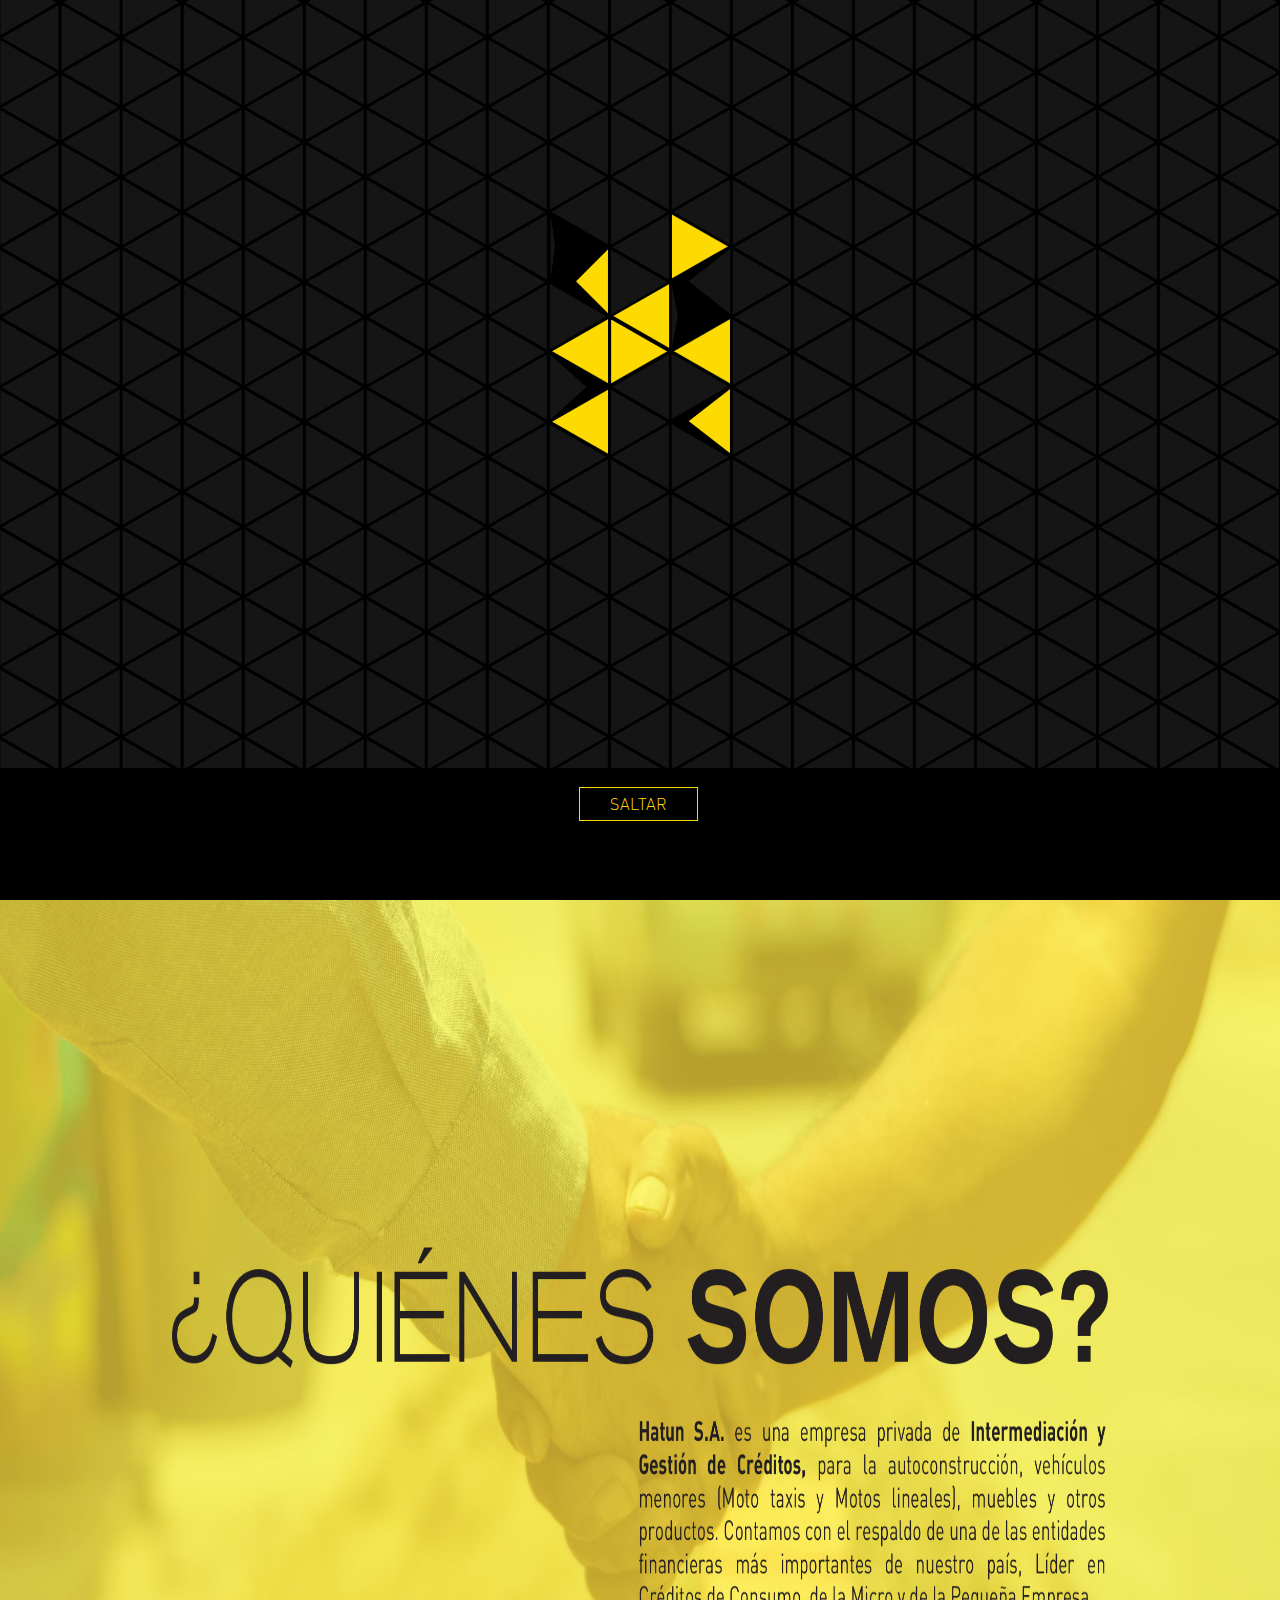
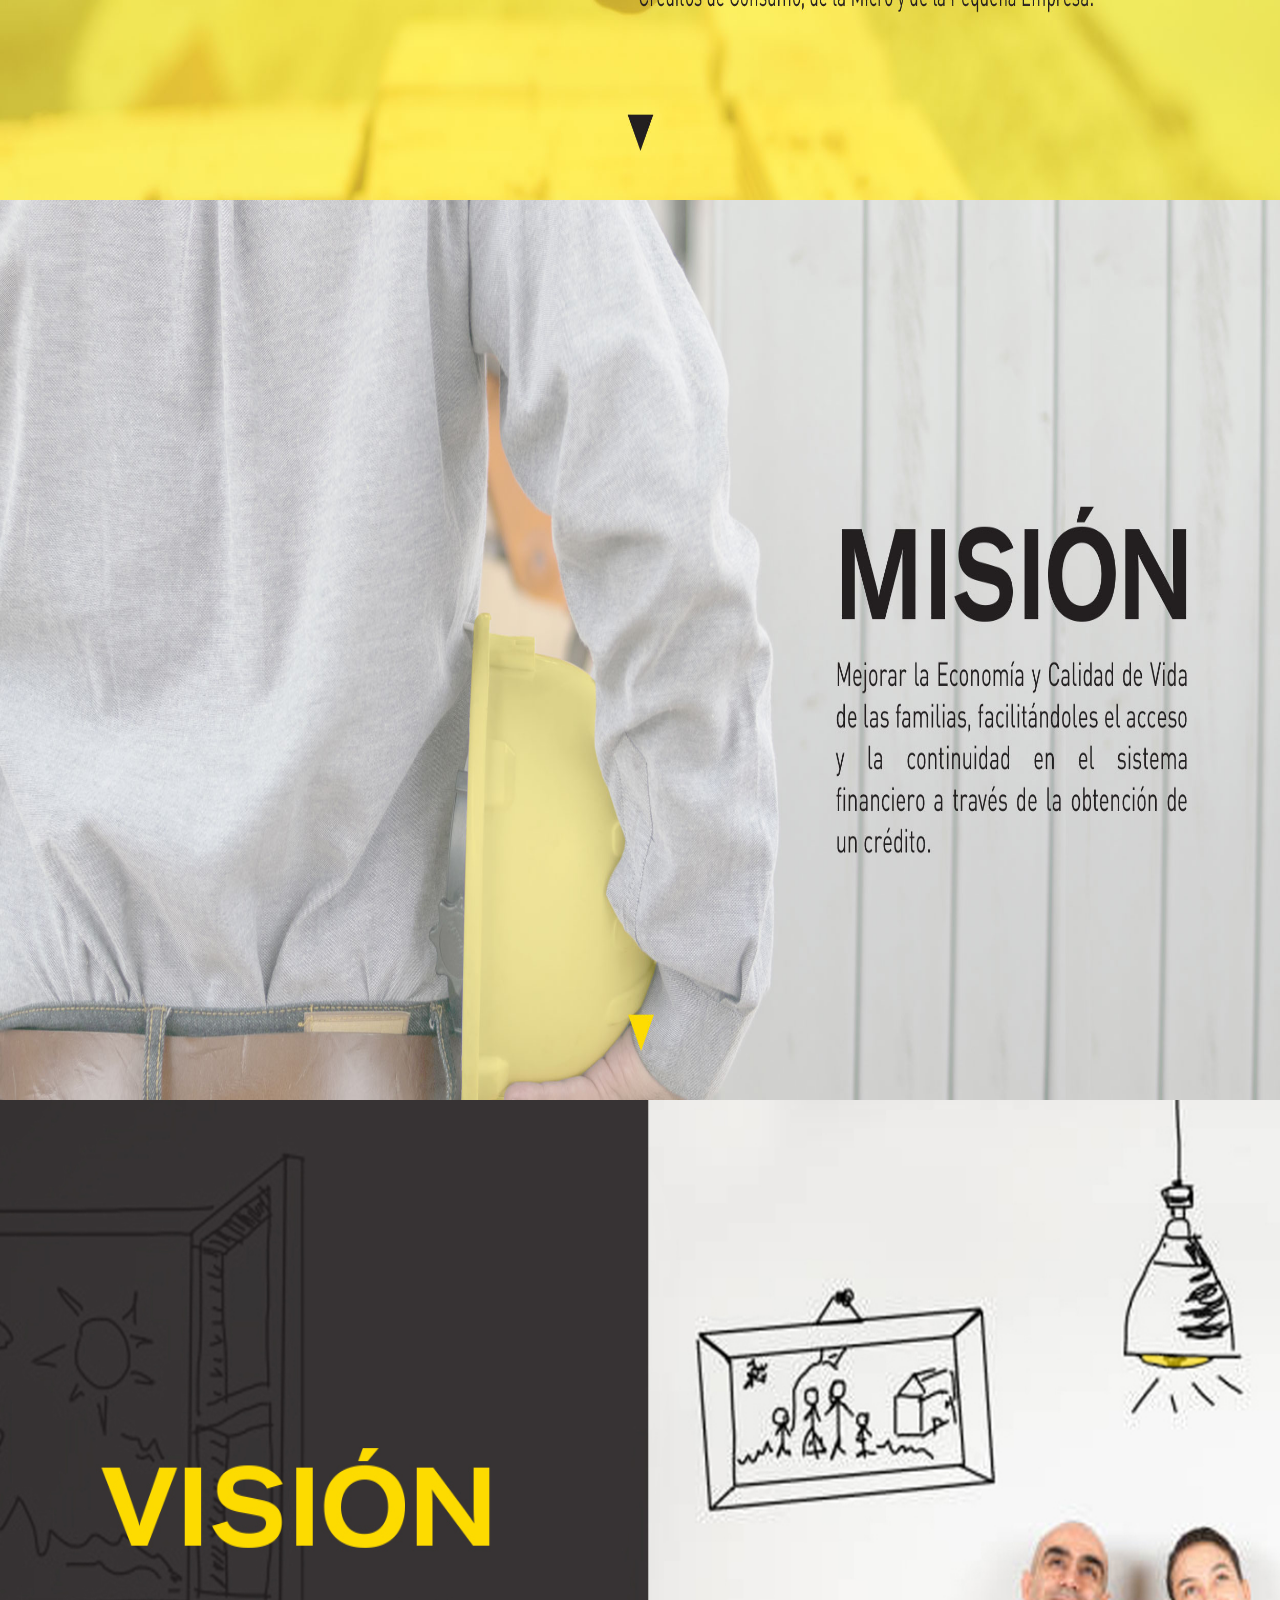
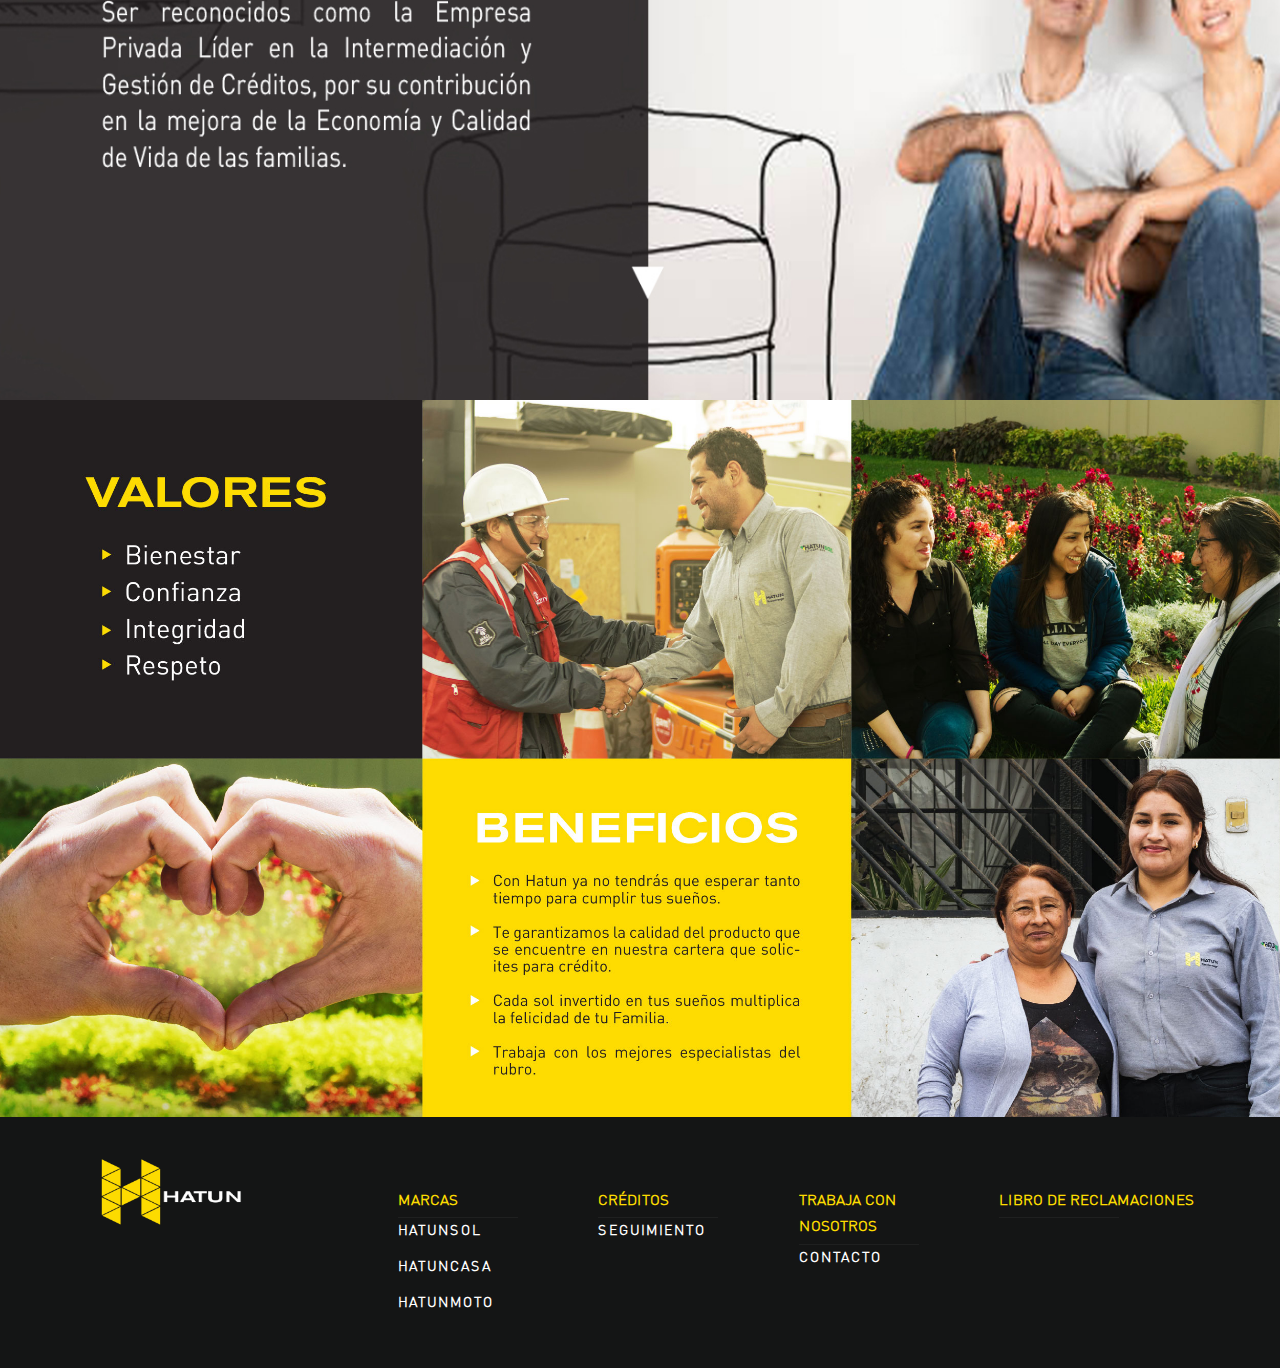
==== index.html @ 7e8ab61a "new images 2" ====
<!DOCTYPE html>
<!--[if lt IE 9 ]><html class="no-js oldie" lang="en"> <![endif]-->
<!--[if IE 9 ]><html class="no-js oldie ie9" lang="en"> <![endif]-->
<!--[if (gte IE 9)|!(IE)]><!-->
<html class="no-js" lang="en">
<!--<![endif]-->


<!-- Mirrored from demos.onepagelove.com/html/dazzle/ by HTTrack Website Copier/3.x [XR&CO'2014], Mon, 27 Aug 2018 01:47:49 GMT -->
<head>

<!-- OPL Demos Google Analytics -->
<script>
    // (function(i,s,o,g,r,a,m){i['GoogleAnalyticsObject']=r;i[r]=i[r]||function(){
    // (i[r].q=i[r].q||[]).push(arguments)},i[r].l=1*new Date();a=s.createElement(o),
    // m=s.getElementsByTagName(o)[0];a.async=1;a.src=g;m.parentNode.insertBefore(a,m)
    // })(window,document,'script','../../../www.google-analytics.com/analytics.js','ga');
    // ga('create', 'UA-3920997-4', 'auto');
    // ga('send', 'pageview');
</script>


    <!--- basic page needs
   ================================================== -->
    <meta charset="utf-8">
    <title>Hatun</title>
    <meta name="robots" content="noindex, nofollow" />
    <meta name="description" content="">
    <meta name="author" content="">

    <!-- mobile specific metas
   ================================================== -->
    <meta name="viewport" content="width=device-width, initial-scale=1">

    <!-- CSS
   ================================================== -->
    <link rel="stylesheet" href="css/base.css">
    <link rel="stylesheet" href="css/vendor.css">
    <link rel="stylesheet" href="css/main.css">

    <!-- script
   ================================================== -->
    <script src="js/modernizr.js"></script>
    <!--<script src="js/pace.min.js"></script>-->

    <!-- favicons
	================================================== -->
    <link rel="shortcut icon" href="favicon.ico" type="image/x-icon">
    <link rel="icon" href="favicon.ico" type="image/x-icon">

</head>

<body id="top">

    <!-- header 
   ================================================== -->
   <header id="header" class="row" style="max-width: 100% !important;">

   		<div class="header-logo">
	        <a href="index.html"></a>
	    </div>

	   	<nav id="header-nav-wrap">
			<ul class="header-main-nav">
				<li class="current"><a class="smoothscroll hatunFont"  href="#home" title="home">INICIO</a></li>
                <li class="hatunFont"><a href="marcas.html" title="Marks" class="hatunFont">MARCAS</a></li>
				<li class="hatunFont"><a href="testimonios.html" title="pricing" class="hatunFont">TESTIMONIOS</a></li>
				<li class="hatunFont"><a class="hatunFont"  href="creditos.html" title="testimonials">CRÉDITOS</a></li>
                <li class="hatunFont"><a class="hatunFont"  href="contacto.html" title="contacto">TRABAJA CON NOSOTROS</a></li>
			</ul>

            <!--<a href="#" title="sign-up" class="button button-primary cta">Sign Up</a>-->
		</nav>

		<a class="header-menu-toggle" href="#"><span>Menu</span></a>    	
   	
   </header> <!-- /header -->

    <!--<div class="videoPreview" style="position: sticky; z-index: 501;">-->
        <!--<video id="videoPreview" autoplay="autoplay">-->
            <!--<source src=http://techslides.com/demos/sample-videos/small.mp4 type=video/mp4>-->
        <!--</video>-->
    <!--</div>-->

    <div id="myModal" class="modal">
        <div class="modal-content">
            <div style="position: absolute;width: 100%;height: 100%;">
                <!--<video id="videoPreview" autoplay>-->
                    <!--<source src=http://techslides.com/demos/sample-videos/small.mp4 type=video/mp4>-->
                <!--</video>-->
                <img id="imagePreview" src="images/hatun/intro_3.gif" style="height: auto; width: 100%">
            </div>
            <div class="hatunVideoButton">
                <button id="hideGiffButton" class="hatunFont" style="font-size: 1em; border: 1px solid; border-radius: 0; background-color: transparent;
                height: 3.4rem;line-height: calc(3.4rem - .6rem);padding: 0 3rem;">SALTAR</button>
            </div>
        </div>
    </div>

    <div id="mainContent">
        <div class="home-scrolldown" style="display: none;">
            <a href="#about" class="scroll-icon smoothscroll" id="goToAbout">
                <span>Scroll Down</span>
                <i class="icon-arrow-right" aria-hidden="true"></i>
            </a>
        </div>

        <!--<section id="home" data-parallax="scroll" data-image-src="images/hatun/foot_home.jpg">-->
            <!--<div style="position: absolute; top: 50%; left: 50%; margin-right: -50%; transform: translate(-50%, -50%);">-->
                <!--<p class="hatunFontSlogan hatunFontSize">-->
                    <!--Para vivir mejor-->
                <!--</p>-->
            <!--</div>-->

            <!--<div class="home-scrolldown" style="right: 45% !important; bottom: 12%; !important;">-->
                <!--<a href="#aboutUs" class="scroll-icon smoothscroll">-->
                    <!--<img src="images/hatun/yellow_row.png" width="30px" height="30px" style="transform: rotate(30deg);">-->
                <!--</a>-->
            <!--</div>-->

        <!--</section> &lt;!&ndash; end home &ndash;&gt;-->

        <section id="home1" style="background-color: black;">
            <div style="display: flex;">
                <!--<div style="position: absolute; top: 50%; left: 50%; margin-right: -50%; transform: translate(-50%, -50%); z-index: 1">-->
                    <!--<p class="hatunFontSlogan hatunFontSize">-->
                        <!--Para vivir mejor-->
                    <!--</p>-->
                <!--</div>-->

                <img name="homeImage" src="images/hatun/home_texto.jpg" width="2500" height="1080" border="0" id="homeImage" usemap="#m_homeImage" alt="" style="max-width: 100%; height: auto;"/>
                <map name="m_homeImage" id="m_homeImage">
                    <area id="homeArea" shape="poly" coords="1227,979,1271,977,1248,1028" title="About" alt="About" />
                </map>
            </div>
        </section> <!-- end home -->

        <section id="aboutUs" style="background-color: black;">
            <div style="display: flex;">
                <img name="aboutImage" src="images/hatun/quienes-somos_texto.jpg" width="2500" height="1080" border="0" id="aboutImage" usemap="#m_aboutImage" alt="" style="width: 100%; height: auto;"/>
                <map name="m_aboutImage" id="m_aboutImage">
                    <area id="aboutArea" shape="poly" coords="1227,979,1271,977,1248,1028" title="About" alt="About" />
                </map>
            </div>
        </section>

        <section id="mision" style="background-color: black;">
            <div style="display: flex;">
                <img name="misionImage" src="images/hatun/mision_texto.jpg" width="2500" height="1080" border="0" id="misionImage" usemap="#m_misionImage" alt="" style="width: 100%; height: auto;"/>
                <map name="m_misionImage" id="m_misionImage">
                    <area id="misionArea" shape="poly" coords="1227,979,1271,977,1248,1028" title="Mision" alt="Mision" />
                </map>
            </div>
        </section>

        <section id="vision" style="background-color: black;">
            <div style="display: flex;">
                <img name="visionImage" src="images/hatun/vision_830.jpg" width="1400" height="830" border="0" id="visionImage" usemap="#m_visionImage" alt="" style="width: 100%; height: auto;"/>
                <map name="m_visionImage" id="m_visionImage">
                    <area id="visionArea" shape="poly" coords="693,705,725,707,709,735" title="Mision" alt="Mision" />
                </map>
            </div>
        </section>

        <!--<section id="valores" style="background-color: black;">-->
            <!--<div style="display: flex;">-->
                <!--<img name="valoresImage" src="images/hatun/valores_830.jpg" width="1400" height="992" border="0" id="valoresImage" usemap="#m_valoresImage" alt="" style="width: 100%; height: auto;"/>-->
                <!--<map name="m_valoresImage" id="m_valoresImage">-->
                    <!--<area id="valoresArea" shape="poly" title="Mision" alt="Mision" />-->
                <!--</map>-->
            <!--</div>-->
        <!--</section>-->

        <section id="valores" style="background-color: black;">
            <div style="display: flex;">
                <img name="valoresImage" src="images/hatun/valores_beneficios.jpg" width="2500" height="1400" border="0" id="valoresImage" alt="" style="width: 100%; height: auto;"/>
            </div>
        </section>

        <!--<section id="valores" style="background-color: black;">-->
            <!--<div class="features-list block-1-3 block-m-1-2 block-mob-full group" style="line-height: 0;">-->

                <!--<div class="bgrid feature aos-init aos-animate" data-aos="fade-up" style="padding: 0;">-->
                    <!--<img src="images/hatun/valores/valores.jpg" style="width: 100%; height: auto;">-->
                <!--</div>-->

                <!--<div class="bgrid feature aos-init aos-animate" data-aos="fade-up" style="padding: 0;">-->
                    <!--<img src="images/hatun/valores/foto_1.jpg" style="width: 100%; height: auto;">-->
                <!--</div>-->

                <!--<div class="bgrid feature aos-init aos-animate" data-aos="fade-up" style="padding: 0;">-->
                    <!--<img src="images/hatun/valores/foto_2.jpg" style="width: 100%; height: auto;">-->
                <!--</div>-->

                <!--<div class="bgrid feature aos-init aos-animate" data-aos="fade-up" style="padding: 0;">-->
                    <!--<img src="images/hatun/valores/foto_3.jpg" style="width: 100%; height: auto;">-->
                <!--</div>-->

                <!--<div class="bgrid feature aos-init aos-animate" data-aos="fade-up" style="padding: 0;">-->
                    <!--<img src="images/hatun/valores/beneficios.jpg" style="width: 100%; height: auto;">-->
                <!--</div>-->

                <!--<div class="bgrid feature aos-init aos-animate" data-aos="fade-up" style="padding: 0;">-->
                    <!--<img src="images/hatun/valores/foto_4.jpg" style="width: 100%; height: auto;">-->
                <!--</div>-->


            <!--</div>-->
        <!--</section>-->
    </div>

    <!--<div id="preloader">-->
    	<!--<div id="loader"></div>-->
    <!--</div>-->

    <footer style="padding-top: 4rem;">
        <div class="footer-main">
            <div class="row" style="max-width: 100%; margin-left: 6%; margin-right: 6%;">
                <div class="col-three md-1-6 tab-full footer-info">
                    <div class="footer-logo" onclick="goToHome()"></div>
                </div>

                <div class="col-two md-1-6 tab-1-3 mob-full footer-contact" style="padding-top: 2.5%;">
                    <a href="marcas.html"><h4 class="hatunFont" style="    padding-bottom: 5px !important; margin-bottom: 0 !important;">MARCAS</h4></a>
                    <a href="hatunsol.html"><h5 class="hatunFont" style="color: white !important;">HATUNSOL</h5></a>
                    <h5 class="hatunFont" style="color: white !important;">HATUNCASA</h5>
                    <h5 class="hatunFont" style="color: white !important;">HATUNMOTO</h5>
                </div>

                <div class="col-two md-1-6 tab-1-3 mob-full footer-contact" style="padding-top: 2.5%;">
                    <a href="creditos.html"><h4 class="hatunFont" style="    padding-bottom: 5px !important; margin-bottom: 0 !important;">CRÉDITOS</h4></a>
                    <h5 class="hatunFont" style="color: white !important;">SEGUIMIENTO</h5>
                </div>

                <div class="col-two md-1-6 tab-1-3 mob-full footer-contact" style="padding-top: 2.5%;">
                    <a href="contacto.html"><h4 class="hatunFont" style="    padding-bottom: 5px !important; margin-bottom: 0 !important;">TRABAJA CON NOSOTROS</h4></a>
                    <h5 class="hatunFont" style="color: white !important;">CONTACTO</h5>
                </div>

                <div class="col-three md-1-6 tab-1-3 mob-full footer-contact" style="padding-top: 2.5%;">
                    <h4 class="hatunFont" style="    padding-bottom: 5px !important; margin-bottom: 0 !important;">LIBRO DE RECLAMACIONES</h4>
                </div>
            </div>
        </div>
    </footer>

    <!-- Java Script
    ================================================== -->
    <script src="js/jquery-2.1.3.min.js"></script>
    <script src="js/jquery.rwdImageMaps.min.js"></script>
    <script>
        function goTo(section) {
            $('#goToAbout')
                .attr("href", "#" + section)
                .click();
        }

        $(document).ready(function(e) {
            $('img[usemap]').rwdImageMaps();

            $('#homeArea').on('click', function() {
                goTo('aboutUs');
            });

            $('#aboutArea').on('click', function() {
                goTo('mision');
            });

            $('#misionArea').on('click', function() {
                goTo('vision');
            });

            $('#visionArea').on('click', function() {
                goTo('valores');
            });

            if (localStorage.getItem("goHome") === null) {
                localStorage.setItem("goHome", "false");
            } else {
              if (localStorage.getItem("goHome") === 'true'){
                  $('#myModal').css('display', 'none');
                  localStorage.setItem("goHome", "false");
              }
            }


            let images = ['homeImage', 'aboutImage', 'misionImage', 'visionImage'];

            images.forEach(image => {
                $('#'+image+'')
                    .width($(window).width().toString())
                    .height($(window).height().toString());
            });
        });

        // $('#imagePreview').on('ended', function(e) {
        //     $('#myModal').css('display', 'none');
        // });

        $('#hideGiffButton').on('click', function() {
            // $('#imagePreview')[0].pause();
            $('#myModal').css('display', 'none');
        });

        function goToHome() {
            localStorage.setItem("goHome", "true");
            window.location = 'index.html'
        }
    </script>
    <script src="js/plugins.js"></script>
    <script src="js/main.js"></script>

</body>
</html>
---- css/base.css ----
/* =================================================================== 
 *
 *  Dazzle v1.0 Base Stylesheet
 *  04-27-2017
 *  ------------------------------------------------------------------
 *
 *  TOC:
 *  01. reset 
 *  02. basic/base setup styles
 *  03. grid
 *  04. block grids
 *  05. MISC
 *
 * =================================================================== */


/* ===================================================================
 *  01. reset  
 *  normalize.css v5.0.0 | MIT License | 
 *  github.com/necolas/normalize.css
 *
 * ------------------------------------------------------------------- */

html {
  font-family: sans-serif;
  line-height: 1.15;
  -ms-text-size-adjust: 100%;
  -webkit-text-size-adjust: 100%;
}

body {
  margin: 0;
}

article,
aside,
footer,
header,
nav,
section {
  display: block;
}

h1 {
  font-size: 2em;
  margin: 0.67em 0;
}

figcaption,
figure,
main {
  display: block;
}

figure {
  margin: 1em 40px;
}

hr {
  box-sizing: content-box;
  height: 0;
  overflow: visible;
}

pre {
  font-family: monospace, monospace;
  font-size: 1em;
}

a {
  background-color: transparent;
  -webkit-text-decoration-skip: objects;
}

a:active,
a:hover {
  outline-width: 0;
}

abbr[title] {
  border-bottom: none;
  text-decoration: underline;
  text-decoration: underline dotted;
}

b,
strong {
  font-weight: inherit;
}

b,
strong {
  font-weight: bolder;
}

code,
kbd,
samp {
  font-family: monospace, monospace;
  font-size: 1em;
}

dfn {
  font-style: italic;
}

mark {
  background-color: #ff0;
  color: #000;
}

small {
  font-size: 80%;
}

sub,
sup {
  font-size: 75%;
  line-height: 0;
  position: relative;
  vertical-align: baseline;
}

sub {
  bottom: -0.25em;
}

sup {
  top: -0.5em;
}

audio,
video {
  display: inline-block;
}

audio:not([controls]) {
  display: none;
  height: 0;
}

img {
  border-style: none;
}

svg:not(:root) {
  overflow: hidden;
}

button,
input,
optgroup,
select,
textarea {
  font-family: sans-serif;
  font-size: 100%;
  line-height: 1.15;
  margin: 0;
}

button,
input {
  overflow: visible;
}

button,
select {
  text-transform: none;
}

button,
html [type="button"],
[type="reset"],
[type="submit"] {
  -webkit-appearance: button;
}

button::-moz-focus-inner,
[type="button"]::-moz-focus-inner,
[type="reset"]::-moz-focus-inner,
[type="submit"]::-moz-focus-inner {
  border-style: none;
  padding: 0;
}

button:-moz-focusring,
[type="button"]:-moz-focusring,
[type="reset"]:-moz-focusring,
[type="submit"]:-moz-focusring {
  outline: 1px dotted ButtonText;
}

fieldset {
  border: 1px solid #c0c0c0;
  margin: 0 2px;
  padding: 0.35em 0.625em 0.75em;
}

legend {
  box-sizing: border-box;
  color: inherit;
  display: table;
  max-width: 100%;
  padding: 0;
  white-space: normal;
}

progress {
  display: inline-block;
  vertical-align: baseline;
}

textarea {
  overflow: auto;
}

[type="checkbox"],
[type="radio"] {
  box-sizing: border-box;
  padding: 0;
}

[type="number"]::-webkit-inner-spin-button,
[type="number"]::-webkit-outer-spin-button {
  height: auto;
}

[type="search"] {
  -webkit-appearance: textfield;
  outline-offset: -2px;
}

[type="search"]::-webkit-search-cancel-button,
[type="search"]::-webkit-search-decoration {
  -webkit-appearance: none;
}

::-webkit-file-upload-button {
  -webkit-appearance: button;
  font: inherit;
}

details,
menu {
  display: block;
}

summary {
  display: list-item;
}

canvas {
  display: inline-block;
}

template {
  display: none;
}

[hidden] {
  display: none;
}


/* ===================================================================
 *  02. basic/base setup styles - (_basic.scss)
 *
 * ------------------------------------------------------------------- */

html {
  font-size: 62.5%;
  box-sizing: border-box;
}

*,
*::before,
*::after {
  box-sizing: inherit;
}

body {
  font-weight: normal;
  line-height: 1;
  text-rendering: optimizeLegibility;
  word-wrap: break-word;
  -webkit-overflow-scrolling: touch;
  -webkit-text-size-adjust: none;
}

body,
input,
button {
  -moz-osx-font-smoothing: grayscale;
  -webkit-font-smoothing: antialiased;
}


/* ------------------------------------------------------------------- 
 * Media - (_basic.scss)
 * ------------------------------------------------------------------- */

img,
video {
  max-width: 100%;
  height: auto;
}


/* ------------------------------------------------------------------- 
 * Typography resets - (_basic.scss)
 * ------------------------------------------------------------------- */

div, dl, dt, dd, ul, ol, li, h1, h2, h3, h4, h5, h6, pre, form, p, blockquote, th, td {
  margin: 0;
  padding: 0;
}

h1, h2, h3, h4, h5, h6 {
  -webkit-font-variant-ligatures: common-ligatures;
  -moz-font-variant-ligatures: common-ligatures;
  font-variant-ligatures: common-ligatures;
  text-rendering: optimizeLegibility;
}

em,
i {
  font-style: italic;
  line-height: inherit;
}

strong,
b {
  font-weight: bold;
  line-height: inherit;
}

small {
  font-size: 60%;
  line-height: inherit;
}

ol,
ul {
  list-style: none;
}

li {
  display: block;
}


/* ------------------------------------------------------------------- 
 * links - (_basic.scss)
 * ------------------------------------------------------------------- */

a {
  text-decoration: none;
  line-height: inherit;
}

a img {
  border: none;
}


/* ------------------------------------------------------------------- 
 * inputs - (_basic.scss)
 * ------------------------------------------------------------------- */

fieldset {
  margin: 0;
  padding: 0;
}

input[type="email"],
input[type="number"],
input[type="search"],
input[type="text"],
input[type="tel"],
input[type="url"],
input[type="password"],
textarea {
  -webkit-appearance: none;
  -moz-appearance: none;
  -ms-appearance: none;
  -o-appearance: none;
  appearance: none;
}


/* ===================================================================
 *  03. grid - (_grid.scss)
 *
 * ------------------------------------------------------------------- */

.row {
  width: 94%;
  max-width: 1170px;
  margin: 0 auto;
}

.row:after {
  content: "";
  display: table;
  clear: both;
}

.row .row {
  width: auto;
  max-width: none;
  margin-left: -20px;
  margin-right: -20px;
}

[class*="col-"],
.bgrid {
  float: left;
}

[class*="col-"]+[class*="col-"].end {
  float: right;
}

[class*="col-"] {
  padding: 0 20px;
}

.col-one {
  width: 8.33333%;
}

.col-two,
.col-1-6 {
  width: 16.66667%;
}

.col-three,
.col-1-4 {
  width: 25%;
}

.col-four,
.col-1-3 {
  width: 33.33333%;
}

.col-five {
  width: 41.66667%;
}

.col-six,
.col-1-2 {
  width: 50%;
}

.col-seven {
  width: 58.33333%;
}

.col-eight,
.col-2-3 {
  width: 66.66667%;
}

.col-nine,
.col-3-4 {
  width: 75%;
}

.col-ten,
.col-5-6 {
  width: 83.33333%;
}

.col-eleven {
  width: 91.66667%;
}

.col-twelve,
.col-full {
  width: 100%;
}


/* ------------------------------------------------------------------- 
 * medium size devices - (_grid.scss)
 * ------------------------------------------------------------------- */

@media only screen and (max-width: 1024px) {
  .row .row {
    margin-left: -18px;
    margin-right: -18px;
  }
  [class*="col-"] {
    padding: 0 18px;
  }
  .md-two,
  .md-1-6 {
    width: 16.66667%;
  }
  .md-one {
    width: 8.33333%;
  }
  .md-three,
  .md-1-4 {
    width: 25%;
  }
  .md-four,
  .md-1-3 {
    width: 33.33333%;
  }
  .md-five {
    width: 41.66667%;
  }
  .md-six,
  .md-1-2 {
    width: 50%;
  }
  .md-seven {
    width: 58.33333%;
  }
  .md-eight,
  .md-2-3 {
    width: 66.66667%;
  }
  .md-nine,
  .md-3-4 {
    width: 75%;
  }
  .md-ten,
  .md-5-6 {
    width: 83.33333%;
  }
  .md-eleven {
    width: 91.66667%;
  }
  .md-twelve,
  .md-full {
    width: 100%;
  }

  .hatunFont {
    font-size: 1.5rem !important;
  }
}

@media (min-width: 769px) and (max-width: 970px) {
  .footer-logo {
    width: 100px !important;
    height: 60px !important;
  }
}


/* ------------------------------------------------------------------- 
 * tablets - (_grid.scss)
 * ------------------------------------------------------------------- */

@media only screen and (max-width: 768px) {
  .row {
    width: auto;
    padding-left: 30px;
    padding-right: 30px;
  }
  .row .row {
    padding-left: 0;
    padding-right: 0;
    margin-left: -15px;
    margin-right: -15px;
  }
  [class*="col-"] {
    padding: 0 15px;
  }
  .tab-1-4 {
    width: 25%;
  }
  .tab-1-3 {
    width: 33.33333%;
  }
  .tab-1-2 {
    width: 50%;
  }
  .tab-2-3 {
    width: 66.66667%;
  }
  .tab-3-4 {
    width: 75%;
  }
  .tab-full {
    width: 100%;
  }
}


/* ------------------------------------------------------------------- 
 *  mobile devices - (_grid.scss)
 * ------------------------------------------------------------------- */

@media only screen and (max-width: 600px) {
  .row {
    padding-left: 25px;
    padding-right: 25px;
  }
  .row .row {
    margin-left: -10px;
    margin-right: -10px;
  }
  [class*="col-"] {
    padding: 0 10px;
  }
  .mob-1-4 {
    width: 25%;
  }
  .mob-1-3 {
    width: 33.33333%;
  }
  .mob-1-2 {
    width: 50%;
  }
  .mob-2-3 {
    width: 66.66667%;
  }
  .mob-3-4 {
    width: 75%;
  }
  .mob-full {
    width: 100%;
  }
}


/* ------------------------------------------------------------------- 
 * small mobile devices - (_grid.scss)
 * ------------------------------------------------------------------- */

@media only screen and (max-width: 400px) {
  .row .row {
    padding-left: 0;
    padding-right: 0;
    margin-left: 0;
    margin-right: 0;
  }
  [class*="col-"] {
    width: 100% !important;
    float: none !important;
    clear: both !important;
    margin-left: 0;
    margin-right: 0;
    padding: 0;
  }
  [class*="col-"]+[class*="col-"].end {
    float: none;
  }
}


/* ===================================================================
 *  04. block grids - (_grid.scss)
 *
 * ------------------------------------------------------------------- */

[class*="block-"]:after {
  content: "";
  display: table;
  clear: both;
}

.block-1-6 .bgrid {
  width: 16.66667%;
}

.block-1-5 .bgrid {
  width: 20%;
}

.block-1-4 .bgrid {
  width: 25%;
}

.block-1-3 .bgrid {
  width: 33.33333%;
}

.block-1-2 .bgrid {
  width: 50%;
}


/**
 * Clearing for block grid columns. Allow columns with 
 * different heights to align properly.
 */

.block-1-6 .bgrid:nth-child(6n+1),
.block-1-5 .bgrid:nth-child(5n+1),
.block-1-4 .bgrid:nth-child(4n+1),
.block-1-3 .bgrid:nth-child(3n+1),
.block-1-2 .bgrid:nth-child(2n+1) {
  clear: both;
}


/* ------------------------------------------------------------------- 
 * medium size devices - (_grid.scss)
 * ------------------------------------------------------------------- */

@media only screen and (max-width: 1024px) {
  .block-m-1-6 .bgrid {
    width: 16.66667%;
  }
  .block-m-1-5 .bgrid {
    width: 20%;
  }
  .block-m-1-4 .bgrid {
    width: 25%;
  }
  .block-m-1-3 .bgrid {
    width: 33.33333%;
  }
  .block-m-1-2 .bgrid {
    width: 50%;
  }
  .block-m-full .bgrid {
    width: 100%;
    clear: both;
  }
  [class*="block-m-"] .bgrid:nth-child(n) {
    clear: none;
  }
  .block-m-1-6 .bgrid:nth-child(6n+1),
  .block-m-1-5 .bgrid:nth-child(5n+1),
  .block-m-1-4 .bgrid:nth-child(4n+1),
  .block-m-1-3 .bgrid:nth-child(3n+1),
  .block-m-1-2 .bgrid:nth-child(2n+1) {
    clear: both;
  }
}


/* ------------------------------------------------------------------- 
 * tablets - (_grid.scss)
 * ------------------------------------------------------------------- */

@media only screen and (max-width: 768px) {
  .block-tab-1-6 .bgrid {
    width: 16.66667%;
  }
  .block-tab-1-5 .bgrid {
    width: 20%;
  }
  .block-tab-1-4 .bgrid {
    width: 25%;
  }
  .block-tab-1-3 .bgrid {
    width: 33.33333%;
  }
  .block-tab-1-2 .bgrid {
    width: 50%;
  }
  .block-tab-full .bgrid {
    width: 100%;
    clear: both;
  }
  [class*="block-tab-"] .bgrid:nth-child(n) {
    clear: none;
  }
  .block-tab-1-6 .bgrid:nth-child(6n+1),
  .block-tab-1-6 .bgrid:nth-child(5n+1),
  .block-tab-1-4 .bgrid:nth-child(4n+1),
  .block-tab-1-3 .bgrid:nth-child(3n+1),
  .block-tab-1-2 .bgrid:nth-child(2n+1) {
    clear: both;
  }
}


/* ------------------------------------------------------------------- 
 * mobile devices - (_grid.scss)
 * ------------------------------------------------------------------- */

@media only screen and (max-width: 600px) {
  .block-mob-1-6 .bgrid {
    width: 16.66667%;
  }
  .block-mob-1-5 .bgrid {
    width: 20%;
  }
  .block-mob-1-4 .bgrid {
    width: 25%;
  }
  .block-mob-1-3 .bgrid {
    width: 33.33333%;
  }
  .block-mob-1-2 .bgrid {
    width: 50%;
  }
  .block-mob-full .bgrid {
    width: 100%;
    clear: both;
  }
  [class*="block-mob-"] .bgrid:nth-child(n) {
    clear: none;
  }
  .block-mob-1-6 .bgrid:nth-child(6n+1),
  .block-mob-1-5 .bgrid:nth-child(5n+1),
  .block-mob-1-4 .bgrid:nth-child(4n+1),
  .block-mob-1-3 .bgrid:nth-child(3n+1),
  .block-mob-1-2 .bgrid:nth-child(2n+1) {
    clear: both;
  }
}


/* ------------------------------------------------------------------- 
 * stack on small mobile devices - (_grid.scss)
 * ------------------------------------------------------------------- */

@media only screen and (max-width: 400px) {
  .stack .bgrid {
    width: 100% !important;
    float: none !important;
    clear: both !important;
    margin-left: 0;
    margin-right: 0;
  }
}


/* ===================================================================
 *  05. MISC  - (_grid.scss)
 *
 * ------------------------------------------------------------------- */

.group:after {
  content: "";
  display: table;
  clear: both;
}


/* Misc Helper Styles */

.is-hidden {
  display: none;
}

.is-invisible {
  visibility: hidden;
}

.antialiased {
  -webkit-font-smoothing: antialiased;
  -moz-osx-font-smoothing: grayscale;
}

.overflow-hidden {
  overflow: hidden;
}

.remove-bottom {
  margin-bottom: 0;
}

.half-bottom {
  margin-bottom: 1.5rem !important;
}

.add-bottom {
  margin-bottom: 3rem !important;
}

.no-border {
  border: none;
}

.full-width {
  width: 100%;
}

.text-center {
  text-align: center;
}

.text-left {
  text-align: left;
}

.text-right {
  text-align: right;
}

.pull-left {
  float: left;
}

.pull-right {
  float: right;
}

.align-center {
  margin-left: auto;
  margin-right: auto;
  text-align: center;
}


/*# sourceMappingURL=base.css.map */
---- css/vendor.css ----
/* =================================================================== 
 *
 *  Dazzle v1.0 Vendor/Third Party CSS 
 *  04-27-2017
 *  ------------------------------------------------------------------
 *
 *  TOC:
 *  01. animate on scroll
 *  02. owl carousel
 *  03. lity
 *
 * =================================================================== */


/*! 
 *  01. animate on scroll 
 *  https://michalsnik.github.io/aos/
 *
 */

[data-aos][data-aos][data-aos-duration='50'],
body[data-aos-duration='50'] [data-aos] {
  transition-duration: 50ms;
}

[data-aos][data-aos][data-aos-delay='50'],
body[data-aos-delay='50'] [data-aos] {
  transition-delay: 0;
}

[data-aos][data-aos][data-aos-delay='50'].aos-animate,
body[data-aos-delay='50'] [data-aos].aos-animate {
  transition-delay: 50ms;
}

[data-aos][data-aos][data-aos-duration='100'],
body[data-aos-duration='100'] [data-aos] {
  transition-duration: .1s;
}

[data-aos][data-aos][data-aos-delay='100'],
body[data-aos-delay='100'] [data-aos] {
  transition-delay: 0;
}

[data-aos][data-aos][data-aos-delay='100'].aos-animate,
body[data-aos-delay='100'] [data-aos].aos-animate {
  transition-delay: .1s;
}

[data-aos][data-aos][data-aos-duration='150'],
body[data-aos-duration='150'] [data-aos] {
  transition-duration: .15s;
}

[data-aos][data-aos][data-aos-delay='150'],
body[data-aos-delay='150'] [data-aos] {
  transition-delay: 0;
}

[data-aos][data-aos][data-aos-delay='150'].aos-animate,
body[data-aos-delay='150'] [data-aos].aos-animate {
  transition-delay: .15s;
}

[data-aos][data-aos][data-aos-duration='200'],
body[data-aos-duration='200'] [data-aos] {
  transition-duration: .2s;
}

[data-aos][data-aos][data-aos-delay='200'],
body[data-aos-delay='200'] [data-aos] {
  transition-delay: 0;
}

[data-aos][data-aos][data-aos-delay='200'].aos-animate,
body[data-aos-delay='200'] [data-aos].aos-animate {
  transition-delay: .2s;
}

[data-aos][data-aos][data-aos-duration='250'],
body[data-aos-duration='250'] [data-aos] {
  transition-duration: .25s;
}

[data-aos][data-aos][data-aos-delay='250'],
body[data-aos-delay='250'] [data-aos] {
  transition-delay: 0;
}

[data-aos][data-aos][data-aos-delay='250'].aos-animate,
body[data-aos-delay='250'] [data-aos].aos-animate {
  transition-delay: .25s;
}

[data-aos][data-aos][data-aos-duration='300'],
body[data-aos-duration='300'] [data-aos] {
  transition-duration: .3s;
}

[data-aos][data-aos][data-aos-delay='300'],
body[data-aos-delay='300'] [data-aos] {
  transition-delay: 0;
}

[data-aos][data-aos][data-aos-delay='300'].aos-animate,
body[data-aos-delay='300'] [data-aos].aos-animate {
  transition-delay: .3s;
}

[data-aos][data-aos][data-aos-duration='350'],
body[data-aos-duration='350'] [data-aos] {
  transition-duration: .35s;
}

[data-aos][data-aos][data-aos-delay='350'],
body[data-aos-delay='350'] [data-aos] {
  transition-delay: 0;
}

[data-aos][data-aos][data-aos-delay='350'].aos-animate,
body[data-aos-delay='350'] [data-aos].aos-animate {
  transition-delay: .35s;
}

[data-aos][data-aos][data-aos-duration='400'],
body[data-aos-duration='400'] [data-aos] {
  transition-duration: .4s;
}

[data-aos][data-aos][data-aos-delay='400'],
body[data-aos-delay='400'] [data-aos] {
  transition-delay: 0;
}

[data-aos][data-aos][data-aos-delay='400'].aos-animate,
body[data-aos-delay='400'] [data-aos].aos-animate {
  transition-delay: .4s;
}

[data-aos][data-aos][data-aos-duration='450'],
body[data-aos-duration='450'] [data-aos] {
  transition-duration: .45s;
}

[data-aos][data-aos][data-aos-delay='450'],
body[data-aos-delay='450'] [data-aos] {
  transition-delay: 0;
}

[data-aos][data-aos][data-aos-delay='450'].aos-animate,
body[data-aos-delay='450'] [data-aos].aos-animate {
  transition-delay: .45s;
}

[data-aos][data-aos][data-aos-duration='500'],
body[data-aos-duration='500'] [data-aos] {
  transition-duration: .5s;
}

[data-aos][data-aos][data-aos-delay='500'],
body[data-aos-delay='500'] [data-aos] {
  transition-delay: 0;
}

[data-aos][data-aos][data-aos-delay='500'].aos-animate,
body[data-aos-delay='500'] [data-aos].aos-animate {
  transition-delay: .5s;
}

[data-aos][data-aos][data-aos-duration='550'],
body[data-aos-duration='550'] [data-aos] {
  transition-duration: .55s;
}

[data-aos][data-aos][data-aos-delay='550'],
body[data-aos-delay='550'] [data-aos] {
  transition-delay: 0;
}

[data-aos][data-aos][data-aos-delay='550'].aos-animate,
body[data-aos-delay='550'] [data-aos].aos-animate {
  transition-delay: .55s;
}

[data-aos][data-aos][data-aos-duration='600'],
body[data-aos-duration='600'] [data-aos] {
  transition-duration: .6s;
}

[data-aos][data-aos][data-aos-delay='600'],
body[data-aos-delay='600'] [data-aos] {
  transition-delay: 0;
}

[data-aos][data-aos][data-aos-delay='600'].aos-animate,
body[data-aos-delay='600'] [data-aos].aos-animate {
  transition-delay: .6s;
}

[data-aos][data-aos][data-aos-duration='650'],
body[data-aos-duration='650'] [data-aos] {
  transition-duration: .65s;
}

[data-aos][data-aos][data-aos-delay='650'],
body[data-aos-delay='650'] [data-aos] {
  transition-delay: 0;
}

[data-aos][data-aos][data-aos-delay='650'].aos-animate,
body[data-aos-delay='650'] [data-aos].aos-animate {
  transition-delay: .65s;
}

[data-aos][data-aos][data-aos-duration='700'],
body[data-aos-duration='700'] [data-aos] {
  transition-duration: .7s;
}

[data-aos][data-aos][data-aos-delay='700'],
body[data-aos-delay='700'] [data-aos] {
  transition-delay: 0;
}

[data-aos][data-aos][data-aos-delay='700'].aos-animate,
body[data-aos-delay='700'] [data-aos].aos-animate {
  transition-delay: .7s;
}

[data-aos][data-aos][data-aos-duration='750'],
body[data-aos-duration='750'] [data-aos] {
  transition-duration: .75s;
}

[data-aos][data-aos][data-aos-delay='750'],
body[data-aos-delay='750'] [data-aos] {
  transition-delay: 0;
}

[data-aos][data-aos][data-aos-delay='750'].aos-animate,
body[data-aos-delay='750'] [data-aos].aos-animate {
  transition-delay: .75s;
}

[data-aos][data-aos][data-aos-duration='800'],
body[data-aos-duration='800'] [data-aos] {
  transition-duration: .8s;
}

[data-aos][data-aos][data-aos-delay='800'],
body[data-aos-delay='800'] [data-aos] {
  transition-delay: 0;
}

[data-aos][data-aos][data-aos-delay='800'].aos-animate,
body[data-aos-delay='800'] [data-aos].aos-animate {
  transition-delay: .8s;
}

[data-aos][data-aos][data-aos-duration='850'],
body[data-aos-duration='850'] [data-aos] {
  transition-duration: .85s;
}

[data-aos][data-aos][data-aos-delay='850'],
body[data-aos-delay='850'] [data-aos] {
  transition-delay: 0;
}

[data-aos][data-aos][data-aos-delay='850'].aos-animate,
body[data-aos-delay='850'] [data-aos].aos-animate {
  transition-delay: .85s;
}

[data-aos][data-aos][data-aos-duration='900'],
body[data-aos-duration='900'] [data-aos] {
  transition-duration: .9s;
}

[data-aos][data-aos][data-aos-delay='900'],
body[data-aos-delay='900'] [data-aos] {
  transition-delay: 0;
}

[data-aos][data-aos][data-aos-delay='900'].aos-animate,
body[data-aos-delay='900'] [data-aos].aos-animate {
  transition-delay: .9s;
}

[data-aos][data-aos][data-aos-duration='950'],
body[data-aos-duration='950'] [data-aos] {
  transition-duration: .95s;
}

[data-aos][data-aos][data-aos-delay='950'],
body[data-aos-delay='950'] [data-aos] {
  transition-delay: 0;
}

[data-aos][data-aos][data-aos-delay='950'].aos-animate,
body[data-aos-delay='950'] [data-aos].aos-animate {
  transition-delay: .95s;
}

[data-aos][data-aos][data-aos-duration='1000'],
body[data-aos-duration='1000'] [data-aos] {
  transition-duration: 1s;
}

[data-aos][data-aos][data-aos-delay='1000'],
body[data-aos-delay='1000'] [data-aos] {
  transition-delay: 0;
}

[data-aos][data-aos][data-aos-delay='1000'].aos-animate,
body[data-aos-delay='1000'] [data-aos].aos-animate {
  transition-delay: 1s;
}

[data-aos][data-aos][data-aos-duration='1050'],
body[data-aos-duration='1050'] [data-aos] {
  transition-duration: 1.05s;
}

[data-aos][data-aos][data-aos-delay='1050'],
body[data-aos-delay='1050'] [data-aos] {
  transition-delay: 0;
}

[data-aos][data-aos][data-aos-delay='1050'].aos-animate,
body[data-aos-delay='1050'] [data-aos].aos-animate {
  transition-delay: 1.05s;
}

[data-aos][data-aos][data-aos-duration='1100'],
body[data-aos-duration='1100'] [data-aos] {
  transition-duration: 1.1s;
}

[data-aos][data-aos][data-aos-delay='1100'],
body[data-aos-delay='1100'] [data-aos] {
  transition-delay: 0;
}

[data-aos][data-aos][data-aos-delay='1100'].aos-animate,
body[data-aos-delay='1100'] [data-aos].aos-animate {
  transition-delay: 1.1s;
}

[data-aos][data-aos][data-aos-duration='1150'],
body[data-aos-duration='1150'] [data-aos] {
  transition-duration: 1.15s;
}

[data-aos][data-aos][data-aos-delay='1150'],
body[data-aos-delay='1150'] [data-aos] {
  transition-delay: 0;
}

[data-aos][data-aos][data-aos-delay='1150'].aos-animate,
body[data-aos-delay='1150'] [data-aos].aos-animate {
  transition-delay: 1.15s;
}

[data-aos][data-aos][data-aos-duration='1200'],
body[data-aos-duration='1200'] [data-aos] {
  transition-duration: 1.2s;
}

[data-aos][data-aos][data-aos-delay='1200'],
body[data-aos-delay='1200'] [data-aos] {
  transition-delay: 0;
}

[data-aos][data-aos][data-aos-delay='1200'].aos-animate,
body[data-aos-delay='1200'] [data-aos].aos-animate {
  transition-delay: 1.2s;
}

[data-aos][data-aos][data-aos-duration='1250'],
body[data-aos-duration='1250'] [data-aos] {
  transition-duration: 1.25s;
}

[data-aos][data-aos][data-aos-delay='1250'],
body[data-aos-delay='1250'] [data-aos] {
  transition-delay: 0;
}

[data-aos][data-aos][data-aos-delay='1250'].aos-animate,
body[data-aos-delay='1250'] [data-aos].aos-animate {
  transition-delay: 1.25s;
}

[data-aos][data-aos][data-aos-duration='1300'],
body[data-aos-duration='1300'] [data-aos] {
  transition-duration: 1.3s;
}

[data-aos][data-aos][data-aos-delay='1300'],
body[data-aos-delay='1300'] [data-aos] {
  transition-delay: 0;
}

[data-aos][data-aos][data-aos-delay='1300'].aos-animate,
body[data-aos-delay='1300'] [data-aos].aos-animate {
  transition-delay: 1.3s;
}

[data-aos][data-aos][data-aos-duration='1350'],
body[data-aos-duration='1350'] [data-aos] {
  transition-duration: 1.35s;
}

[data-aos][data-aos][data-aos-delay='1350'],
body[data-aos-delay='1350'] [data-aos] {
  transition-delay: 0;
}

[data-aos][data-aos][data-aos-delay='1350'].aos-animate,
body[data-aos-delay='1350'] [data-aos].aos-animate {
  transition-delay: 1.35s;
}

[data-aos][data-aos][data-aos-duration='1400'],
body[data-aos-duration='1400'] [data-aos] {
  transition-duration: 1.4s;
}

[data-aos][data-aos][data-aos-delay='1400'],
body[data-aos-delay='1400'] [data-aos] {
  transition-delay: 0;
}

[data-aos][data-aos][data-aos-delay='1400'].aos-animate,
body[data-aos-delay='1400'] [data-aos].aos-animate {
  transition-delay: 1.4s;
}

[data-aos][data-aos][data-aos-duration='1450'],
body[data-aos-duration='1450'] [data-aos] {
  transition-duration: 1.45s;
}

[data-aos][data-aos][data-aos-delay='1450'],
body[data-aos-delay='1450'] [data-aos] {
  transition-delay: 0;
}

[data-aos][data-aos][data-aos-delay='1450'].aos-animate,
body[data-aos-delay='1450'] [data-aos].aos-animate {
  transition-delay: 1.45s;
}

[data-aos][data-aos][data-aos-duration='1500'],
body[data-aos-duration='1500'] [data-aos] {
  transition-duration: 1.5s;
}

[data-aos][data-aos][data-aos-delay='1500'],
body[data-aos-delay='1500'] [data-aos] {
  transition-delay: 0;
}

[data-aos][data-aos][data-aos-delay='1500'].aos-animate,
body[data-aos-delay='1500'] [data-aos].aos-animate {
  transition-delay: 1.5s;
}

[data-aos][data-aos][data-aos-duration='1550'],
body[data-aos-duration='1550'] [data-aos] {
  transition-duration: 1.55s;
}

[data-aos][data-aos][data-aos-delay='1550'],
body[data-aos-delay='1550'] [data-aos] {
  transition-delay: 0;
}

[data-aos][data-aos][data-aos-delay='1550'].aos-animate,
body[data-aos-delay='1550'] [data-aos].aos-animate {
  transition-delay: 1.55s;
}

[data-aos][data-aos][data-aos-duration='1600'],
body[data-aos-duration='1600'] [data-aos] {
  transition-duration: 1.6s;
}

[data-aos][data-aos][data-aos-delay='1600'],
body[data-aos-delay='1600'] [data-aos] {
  transition-delay: 0;
}

[data-aos][data-aos][data-aos-delay='1600'].aos-animate,
body[data-aos-delay='1600'] [data-aos].aos-animate {
  transition-delay: 1.6s;
}

[data-aos][data-aos][data-aos-duration='1650'],
body[data-aos-duration='1650'] [data-aos] {
  transition-duration: 1.65s;
}

[data-aos][data-aos][data-aos-delay='1650'],
body[data-aos-delay='1650'] [data-aos] {
  transition-delay: 0;
}

[data-aos][data-aos][data-aos-delay='1650'].aos-animate,
body[data-aos-delay='1650'] [data-aos].aos-animate {
  transition-delay: 1.65s;
}

[data-aos][data-aos][data-aos-duration='1700'],
body[data-aos-duration='1700'] [data-aos] {
  transition-duration: 1.7s;
}

[data-aos][data-aos][data-aos-delay='1700'],
body[data-aos-delay='1700'] [data-aos] {
  transition-delay: 0;
}

[data-aos][data-aos][data-aos-delay='1700'].aos-animate,
body[data-aos-delay='1700'] [data-aos].aos-animate {
  transition-delay: 1.7s;
}

[data-aos][data-aos][data-aos-duration='1750'],
body[data-aos-duration='1750'] [data-aos] {
  transition-duration: 1.75s;
}

[data-aos][data-aos][data-aos-delay='1750'],
body[data-aos-delay='1750'] [data-aos] {
  transition-delay: 0;
}

[data-aos][data-aos][data-aos-delay='1750'].aos-animate,
body[data-aos-delay='1750'] [data-aos].aos-animate {
  transition-delay: 1.75s;
}

[data-aos][data-aos][data-aos-duration='1800'],
body[data-aos-duration='1800'] [data-aos] {
  transition-duration: 1.8s;
}

[data-aos][data-aos][data-aos-delay='1800'],
body[data-aos-delay='1800'] [data-aos] {
  transition-delay: 0;
}

[data-aos][data-aos][data-aos-delay='1800'].aos-animate,
body[data-aos-delay='1800'] [data-aos].aos-animate {
  transition-delay: 1.8s;
}

[data-aos][data-aos][data-aos-duration='1850'],
body[data-aos-duration='1850'] [data-aos] {
  transition-duration: 1.85s;
}

[data-aos][data-aos][data-aos-delay='1850'],
body[data-aos-delay='1850'] [data-aos] {
  transition-delay: 0;
}

[data-aos][data-aos][data-aos-delay='1850'].aos-animate,
body[data-aos-delay='1850'] [data-aos].aos-animate {
  transition-delay: 1.85s;
}

[data-aos][data-aos][data-aos-duration='1900'],
body[data-aos-duration='1900'] [data-aos] {
  transition-duration: 1.9s;
}

[data-aos][data-aos][data-aos-delay='1900'],
body[data-aos-delay='1900'] [data-aos] {
  transition-delay: 0;
}

[data-aos][data-aos][data-aos-delay='1900'].aos-animate,
body[data-aos-delay='1900'] [data-aos].aos-animate {
  transition-delay: 1.9s;
}

[data-aos][data-aos][data-aos-duration='1950'],
body[data-aos-duration='1950'] [data-aos] {
  transition-duration: 1.95s;
}

[data-aos][data-aos][data-aos-delay='1950'],
body[data-aos-delay='1950'] [data-aos] {
  transition-delay: 0;
}

[data-aos][data-aos][data-aos-delay='1950'].aos-animate,
body[data-aos-delay='1950'] [data-aos].aos-animate {
  transition-delay: 1.95s;
}

[data-aos][data-aos][data-aos-duration='2000'],
body[data-aos-duration='2000'] [data-aos] {
  transition-duration: 2s;
}

[data-aos][data-aos][data-aos-delay='2000'],
body[data-aos-delay='2000'] [data-aos] {
  transition-delay: 0;
}

[data-aos][data-aos][data-aos-delay='2000'].aos-animate,
body[data-aos-delay='2000'] [data-aos].aos-animate {
  transition-delay: 2s;
}

[data-aos][data-aos][data-aos-duration='2050'],
body[data-aos-duration='2050'] [data-aos] {
  transition-duration: 2.05s;
}

[data-aos][data-aos][data-aos-delay='2050'],
body[data-aos-delay='2050'] [data-aos] {
  transition-delay: 0;
}

[data-aos][data-aos][data-aos-delay='2050'].aos-animate,
body[data-aos-delay='2050'] [data-aos].aos-animate {
  transition-delay: 2.05s;
}

[data-aos][data-aos][data-aos-duration='2100'],
body[data-aos-duration='2100'] [data-aos] {
  transition-duration: 2.1s;
}

[data-aos][data-aos][data-aos-delay='2100'],
body[data-aos-delay='2100'] [data-aos] {
  transition-delay: 0;
}

[data-aos][data-aos][data-aos-delay='2100'].aos-animate,
body[data-aos-delay='2100'] [data-aos].aos-animate {
  transition-delay: 2.1s;
}

[data-aos][data-aos][data-aos-duration='2150'],
body[data-aos-duration='2150'] [data-aos] {
  transition-duration: 2.15s;
}

[data-aos][data-aos][data-aos-delay='2150'],
body[data-aos-delay='2150'] [data-aos] {
  transition-delay: 0;
}

[data-aos][data-aos][data-aos-delay='2150'].aos-animate,
body[data-aos-delay='2150'] [data-aos].aos-animate {
  transition-delay: 2.15s;
}

[data-aos][data-aos][data-aos-duration='2200'],
body[data-aos-duration='2200'] [data-aos] {
  transition-duration: 2.2s;
}

[data-aos][data-aos][data-aos-delay='2200'],
body[data-aos-delay='2200'] [data-aos] {
  transition-delay: 0;
}

[data-aos][data-aos][data-aos-delay='2200'].aos-animate,
body[data-aos-delay='2200'] [data-aos].aos-animate {
  transition-delay: 2.2s;
}

[data-aos][data-aos][data-aos-duration='2250'],
body[data-aos-duration='2250'] [data-aos] {
  transition-duration: 2.25s;
}

[data-aos][data-aos][data-aos-delay='2250'],
body[data-aos-delay='2250'] [data-aos] {
  transition-delay: 0;
}

[data-aos][data-aos][data-aos-delay='2250'].aos-animate,
body[data-aos-delay='2250'] [data-aos].aos-animate {
  transition-delay: 2.25s;
}

[data-aos][data-aos][data-aos-duration='2300'],
body[data-aos-duration='2300'] [data-aos] {
  transition-duration: 2.3s;
}

[data-aos][data-aos][data-aos-delay='2300'],
body[data-aos-delay='2300'] [data-aos] {
  transition-delay: 0;
}

[data-aos][data-aos][data-aos-delay='2300'].aos-animate,
body[data-aos-delay='2300'] [data-aos].aos-animate {
  transition-delay: 2.3s;
}

[data-aos][data-aos][data-aos-duration='2350'],
body[data-aos-duration='2350'] [data-aos] {
  transition-duration: 2.35s;
}

[data-aos][data-aos][data-aos-delay='2350'],
body[data-aos-delay='2350'] [data-aos] {
  transition-delay: 0;
}

[data-aos][data-aos][data-aos-delay='2350'].aos-animate,
body[data-aos-delay='2350'] [data-aos].aos-animate {
  transition-delay: 2.35s;
}

[data-aos][data-aos][data-aos-duration='2400'],
body[data-aos-duration='2400'] [data-aos] {
  transition-duration: 2.4s;
}

[data-aos][data-aos][data-aos-delay='2400'],
body[data-aos-delay='2400'] [data-aos] {
  transition-delay: 0;
}

[data-aos][data-aos][data-aos-delay='2400'].aos-animate,
body[data-aos-delay='2400'] [data-aos].aos-animate {
  transition-delay: 2.4s;
}

[data-aos][data-aos][data-aos-duration='2450'],
body[data-aos-duration='2450'] [data-aos] {
  transition-duration: 2.45s;
}

[data-aos][data-aos][data-aos-delay='2450'],
body[data-aos-delay='2450'] [data-aos] {
  transition-delay: 0;
}

[data-aos][data-aos][data-aos-delay='2450'].aos-animate,
body[data-aos-delay='2450'] [data-aos].aos-animate {
  transition-delay: 2.45s;
}

[data-aos][data-aos][data-aos-duration='2500'],
body[data-aos-duration='2500'] [data-aos] {
  transition-duration: 2.5s;
}

[data-aos][data-aos][data-aos-delay='2500'],
body[data-aos-delay='2500'] [data-aos] {
  transition-delay: 0;
}

[data-aos][data-aos][data-aos-delay='2500'].aos-animate,
body[data-aos-delay='2500'] [data-aos].aos-animate {
  transition-delay: 2.5s;
}

[data-aos][data-aos][data-aos-duration='2550'],
body[data-aos-duration='2550'] [data-aos] {
  transition-duration: 2.55s;
}

[data-aos][data-aos][data-aos-delay='2550'],
body[data-aos-delay='2550'] [data-aos] {
  transition-delay: 0;
}

[data-aos][data-aos][data-aos-delay='2550'].aos-animate,
body[data-aos-delay='2550'] [data-aos].aos-animate {
  transition-delay: 2.55s;
}

[data-aos][data-aos][data-aos-duration='2600'],
body[data-aos-duration='2600'] [data-aos] {
  transition-duration: 2.6s;
}

[data-aos][data-aos][data-aos-delay='2600'],
body[data-aos-delay='2600'] [data-aos] {
  transition-delay: 0;
}

[data-aos][data-aos][data-aos-delay='2600'].aos-animate,
body[data-aos-delay='2600'] [data-aos].aos-animate {
  transition-delay: 2.6s;
}

[data-aos][data-aos][data-aos-duration='2650'],
body[data-aos-duration='2650'] [data-aos] {
  transition-duration: 2.65s;
}

[data-aos][data-aos][data-aos-delay='2650'],
body[data-aos-delay='2650'] [data-aos] {
  transition-delay: 0;
}

[data-aos][data-aos][data-aos-delay='2650'].aos-animate,
body[data-aos-delay='2650'] [data-aos].aos-animate {
  transition-delay: 2.65s;
}

[data-aos][data-aos][data-aos-duration='2700'],
body[data-aos-duration='2700'] [data-aos] {
  transition-duration: 2.7s;
}

[data-aos][data-aos][data-aos-delay='2700'],
body[data-aos-delay='2700'] [data-aos] {
  transition-delay: 0;
}

[data-aos][data-aos][data-aos-delay='2700'].aos-animate,
body[data-aos-delay='2700'] [data-aos].aos-animate {
  transition-delay: 2.7s;
}

[data-aos][data-aos][data-aos-duration='2750'],
body[data-aos-duration='2750'] [data-aos] {
  transition-duration: 2.75s;
}

[data-aos][data-aos][data-aos-delay='2750'],
body[data-aos-delay='2750'] [data-aos] {
  transition-delay: 0;
}

[data-aos][data-aos][data-aos-delay='2750'].aos-animate,
body[data-aos-delay='2750'] [data-aos].aos-animate {
  transition-delay: 2.75s;
}

[data-aos][data-aos][data-aos-duration='2800'],
body[data-aos-duration='2800'] [data-aos] {
  transition-duration: 2.8s;
}

[data-aos][data-aos][data-aos-delay='2800'],
body[data-aos-delay='2800'] [data-aos] {
  transition-delay: 0;
}

[data-aos][data-aos][data-aos-delay='2800'].aos-animate,
body[data-aos-delay='2800'] [data-aos].aos-animate {
  transition-delay: 2.8s;
}

[data-aos][data-aos][data-aos-duration='2850'],
body[data-aos-duration='2850'] [data-aos] {
  transition-duration: 2.85s;
}

[data-aos][data-aos][data-aos-delay='2850'],
body[data-aos-delay='2850'] [data-aos] {
  transition-delay: 0;
}

[data-aos][data-aos][data-aos-delay='2850'].aos-animate,
body[data-aos-delay='2850'] [data-aos].aos-animate {
  transition-delay: 2.85s;
}

[data-aos][data-aos][data-aos-duration='2900'],
body[data-aos-duration='2900'] [data-aos] {
  transition-duration: 2.9s;
}

[data-aos][data-aos][data-aos-delay='2900'],
body[data-aos-delay='2900'] [data-aos] {
  transition-delay: 0;
}

[data-aos][data-aos][data-aos-delay='2900'].aos-animate,
body[data-aos-delay='2900'] [data-aos].aos-animate {
  transition-delay: 2.9s;
}

[data-aos][data-aos][data-aos-duration='2950'],
body[data-aos-duration='2950'] [data-aos] {
  transition-duration: 2.95s;
}

[data-aos][data-aos][data-aos-delay='2950'],
body[data-aos-delay='2950'] [data-aos] {
  transition-delay: 0;
}

[data-aos][data-aos][data-aos-delay='2950'].aos-animate,
body[data-aos-delay='2950'] [data-aos].aos-animate {
  transition-delay: 2.95s;
}

[data-aos][data-aos][data-aos-duration='3000'],
body[data-aos-duration='3000'] [data-aos] {
  transition-duration: 3s;
}

[data-aos][data-aos][data-aos-delay='3000'],
body[data-aos-delay='3000'] [data-aos] {
  transition-delay: 0;
}

[data-aos][data-aos][data-aos-delay='3000'].aos-animate,
body[data-aos-delay='3000'] [data-aos].aos-animate {
  transition-delay: 3s;
}

[data-aos][data-aos][data-aos-easing=linear],
body[data-aos-easing=linear] [data-aos] {
  transition-timing-function: cubic-bezier(0.25, 0.25, 0.75, 0.75);
}

[data-aos][data-aos][data-aos-easing=ease],
body[data-aos-easing=ease] [data-aos] {
  transition-timing-function: ease;
}

[data-aos][data-aos][data-aos-easing=ease-in],
body[data-aos-easing=ease-in] [data-aos] {
  transition-timing-function: ease-in;
}

[data-aos][data-aos][data-aos-easing=ease-out],
body[data-aos-easing=ease-out] [data-aos] {
  transition-timing-function: ease-out;
}

[data-aos][data-aos][data-aos-easing=ease-in-out],
body[data-aos-easing=ease-in-out] [data-aos] {
  transition-timing-function: ease-in-out;
}

[data-aos][data-aos][data-aos-easing=ease-in-back],
body[data-aos-easing=ease-in-back] [data-aos] {
  transition-timing-function: cubic-bezier(0.6, -0.28, 0.735, 0.045);
}

[data-aos][data-aos][data-aos-easing=ease-out-back],
body[data-aos-easing=ease-out-back] [data-aos] {
  transition-timing-function: cubic-bezier(0.175, 0.885, 0.32, 1.275);
}

[data-aos][data-aos][data-aos-easing=ease-in-out-back],
body[data-aos-easing=ease-in-out-back] [data-aos] {
  transition-timing-function: cubic-bezier(0.68, -0.55, 0.265, 1.55);
}

[data-aos][data-aos][data-aos-easing=ease-in-sine],
body[data-aos-easing=ease-in-sine] [data-aos] {
  transition-timing-function: cubic-bezier(0.47, 0, 0.745, 0.715);
}

[data-aos][data-aos][data-aos-easing=ease-out-sine],
body[data-aos-easing=ease-out-sine] [data-aos] {
  transition-timing-function: cubic-bezier(0.39, 0.575, 0.565, 1);
}

[data-aos][data-aos][data-aos-easing=ease-in-out-sine],
body[data-aos-easing=ease-in-out-sine] [data-aos] {
  transition-timing-function: cubic-bezier(0.445, 0.05, 0.55, 0.95);
}

[data-aos][data-aos][data-aos-easing=ease-in-quad],
body[data-aos-easing=ease-in-quad] [data-aos] {
  transition-timing-function: cubic-bezier(0.55, 0.085, 0.68, 0.53);
}

[data-aos][data-aos][data-aos-easing=ease-out-quad],
body[data-aos-easing=ease-out-quad] [data-aos] {
  transition-timing-function: cubic-bezier(0.25, 0.46, 0.45, 0.94);
}

[data-aos][data-aos][data-aos-easing=ease-in-out-quad],
body[data-aos-easing=ease-in-out-quad] [data-aos] {
  transition-timing-function: cubic-bezier(0.455, 0.03, 0.515, 0.955);
}

[data-aos][data-aos][data-aos-easing=ease-in-cubic],
body[data-aos-easing=ease-in-cubic] [data-aos] {
  transition-timing-function: cubic-bezier(0.55, 0.085, 0.68, 0.53);
}

[data-aos][data-aos][data-aos-easing=ease-out-cubic],
body[data-aos-easing=ease-out-cubic] [data-aos] {
  transition-timing-function: cubic-bezier(0.25, 0.46, 0.45, 0.94);
}

[data-aos][data-aos][data-aos-easing=ease-in-out-cubic],
body[data-aos-easing=ease-in-out-cubic] [data-aos] {
  transition-timing-function: cubic-bezier(0.455, 0.03, 0.515, 0.955);
}

[data-aos][data-aos][data-aos-easing=ease-in-quart],
body[data-aos-easing=ease-in-quart] [data-aos] {
  transition-timing-function: cubic-bezier(0.55, 0.085, 0.68, 0.53);
}

[data-aos][data-aos][data-aos-easing=ease-out-quart],
body[data-aos-easing=ease-out-quart] [data-aos] {
  transition-timing-function: cubic-bezier(0.25, 0.46, 0.45, 0.94);
}

[data-aos][data-aos][data-aos-easing=ease-in-out-quart],
body[data-aos-easing=ease-in-out-quart] [data-aos] {
  transition-timing-function: cubic-bezier(0.455, 0.03, 0.515, 0.955);
}

[data-aos^=fade][data-aos^=fade] {
  opacity: 0;
  transition-property: opacity, transform;
}

[data-aos^=fade][data-aos^=fade].aos-animate {
  opacity: 1;
  transform: translate(0);
}

[data-aos=fade-up] {
  transform: translateY(100px);
}

[data-aos=fade-down] {
  transform: translateY(-100px);
}

[data-aos=fade-right] {
  transform: translate(-100px);
}

[data-aos=fade-left] {
  transform: translate(100px);
}

[data-aos=fade-up-right] {
  transform: translate(-100px, 100px);
}

[data-aos=fade-up-left] {
  transform: translate(100px, 100px);
}

[data-aos=fade-down-right] {
  transform: translate(-100px, -100px);
}

[data-aos=fade-down-left] {
  transform: translate(100px, -100px);
}

[data-aos^=zoom][data-aos^=zoom] {
  opacity: 0;
  transition-property: opacity, transform;
}

[data-aos^=zoom][data-aos^=zoom].aos-animate {
  opacity: 1;
  transform: translate(0) scale(1);
}

[data-aos=zoom-in] {
  transform: scale(0.6);
}

[data-aos=zoom-in-up] {
  transform: translateY(100px) scale(0.6);
}

[data-aos=zoom-in-down] {
  transform: translateY(-100px) scale(0.6);
}

[data-aos=zoom-in-right] {
  transform: translate(-100px) scale(0.6);
}

[data-aos=zoom-in-left] {
  transform: translate(100px) scale(0.6);
}

[data-aos=zoom-out] {
  transform: scale(1.2);
}

[data-aos=zoom-out-up] {
  transform: translateY(100px) scale(1.2);
}

[data-aos=zoom-out-down] {
  transform: translateY(-100px) scale(1.2);
}

[data-aos=zoom-out-right] {
  transform: translate(-100px) scale(1.2);
}

[data-aos=zoom-out-left] {
  transform: translate(100px) scale(1.2);
}

[data-aos^=slide][data-aos^=slide] {
  transition-property: transform;
}

[data-aos^=slide][data-aos^=slide].aos-animate {
  transform: translate(0);
}

[data-aos=slide-up] {
  transform: translateY(100%);
}

[data-aos=slide-down] {
  transform: translateY(-100%);
}

[data-aos=slide-right] {
  transform: translateX(-100%);
}

[data-aos=slide-left] {
  transform: translateX(100%);
}

[data-aos^=flip][data-aos^=flip] {
  backface-visibility: hidden;
  transition-property: transform;
}

[data-aos=flip-left] {
  transform: perspective(2500px) rotateY(-100deg);
}

[data-aos=flip-left].aos-animate {
  transform: perspective(2500px) rotateY(0);
}

[data-aos=flip-right] {
  transform: perspective(2500px) rotateY(100deg);
}

[data-aos=flip-right].aos-animate {
  transform: perspective(2500px) rotateY(0);
}

[data-aos=flip-up] {
  transform: perspective(2500px) rotateX(-100deg);
}

[data-aos=flip-up].aos-animate {
  transform: perspective(2500px) rotateX(0);
}

[data-aos=flip-down] {
  transform: perspective(2500px) rotateX(100deg);
}

[data-aos=flip-down].aos-animate {
  transform: perspective(2500px) rotateX(0);
}


/*# sourceMappingURL=aos.css.map*/


/**
 *  02. owl carousel v2.2.0
 *  Copyright 2013-2016 David Deutsch
 *  Licensed under MIT (https://github.com/OwlCarousel2/OwlCarousel2/blob/master/LICENSE)
 */


/*
 *  Owl Carousel - Core
 */

.owl-carousel {
  display: none;
  width: 100%;
  -webkit-tap-highlight-color: transparent;
  /* position relative and z-index fix webkit rendering fonts issue */
  position: relative;
  z-index: 1;
}

.owl-carousel .owl-stage {
  position: relative;
  -ms-touch-action: pan-Y;
}

.owl-carousel .owl-stage:after {
  content: ".";
  display: block;
  clear: both;
  visibility: hidden;
  line-height: 0;
  height: 0;
}

.owl-carousel .owl-stage-outer {
  position: relative;
  overflow: hidden;
  /* fix for flashing background */
  -webkit-transform: translate3d(0px, 0px, 0px);
}

.owl-carousel .owl-item {
  position: relative;
  min-height: 1px;
  float: left;
  -webkit-backface-visibility: hidden;
  -webkit-tap-highlight-color: transparent;
  -webkit-touch-callout: none;
}

.owl-carousel .owl-item img {
  display: block;
  width: 100%;
  -webkit-transform-style: preserve-3d;
}

.owl-carousel .owl-nav.disabled,
.owl-carousel .owl-dots.disabled {
  display: none;
}

.owl-carousel .owl-nav .owl-prev,
.owl-carousel .owl-nav .owl-next,
.owl-carousel .owl-dot {
  cursor: pointer;
  cursor: hand;
  -webkit-user-select: none;
  -khtml-user-select: none;
  -moz-user-select: none;
  -ms-user-select: none;
  user-select: none;
}

.owl-carousel.owl-loaded {
  display: block;
}

.owl-carousel.owl-loading {
  opacity: 0;
  display: block;
}

.owl-carousel.owl-hidden {
  opacity: 0;
}

.owl-carousel.owl-refresh .owl-item {
  visibility: hidden;
}

.owl-carousel.owl-drag .owl-item {
  -webkit-user-select: none;
  -moz-user-select: none;
  -ms-user-select: none;
  user-select: none;
}

.owl-carousel.owl-grab {
  cursor: move;
  cursor: grab;
}

.owl-carousel.owl-rtl {
  direction: rtl;
}

.owl-carousel.owl-rtl .owl-item {
  float: right;
}


/* No Js */

.no-js .owl-carousel {
  display: block;
}


/*
 *  Owl Carousel - Animate Plugin
 */

.owl-carousel .animated {
  -webkit-animation-duration: 1000ms;
  animation-duration: 1000ms;
  -webkit-animation-fill-mode: both;
  animation-fill-mode: both;
}

.owl-carousel .owl-animated-in {
  z-index: 0;
}

.owl-carousel .owl-animated-out {
  z-index: 1;
}

.owl-carousel .fadeOut {
  -webkit-animation-name: fadeOut;
  animation-name: fadeOut;
}

@-webkit-keyframes fadeOut {
  0% {
    opacity: 1;
  }
  100% {
    opacity: 0;
  }
}

@keyframes fadeOut {
  0% {
    opacity: 1;
  }
  100% {
    opacity: 0;
  }
}


/*
 * 	Owl Carousel - Auto Height Plugin
 */

.owl-height {
  transition: height 500ms ease-in-out;
}


/*
 * 	Owl Carousel - Lazy Load Plugin
 */

.owl-carousel .owl-item .owl-lazy {
  opacity: 0;
  transition: opacity 400ms ease;
}

.owl-carousel .owl-item img.owl-lazy {
  -webkit-transform-style: preserve-3d;
  transform-style: preserve-3d;
}


/*
 * 	Owl Carousel - Video Plugin
 */

.owl-carousel .owl-video-wrapper {
  position: relative;
  height: 100%;
  background: #000;
}

.owl-carousel .owl-video-play-icon {
  position: absolute;
  height: 80px;
  width: 80px;
  left: 50%;
  top: 50%;
  margin-left: -40px;
  margin-top: -40px;
  background: url("owl.video.play.png") no-repeat;
  cursor: pointer;
  z-index: 1;
  -webkit-backface-visibility: hidden;
  transition: -webkit-transform 100ms ease;
  transition: transform 100ms ease;
}

.owl-carousel .owl-video-play-icon:hover {
  -webkit-transform: scale(1.3, 1.3);
  -ms-transform: scale(1.3, 1.3);
  transform: scale(1.3, 1.3);
}

.owl-carousel .owl-video-playing .owl-video-tn,
.owl-carousel .owl-video-playing .owl-video-play-icon {
  display: none;
}

.owl-carousel .owl-video-tn {
  opacity: 0;
  height: 100%;
  background-position: center center;
  background-repeat: no-repeat;
  background-size: contain;
  transition: opacity 400ms ease;
}

.owl-carousel .owl-video-frame {
  position: relative;
  z-index: 1;
  height: 100%;
  width: 100%;
}


/*! 
 *  03. lity - v1.6.6 - 2016-04-22
 *  http://sorgalla.com/lity/
 *  Copyright (c) 2016 Jan Sorgalla; Licensed MIT */

.lity {
  z-index: 9990;
  position: fixed;
  top: 0;
  right: 0;
  bottom: 0;
  left: 0;
  white-space: nowrap;
  background: #ffffff;
  background: white;
  outline: none !important;
  opacity: 0;
  -webkit-transition: opacity 0.3s ease;
  -o-transition: opacity 0.3s ease;
  transition: opacity 0.3s ease;
}

.lity.lity-opened {
  opacity: 1;
}

.lity.lity-closed {
  opacity: 0;
}

.lity * {
  -webkit-box-sizing: border-box;
  -moz-box-sizing: border-box;
  box-sizing: border-box;
}

.lity-wrap {
  z-index: 9990;
  position: fixed;
  top: 0;
  right: 0;
  bottom: 0;
  left: 0;
  text-align: center;
  outline: none !important;
}

.lity-wrap:before {
  content: '';
  display: inline-block;
  height: 100%;
  vertical-align: middle;
  margin-right: -0.25em;
}

.lity-loader {
  z-index: 9991;
  color: #333;
  position: absolute;
  top: 50%;
  margin-top: -0.8em;
  width: 100%;
  text-align: center;
  font-size: 14px;
  font-family: Arial, Helvetica, sans-serif;
  opacity: 0;
  -webkit-transition: opacity 0.3s ease;
  -o-transition: opacity 0.3s ease;
  transition: opacity 0.3s ease;
}

.lity-loading .lity-loader {
  opacity: 1;
}

.lity-container {
  z-index: 9992;
  position: relative;
  text-align: left;
  vertical-align: middle;
  display: inline-block;
  white-space: normal;
  max-width: 100%;
  max-height: 100%;
  outline: none !important;
}

.lity-content {
  z-index: 9993;
  width: 100%;
  -webkit-transform: scale(1);
  -ms-transform: scale(1);
  -o-transform: scale(1);
  transform: scale(1);
  -webkit-transition: -webkit-transform 0.3s ease;
  -o-transition: -o-transform 0.3s ease;
  transition: transform 0.3s ease;
}

.lity-loading .lity-content,
.lity-closed .lity-content {
  -webkit-transform: scale(0.8);
  -ms-transform: scale(0.8);
  -o-transform: scale(0.8);
  transform: scale(0.8);
}

.lity-content:after {
  content: '';
  position: absolute;
  left: 0;
  top: 0;
  bottom: 0;
  display: block;
  right: 0;
  width: auto;
  height: auto;
  z-index: -1;
}

.lity-close {
  z-index: 9994;
  width: 42px;
  height: 42px;
  position: fixed;
  text-align: center !important;
  right: 20px;
  top: 20px;
  -webkit-appearance: none;
  cursor: pointer;
  text-decoration: none;
  text-align: center;
  padding: 0;
  margin: 0;
  color: black;
  font-style: normal;
  font-size: 30px;
  font-family: Arial, sans-serif;
  line-height: 42px;
  border: 0;
  background: transparent;
  outline: none;
  -webkit-box-shadow: none;
  box-shadow: none;
  font: 0/0 a;
  text-shadow: none;
  color: transparent;
  border-radius: 50%;
}

.lity-close::before,
.lity-close::after {
  display: block;
  content: "";
  height: 20px;
  width: 2px;
  background-color: black;
  position: absolute;
  top: 11px;
  left: 20px;
}

.lity-close::before {
  -webkit-transform: rotate(-45deg);
  -ms-transform: rotate(-45deg);
  transform: rotate(-45deg);
}

.lity-close::after {
  -webkit-transform: rotate(45deg);
  -ms-transform: rotate(45deg);
  transform: rotate(45deg);
}

.lity-close::-moz-focus-inner {
  border: 0;
  padding: 0;
}

.lity-close:hover,
.lity-close:focus,
.lity-close:active,
.lity-close:visited {
  text-decoration: none;
  text-align: center;
  padding: 0;
  color: #fff;
  font-style: normal;
  font-size: 30px;
  font-family: Arial, sans-serif;
  line-height: 36px;
  border: 0;
  background: transparent;
  outline: none;
  -webkit-box-shadow: none;
  box-shadow: none;
  font: 0/0 a;
  text-shadow: none;
  color: transparent;
}

.lity-close:hover::before,
.lity-close:hover::after,
.lity-close:focus::before,
.lity-close:focus::after,
.lity-close:active::before,
.lity-close:active::after,
.lity-close:visited::before,
.lity-close:visited::after {
  background-color: #39b54a;
}


/* Image */

.lity-image img {
  max-width: 100%;
  display: block;
  line-height: 0;
  border: 0;
}


/* iFrame */

.lity-iframe .lity-container {
  width: 100%;
  max-width: 964px;
}

.lity-iframe-container {
  width: 100%;
  height: 0;
  padding-top: 56.25%;
  overflow: auto;
  pointer-events: auto;
  -webkit-transform: translateZ(0);
  transform: translateZ(0);
  -webkit-overflow-scrolling: touch;
}

.lity-iframe-container iframe {
  position: absolute;
  display: block;
  top: 0;
  left: 0;
  width: 100%;
  height: 100%;
  background: #000;
}

.lity-hide {
  display: none;
}


/*# sourceMappingURL=vendor.css.map */
---- css/main.css ----
/* =================================================================== 
 *
 *  Dazzle v1.0 Main Stylesheet
 *  04-27-2017
 *  ------------------------------------------------------------------
 *
 *  TOC:
 *  01. webfonts and iconfonts
 *  02. base style overrides
 *  03. typography & general theme styles
 *  04. preloader
 *  05. forms
 *  06. buttons
 *  07. other components
 *  08. common and reusable theme styles
 *  09. header styles
 *  10. home
 *  11. about
 *  12. pricing 
 *  13. testimonials
 *  14. download
 *  15. footer styles
 *
 * =================================================================== */


/* ===================================================================
 *  01. webfonts and iconfonts - (_document-setup)
 *
 * ------------------------------------------------------------------- */

@import url("font-awesome/css/font-awesome.min.css");
@import url("micons/micons.css");
@import url("fonts.css");


/* ===================================================================
 *  02. base style overrides - (_document-setup)
 *
 * ------------------------------------------------------------------- */

html {
  font-size: 10px;
}

@media only screen and (max-width: 1024px) {
  html {
    font-size: 9.375px;
  }
}

@media only screen and (max-width: 768px) {
  html {
    font-size: 10px;
  }
}

@media only screen and (max-width: 400px) {
  html {
    font-size: 9.375px;
  }
}

html,
body {
  height: 100%;
}

body {
  background: #141515;
  font-family: "muli-regular", sans-serif;
  font-size: 1.6rem;
  line-height: 1.875;
  color: #767676;
  margin: 0;
  padding: 0;
}


/* ------------------------------------------------------------------- 
 * links - (_document-setup) 
 * ------------------------------------------------------------------- */

a,
a:visited {
  color: #0087cc;
  -webkit-transition: all 0.3s ease-in-out;
  transition: all 0.3s ease-in-out;
}

a:hover,
a:focus {
  color: #39b54a;
}


/* ===================================================================
 *  03. typography & general theme styles - (_document-setup.scss) 
 *
 * ------------------------------------------------------------------- */

h1, h2, h3, h4, h5, h6, .h01, .h02, .h03, .h04, .h05, .h06 {
  font-family: "montserrat-regular", sans-serif;
  color: #151515;
  font-style: normal;
  text-rendering: optimizeLegibility;
  margin-bottom: 2.4rem;
}

h3, .h03, h4, .h04 {
  margin-bottom: 1.5rem;
}
h5, .h05, h6, .h06 {
  margin-bottom: 1.2rem;
}
h1, .h01 {
  font-size: 3.1rem;
  line-height: 1.35;
  letter-spacing: -.1rem;
}

@media only screen and (max-width: 600px) {
  h1,
  .h01 {
    font-size: 2.6rem;
    letter-spacing: -.07rem;
  }
}

h2, .h02 {
  font-size: 2.4rem;
  line-height: 1.25;
}
h3, .h03 {
  font-size: 2rem;
  line-height: 1.5;
}
h4, .h04 {
  font-size: 1.7rem;
  line-height: 1.76;
}
h5, .h05 {
  font-size: 1.4rem;
  line-height: 1.7;
  text-transform: uppercase;
  letter-spacing: .2rem;
}
h6, .h06 {
  font-size: 1.3rem;
  line-height: 1.85;
  text-transform: uppercase;
  letter-spacing: .2rem;
}

p img {
  margin: 0;
}

p.lead {
  font-family: "muli-light", sans-serif;
  font-size: 2.1rem;
  line-height: 1.857;
  color: #838383;
  margin-bottom: 3.6rem;
}

@media only screen and (max-width: 768px) {
  p.lead {
    font-size: 2rem;
  }
}

em, i, strong, b {
  font-size: 1.6rem;
  line-height: 1.875;
  font-style: normal;
  font-weight: normal;
}
em, i {
  font-family: "muli-italic", sans-serif;
}
strong, b {
  font-family: "muli-bold", sans-serif;
}

small {
  font-size: 1.1rem;
  line-height: inherit;
}

blockquote {
  margin: 3rem 0;
  padding-left: 5rem;
  position: relative;
}

blockquote:before {
  content: "\201C";
  font-size: 10rem;
  line-height: 0px;
  margin: 0;
  color: rgba(0, 0, 0, 0.3);
  font-family: arial, sans-serif;
  position: absolute;
  top: 3.6rem;
  left: 0;
}

blockquote p {
  font-family: "muli-light", sans-serif;
  padding: 0;
  font-size: 1.9rem;
  line-height: 1.895;
}

blockquote cite {
  display: block;
  font-size: 1.3rem;
  font-style: normal;
  line-height: 1.615;
}

blockquote cite:before {
  content: "\2014 \0020";
}

blockquote cite a,
blockquote cite a:visited {
  color: #838383;
  border: none;
}

abbr {
  font-family: "muli-bold", sans-serif;
  font-variant: small-caps;
  text-transform: lowercase;
  letter-spacing: .05rem;
  color: #838383;
}

var, kbd, samp, code, pre {
  font-family: Consolas, "Andale Mono", Courier, "Courier New", monospace;
}

pre {
  padding: 2.4rem 3rem 3rem;
  background: #F1F1F1;
}

code {
  font-size: 1.4rem;
  margin: 0 .2rem;
  padding: .3rem .6rem;
  white-space: nowrap;
  background: #F1F1F1;
  border: 1px solid #E1E1E1;
  border-radius: 3px;
}

pre>code {
  display: block;
  white-space: pre;
  line-height: 2;
  padding: 0;
  margin: 0;
}

pre.prettyprint>code {
  border: none;
}

del {
  text-decoration: line-through;
}

abbr[title],
dfn[title] {
  border-bottom: 1px dotted;
  cursor: help;
  text-decoration: none;
}

mark {
  background: #FFF49B;
  color: #000;
}

hr {
  border: solid rgba(0, 0, 0, 0.1);
  border-width: 1px 0 0;
  clear: both;
  margin: 2.4rem 0 1.5rem;
  height: 0;
}


/* ------------------------------------------------------------------- 
 * Lists - (_document-setup.scss)  
 * ------------------------------------------------------------------- */

ol {
  list-style: decimal;
}

ul {
  list-style: disc;
}

li {
  display: list-item;
}

ol,
ul {
  margin-left: 1.7rem;
}

ul li {
  padding-left: .4rem;
}

ul ul,
ul ol,
ol ol,
ol ul {
  margin: .6rem 0 .6rem 1.7rem;
}

ul.disc li {
  display: list-item;
  list-style: none;
  padding: 0 0 0 .8rem;
  position: relative;
}

ul.disc li::before {
  content: "";
  display: inline-block;
  width: 8px;
  height: 8px;
  border-radius: 50%;
  background: #39b54a;
  position: absolute;
  left: -17px;
  top: 11px;
  vertical-align: middle;
}

dt {
  margin: 0;
  color: #39b54a;
}

dd {
  margin: 0 0 0 2rem;
}


/* ------------------------------------------------------------------- 
 * Spacing - (_document-setup)  
 * ------------------------------------------------------------------- */

button,
.button {
  margin-bottom: 1.2rem;
}

fieldset {
  margin-bottom: 1.5rem;
}

input,
textarea,
select,
pre,
blockquote,
figure,
table,
p,
ul,
ol,
dl,
form,
.fluid-video-wrapper,
.ss-custom-select {
  margin-bottom: 3rem;
}


/* ------------------------------------------------------------------- 
 * floated image - (_document-setup)  
 * ------------------------------------------------------------------- */

img.pull-right {
  margin: 1.5rem 0 0 3rem;
}

img.pull-left {
  margin: 1.5rem 3rem 0 0;
}


/* ------------------------------------------------------------------- 
 * block grids paddings
 * ------------------------------------------------------------------- */

.bgrid {
  padding: 0 20px;
}

@media only screen and (max-width: 1024px) {
  .bgrid {
    padding: 0 18px;
  }
}

@media only screen and (max-width: 768px) {
  .bgrid {
    padding: 0 15px;
  }
}

@media only screen and (max-width: 600px) {
  .bgrid {
    padding: 0 10px;
  }
}

@media only screen and (max-width: 400px) {
  .bgrid {
    padding: 0;
  }
}


/* ------------------------------------------------------------------- 
 * tables - (_document-setup.scss)  
 * ------------------------------------------------------------------- */

table {
  border-width: 0;
  width: 100%;
  max-width: 100%;
  font-family: "muli-regular", sans-serif;
}

th,
td {
  padding: 1.5rem 3rem;
  text-align: left;
  border-bottom: 1px solid #E8E8E8;
}

th {
  color: #151515;
  font-family: "montserrat-bold", sans-serif;
}

td {
  line-height: 1.5;
}

th:first-child,
td:first-child {
  padding-left: 0;
}

th:last-child,
td:last-child {
  padding-right: 0;
}

.table-responsive {
  overflow-x: auto;
  -webkit-overflow-scrolling: touch;
}


/* ------------------------------------------------------------------- 
 * pace.js styles - center simple  - (_document-setup.scss)
 * ------------------------------------------------------------------- */

.pace {
  -webkit-pointer-events: none;
  pointer-events: none;
  -webkit-user-select: none;
  -moz-user-select: none;
  user-select: none;
  z-index: 2000;
  position: fixed;
  margin: auto;
  top: 0;
  left: 0;
  right: 0;
  bottom: 0;
  height: 5px;
  width: 150px;
  background: #dedede;
  overflow: hidden;
}

.pace .pace-progress {
  -webkit-box-sizing: border-box;
  -moz-box-sizing: border-box;
  -ms-box-sizing: border-box;
  -o-box-sizing: border-box;
  box-sizing: border-box;
  -webkit-transform: translate3d(0, 0, 0);
  -moz-transform: translate3d(0, 0, 0);
  -ms-transform: translate3d(0, 0, 0);
  -o-transform: translate3d(0, 0, 0);
  transform: translate3d(0, 0, 0);
  max-width: 150px;
  position: fixed;
  z-index: 2000;
  display: block;
  position: absolute;
  top: 0;
  right: 100%;
  height: 100%;
  width: 100%;
  background: #39b54a;
}

.pace.pace-inactive {
  display: none;
}

.oldie .pace {
  display: none;
}


/* ===================================================================
 *  04. preloader - (_preloader-blank.scss)
 *
 * ------------------------------------------------------------------- */

#preloader {
  position: fixed;
  top: 0;
  left: 0;
  right: 0;
  bottom: 0;
  background: #ffffff;
  z-index: 800;
  height: 100%;
  width: 100%;
}

.no-js #preloader,
.oldie #preloader {
  display: none;
}


/* ===================================================================
 *  05. forms - (_forms.scss)
 *
 * ------------------------------------------------------------------- */

fieldset {
  border: none;
}

input[type="email"],
input[type="number"],
input[type="search"],
input[type="text"],
input[type="tel"],
input[type="url"],
input[type="password"],
textarea,
select {
  display: block;
  height: 6rem;
  padding: 1.5rem 2rem;
  border: 0;
  outline: none;
  color: #333333;
  font-family: "muli-regular", sans-serif;
  font-size: 1.5rem;
  line-height: 3rem;
  max-width: 100%;
  background: rgba(0, 0, 0, 0.1);
  -webkit-transition: all 0.3s ease-in-out;
  transition: all 0.3s ease-in-out;
  border-radius: 5px;
}

.ss-custom-select {
  position: relative;
  padding: 0;
}

.ss-custom-select select {
  -webkit-appearance: none;
  -moz-appearance: none;
  -ms-appearance: none;
  -o-appearance: none;
  appearance: none;
  text-indent: 0.01px;
  text-overflow: '';
  margin: 0;
  line-height: 3rem;
  vertical-align: middle;
}

.ss-custom-select select option {
  padding-left: 2rem;
  padding-right: 2rem;
}

.ss-custom-select select::-ms-expand {
  display: none;
}

.ss-custom-select::after {
  content: '\f0d7';
  font-family: 'FontAwesome';
  position: absolute;
  top: 50%;
  right: 1.5rem;
  margin-top: -10px;
  bottom: auto;
  width: 20px;
  height: 20px;
  line-height: 20px;
  font-size: 18px;
  text-align: center;
  pointer-events: none;
  color: #252525;
}


/* IE9 and below */

.oldie .ss-custom-select::after {
  display: none;
}

textarea {
  min-height: 25rem;
}

input[type="email"]:focus,
input[type="number"]:focus,
input[type="search"]:focus,
input[type="text"]:focus,
input[type="tel"]:focus,
input[type="url"]:focus,
input[type="password"]:focus,
textarea:focus,
select:focus {
  color: #000000;
}

label,
legend {
  font-family: "montserrat-bold", sans-serif;
  font-size: 1.4rem;
  margin-bottom: .6rem;
  color: #151515;
  display: block;
}

input[type="checkbox"],
input[type="radio"] {
  display: inline;
}

label>.label-text {
  display: inline-block;
  margin-left: 1rem;
  font-family: "montserrat-regular", sans-serif;
  line-height: inherit;
}

label>input[type="checkbox"],
label>input[type="radio"] {
  margin: 0;
  position: relative;
  top: .15rem;
}


/* ------------------------------------------------------------------- 
 * Style Placeholder Text - (_forms.scss)
 * ------------------------------------------------------------------- */

::-webkit-input-placeholder {
  color: #838383;
}

:-moz-placeholder {
  color: #838383;
  /* Firefox 18- */
}

::-moz-placeholder {
  color: #838383;
  /* Firefox 19+ */
}

:-ms-input-placeholder {
  color: #838383;
}

.placeholder {
  color: #838383 !important;
}


/* ------------------------------------------------------------------- 
 * Change Autocomplete styles in Chrome - (_forms.scss)
 * ------------------------------------------------------------------- */

input:-webkit-autofill,
input:-webkit-autofill:hover,
input:-webkit-autofill:focus input:-webkit-autofill,
textarea:-webkit-autofill,
textarea:-webkit-autofill:hover textarea:-webkit-autofill:focus,
select:-webkit-autofill,
select:-webkit-autofill:hover,
select:-webkit-autofill:focus {
  border: none;
  -webkit-text-fill-color: #57ca67;
  transition: background-color 5000s ease-in-out 0s;
}



/* ===================================================================
 *  06. buttons - (_button-essentials.scss)
 *
 * ------------------------------------------------------------------- */

.button,
button,
input[type="submit"],
input[type="reset"],
input[type="button"] {
  display: inline-block;
  font-family: "montserrat-regular", sans-serif;
  font-size: 1.5rem;
  height: 5.4rem;
  line-height: calc(5.4rem - .6rem);
  padding: 0 3rem;
  margin: 0 .3rem 1.2rem 0;
  color: #222222;
  text-decoration: none;
  cursor: pointer;
  text-align: center;
  white-space: nowrap;
  border-radius: .5rem;
  -webkit-transition: all 0.3s ease-in-out;
  transition: all 0.3s ease-in-out;
  background-color: #c5c5c5;
  border: .3rem solid #c5c5c5;
}

.button:hover,
button:hover,
input[type="submit"]:hover,
input[type="reset"]:hover,
input[type="button"]:hover,
.button:focus,
button:focus,
input[type="submit"]:focus,
input[type="reset"]:focus,
input[type="button"]:focus {
  background-color: #b8b8b8;
  border-color: #b8b8b8;
  color: #000000;
  outline: 0;
}

.button.button-primary,
button.button-primary,
input[type="submit"].button-primary,
input[type="reset"].button-primary,
input[type="button"].button-primary {
  background-color: #39b54a;
  border-color: #39b54a;
  color: #FFFFFF;
}

.button.button-primary:hover,
button.button-primary:hover,
input[type="submit"].button-primary:hover,
input[type="reset"].button-primary:hover,
input[type="button"].button-primary:hover,
.button.button-primary:focus,
button.button-primary:focus,
input[type="submit"].button-primary:focus,
input[type="reset"].button-primary:focus,
input[type="button"].button-primary:focus {
  background: #309a3f;
  border-color: #309a3f;
}

button.full-width,
.button.full-width {
  width: 100%;
  margin-right: 0;
}

button.medium,
.button.medium {
  height: 5.7rem !important;
  line-height: calc(5.7rem - .6rem) !important;
}

button.large,
.button.large {
  height: 6rem !important;
  line-height: calc(6rem - .6rem) !important;
}

button.stroke,
.button.stroke {
  background: transparent !important;
  color: #a5a5a5 !important;
}

button.stroke:hover,
.button.stroke:hover {
  border: 0.3rem solid #39b54a;
  color: #39b54a;
}

button.pill,
.button.pill {
  padding-left: 3rem !important;
  padding-right: 3rem !important;
  border-radius: 1000px;
}

button::-moz-focus-inner,
input::-moz-focus-inner {
  border: 0;
  padding: 0;
}



/* ===================================================================
 *  07. other components - (_others.scss)
 *
 * ------------------------------------------------------------------- */


/* ------------------------------------------------------------------- 
 * alert box - (_alert-box.scss)
 * ------------------------------------------------------------------- */

.alert-box {
  padding: 2.1rem 4rem 2.1rem 3rem;
  position: relative;
  margin-bottom: 3rem;
  border-radius: 3px;
  font-family: "montserrat-regular", sans-serif;
  font-size: 1.5rem;
}

.alert-box .close {
  position: absolute;
  right: 1.8rem;
  top: 1.8rem;
  cursor: pointer;
}

.ss-error {
  background-color: #ffd1d2;
  color: #e65153;
}

.ss-success {
  background-color: #c8e675;
  color: #758c36;
}

.ss-info {
  background-color: #d7ecfb;
  color: #4a95cc;
}

.ss-notice {
  background-color: #fff099;
  color: #bba31b;
}


/* ------------------------------------------------------------------- 
 * additional typo styles - (_additional-typo.scss)
 * ------------------------------------------------------------------- */


/* drop cap 
 * ----------------------------------------------- */

.drop-cap:first-letter {
  float: left;
  margin: 0;
  padding: 1.5rem .6rem 0 0;
  font-size: 8.4rem;
  font-family: "montserrat-bold", sans-serif;
  line-height: 6rem;
  text-indent: 0;
  background: transparent;
  color: #151515;
}


/* line definition style 
 * ----------------------------------------------- */

.lining dt,
.lining dd {
  display: inline;
  margin: 0;
}

.lining dt+dt:before,
.lining dd+dt:before {
  content: "\A";
  white-space: pre;
}

.lining dd+dd:before {
  content: ", ";
}

.lining dd+dd:before {
  content: ", ";
}

.lining dd:before {
  content: ": ";
  margin-left: -0.2em;
}


/* dictionary definition style 
 * ----------------------------------------------- */

.dictionary-style dt {
  display: inline;
  counter-reset: definitions;
}

.dictionary-style dt+dt:before {
  content: ", ";
  margin-left: -0.2em;
}

.dictionary-style dd {
  display: block;
  counter-increment: definitions;
}

.dictionary-style dd:before {
  content: counter(definitions, decimal) ". ";
}


/** 
 * Pull Quotes
 * -----------
 * markup:
 *
 * <aside class="pull-quote">
 *		<blockquote>
 *			<p></p>
 *		</blockquote>
 *	</aside>
 *
 * --------------------------------------------------------------------- */

.pull-quote {
  position: relative;
  padding: 2.1rem 3rem 2.1rem 0px;
}

.pull-quote:before,
.pull-quote:after {
  height: 1em;
  position: absolute;
  font-size: 10rem;
  font-family: Arial, Sans-Serif;
  color: rgba(0, 0, 0, 0.3);
}

.pull-quote:before {
  content: "\201C";
  top: -3.6rem;
  left: 0;
}

.pull-quote:after {
  content: '\201D';
  bottom: 3.6rem;
  right: 0;
}

.pull-quote blockquote {
  margin: 0;
}

.pull-quote blockquote:before {
  content: none;
}


/** 
 * Stats Tab
 * ---------
 * markup:
 *
 * <ul class="stats-tabs">
 *		<li><a href="#">[value]<em>[name]</em></a></li>
 *	</ul>
 *
 * Extend this object into your markup.
 *
 * --------------------------------------------------------------------- */

.stats-tabs {
  padding: 0;
  margin: 3rem 0;
}

.stats-tabs li {
  display: inline-block;
  margin: 0 1.5rem 3rem 0;
  padding: 0 1.5rem 0 0;
  border-right: 1px solid #ccc;
}

.stats-tabs li:last-child {
  margin: 0;
  padding: 0;
  border: none;
}

.stats-tabs li a {
  display: inline-block;
  font-size: 2.5rem;
  font-family: "montserrat-semibold", sans-serif;
  border: none;
  color: #151515;
}

.stats-tabs li a:hover {
  color: #39b54a;
}

.stats-tabs li a em {
  display: block;
  margin: .6rem 0 0 0;
  font-size: 1.4rem;
  font-family: "montserrat-regular", sans-serif;
  color: #909090;
}



/* ===================================================================
 *  08. common and reusable theme styles 
 *
 * ------------------------------------------------------------------- */

h1.intro-header {
  font-family: "montserrat-regular", sans-serif;
  font-size: 3.4rem;
  line-height: 1.324;
  color: #151515;
  position: relative;
  padding-bottom: 3.6rem;
}

h1.intro-header::before {
  display: block;
  content: "";
  height: 2px;
  width: 70px;
  background-color: #39b54a;
  position: absolute;
  left: 0;
  bottom: 0;
}

.wide {
  max-width: 1300px;
}

.narrow {
  max-width: 800px;
}


/* ------------------------------------------------------------------- 
 * responsive:
 * common styles
 * ------------------------------------------------------------------- */

@media only screen and (max-width: 768px) {
  h1.intro-header {
    font-size: 3.1rem;
  }
}

@media only screen and (max-width: 600px) {
  h1.intro-header {
    font-size: 2.6rem;
  }
}



/* ===================================================================
 *  09. header styles - (_site-layout.scss)
 *
 * ------------------------------------------------------------------- */

#header {
  width: 100%;
  height: 72px;
  background-color: #111111;
  position: fixed;
  left: 50%;
  -webkit-transform: translateX(-50%);
  -ms-transform: translateX(-50%);
  transform: translateX(-50%);
  z-index: 501;
}


/* ------------------------------------------------------------------- 
 * header logo - (_site-layout.css) 
 * ------------------------------------------------------------------- */

.header-logo {
  position: absolute;
  left: 40px;
  top: 50%;
  -webkit-transform: translateY(-50%);
  -ms-transform: translateY(-50%);
  transform: translateY(-50%);
  -webkit-transition: all 1s ease-in-out;
  transition: all 1s ease-in-out;
  z-index: 501;
}

.header-logo a {
  display: block;
  margin: 0;
  padding: 0;
  outline: 0;
  border: none;
  width: 97px;
  height: 22px;
  background: url("../images/hatun/logoHeader.png") no-repeat center;
  background-size: 97px 60px;
  /*background: url("../images/logo.png") no-repeat center;*/
  /*background-size: 97px 22px;*/
  font: 0/0 a;
  text-shadow: none;
  color: transparent;
  -webkit-transition: all 0.5s ease-in-out;
  transition: all 0.5s ease-in-out;
}


/* ------------------------------------------------------------------- 
 * menu trigger - (_site-layout.css) 
 * ------------------------------------------------------------------- */

.header-menu-toggle {
  display: none;
  position: fixed;
  right: 32px;
  top: 15px;
  height: 42px;
  width: 42px;
  line-height: 42px;
  font-family: "montserrat-regular", sans-serif;
  font-size: 1.4rem;
  text-transform: uppercase;
  letter-spacing: .2rem;
  color: rgba(255, 255, 255, 0.5);
  -webkit-transition: all 0.3s ease-in-out;
  transition: all 0.3s ease-in-out;
}

.header-menu-toggle:hover,
.header-menu-toggle:focus {
  color: #FFFFFF;
}

.header-menu-toggle span {
  display: block;
  width: 24px;
  height: 2px;
  margin-top: -1px;
  position: absolute;
  left: 9px;
  top: 50%;
  right: auto;
  bottom: auto;
  background-color: white;
  -webkit-transition: all 0.5s ease-in-out;
  transition: all 0.5s ease-in-out;
  font: 0/0 a;
  text-shadow: none;
  color: transparent;
}

.header-menu-toggle span::before,
.header-menu-toggle span::after {
  content: '';
  width: 100%;
  height: 100%;
  background-color: inherit;
  position: absolute;
  left: 0;
  -webkit-transition: all 0.5s ease-in-out;
  transition: all 0.5s ease-in-out;
}

.header-menu-toggle span::before {
  top: -9px;
}

.header-menu-toggle span::after {
  bottom: -9px;
}

.header-menu-toggle.is-clicked span {
  background-color: rgba(255, 255, 255, 0);
  -webkit-transition: all 0.1s ease-in-out;
  transition: all 0.1s ease-in-out;
}

.header-menu-toggle.is-clicked span::before,
.header-menu-toggle.is-clicked span::after {
  background-color: white;
}

.header-menu-toggle.is-clicked span::before {
  top: 0;
  -webkit-transform: rotate(135deg);
  -ms-transform: rotate(135deg);
  transform: rotate(135deg);
}

.header-menu-toggle.is-clicked span::after {
  bottom: 0;
  -webkit-transform: rotate(225deg);
  -ms-transform: rotate(225deg);
  transform: rotate(225deg);
}


/* ------------------------------------------------------------------- 
 * navigation - (_layout.scss) 
 * ------------------------------------------------------------------- */

#header-nav-wrap {
  font-family: "montserrat-medium", sans-serif;
  font-size: 14px;
  position: absolute;
  top: 0;
  right: 40px;
}

#header-nav-wrap .header-main-nav {
  display: inline-block;
  list-style: none;
  height: 72px;
  margin: 0 1rem 0 0;
}

#header-nav-wrap .header-main-nav li {
  display: inline-block;
  padding-left: 0;
  margin-right: 1.5rem;
}

#header-nav-wrap .header-main-nav li a {
  display: block;
  line-height: 72px;
}

#header-nav-wrap .header-main-nav li a,
#header-nav-wrap .header-main-nav li a:visited {
  color: rgba(255, 255, 255, 0.45);
}

#header-nav-wrap .header-main-nav li a:hover,
#header-nav-wrap .header-main-nav li a:focus {
  color: #ffffff;
}

#header-nav-wrap .header-main-nav li.current a {
  color: #ffffff;
}

#header-nav-wrap .cta {
  height: 3.6rem;
  line-height: calc(3.6rem - .6rem);
  padding: 0 1.5rem;
  font-family: "montserrat-medium", sans-serif;
  font-size: 14px;
  text-transform: none;
  letter-spacing: normal;
  margin: 0;
}


/* ------------------------------------------------------------------- 
 * responsive:
 * header
 * ------------------------------------------------------------------- */

@media only screen and (max-width: 1230px) {
  #header {
    max-width: none;
  }
}

@media only screen and (max-width: 768px) {
  .header-logo a {
    width: 88px;
    height: 20px;
    background-size: 88px 50px;
  }
  #header-nav-wrap {
    display: none;
    height: auto;
    width: 100%;
    right: auto;
    left: 0;
    background-color: #111111;
    padding: 120px 40px 54px;
  }
  #header-nav-wrap .header-main-nav {
    display: block;
    height: auto;
    margin: 0 0 4.2rem 0;
    border-top: 1px solid rgba(255, 255, 255, 0.03);
  }
  #header-nav-wrap .header-main-nav li {
    display: block;
    margin: 0;
    padding: 0;
    border-bottom: 1px solid rgba(255, 255, 255, 0.03);
  }
  #header-nav-wrap .header-main-nav li a {
    padding: 18px 0;
    line-height: 18px;
  }
  #header-nav-wrap .cta {
    height: 42px;
    line-height: calc(42px - .6rem);
    padding: 0 30px;
  }
  .header-menu-toggle {
    display: block;
  }
}

@media only screen and (max-width: 600px) {
  #header-nav-wrap .cta {
    display: block;
    padding: 0 20px;
  }
}

@media only screen and (max-width: 400px) {
  .header-menu-toggle {
    right: 24px;
  }
}


/* -------------------------------------------------------------------
 * make sure the menu is visible on larger screens
 * ------------------------------------------------------------------- */

.homeHidden {
  display: none;
}

@media only screen and (max-width: 768px) {
  .homeHidden {
    display: block !important;
  }
}
@media only screen and (min-width: 769px) {
  #header-nav-wrap {
    display: block !important;
  }
}



/* ===================================================================
 *  10. home - (_site-layout.scss)
 *
 * ------------------------------------------------------------------- */

#home {
  width: 100%;
  height: 786px;
  min-height: 786px;
  background-color: transparent;
  position: relative;
  display: table;
}

#home .shadow-overlay {
  position: absolute;
  top: 0;
  left: 0;
  width: 100%;
  height: 100%;
  opacity: .2;
  background: -moz-linear-gradient(left, black 0%, black 20%, transparent 100%);
  /* FF3.6-15 */
  background: -webkit-linear-gradient(left, black 0%, black 20%, transparent 100%);
  /* Chrome10-25,Safari5.1-6 */
  background: linear-gradient(to right, black 0%, black 20%, transparent 100%);
  /* W3C, IE10+, FF16+, Chrome26+, Opera12+, Safari7+ */
  filter: progid:DXImageTransform.Microsoft.gradient( startColorstr='#000000', endColorstr='#00000000', GradientType=1);
  /* IE6-9 */
}

#home .overlay {
  position: absolute;
  top: 0;
  left: 0;
  width: 100%;
  height: 100%;
  opacity: .2;
  background-color: #000000;
}

.no-js #home {
  background: #151515;
}

.home-content {
  display: table-cell;
  width: 100%;
  height: 100%;
  vertical-align: bottom;
}

.home-content .contents {
  position: relative;
}

.home-content-left {
  padding: 15rem 0 12rem 40px;
  position: relative;
  width: 50%;
}

.home-content-left h3 {
  color: rgba(255, 255, 255, 0.8);
  font-size: 1.6rem;
  line-height: 1.5;
  text-transform: uppercase;
  letter-spacing: .2rem;
  margin-bottom: 2.4rem;
}

.home-content-left h1 {
  font-family: "montserrat-regular", sans-serif;
  font-size: 5.2rem;
  letter-spacing: -.05rem;
  line-height: 1.269;
  color: #ffffff;
  margin-bottom: 9rem;
}

.home-content-left .button.stroke {
  color: #ffffff !important;
  border-color: #ffffff;
  margin: 0 .6rem 1.2rem;
  padding: 0 2.2rem;
  min-width: 188px;
}

.home-content-left .button.stroke span[class*="icon"] {
  margin-right: 5px;
  position: relative;
  top: 2px;
}

.home-content-left .button.stroke:hover,
.home-content-left .button.stroke:focus {
  background-color: white !important;
  color: #000000 !important;
}

.home-image-right {
  display: block;
  position: absolute;
  right: 0;
  top: 50%;
  -webkit-transform: translateY(-50%);
  -ms-transform: translateY(-50%);
  transform: translateY(-50%);
  padding-top: 21rem;
  z-index: 500;
  width: 50%;
  text-align: right;
}

.home-image-right img {
  vertical-align: bottom;
  width: 75%;
}


/* home social-list */

.home-social-list {
  position: absolute;
  right: 42px;
  top: 50%;
  margin: 0;
  padding: 0;
  list-style: none;
  font-size: 2.2rem;
  line-height: 1.75;
  text-align: center;
  -webkit-transform: translateY(-55%);
  -ms-transform: translateY(-55%);
  transform: translateY(-55%);
}

.home-social-list::before {
  display: block;
  content: "";
  width: 2px;
  height: 42px;
  background-color: rgba(255, 255, 255, 0.15);
  margin-left: auto;
  margin-right: auto;
  margin-bottom: 12px;
}

.home-social-list li {
  padding-left: 0;
}

.home-social-list li a,
.home-social-list li a:visited {
  color: #FFFFFF;
}

.home-social-list li a:hover,
.home-social-list li a:focus,
.home-social-list li a:active {
  color: #44c455;
}


/* scroll down */

.home-scrolldown {
  position: absolute;
  bottom: 0;
  right: 0;
  -webkit-transform: rotate(90deg);
  -ms-transform: rotate(90deg);
  transform: rotate(90deg);
  -webkit-transform-origin: right top;
  -ms-transform-origin: right top;
  transform-origin: right top;
  float: right;
}

.home-scrolldown i {
  padding-left: 9px;
}

.home-scrolldown a:hover,
.home-scrolldown a:focus {
  color: #44c455 !important;
}

html[data-useragent*='MSIE 10.0'] .home-scrolldown,
.oldie .home-scrolldown {
  display: none;
}

.scroll-icon {
  display: inline-block;
  font-family: "montserrat-medium", sans-serif;
  font-size: 1.2rem;
  text-transform: uppercase;
  letter-spacing: .3rem;
  color: #FFFFFF !important;
  background: transparent;
  position: relative;
  top: 36px;
  right: 42px;
  -webkit-animation: animate-it 3s ease infinite;
  animation: animate-it 3s ease infinite;
}

.scroll-icon i {
  font-size: 2.4rem;
  position: relative;
  bottom: -6px;
}


/* vertical animation */

@-webkit-keyframes animate-it {
  0%,
  60%,
  80%,
  100% {
    -webkit-transform: translateX(0);
  }
  0%,
  60%,
  80%,
  100% {
    transform: translateX(0);
  }
  20% {
    -webkit-transform: translateX(-5px);
  }
  20% {
    transform: translateX(-5px);
  }
  40% {
    -webkit-transform: translateX(20px);
  }
  40% {
    transform: translateX(20px);
  }
}

@keyframes animate-it {
  0%,
  60%,
  80%,
  100% {
    -webkit-transform: translateX(0);
  }
  0%,
  60%,
  80%,
  100% {
    transform: translateX(0);
  }
  20% {
    -webkit-transform: translateX(-5px);
  }
  20% {
    transform: translateX(-5px);
  }
  40% {
    -webkit-transform: translateX(20px);
  }
  40% {
    transform: translateX(20px);
  }
}


/* ------------------------------------------------------------------- 
 * responsive:
 * home section 
 * ------------------------------------------------------------------- */

@media only screen and (max-width: 1300px) {
  .home-image-right {
    right: 5rem;
  }
}

@media only screen and (max-width: 1200px) {
  #home {
    overflow: hidden;
  }
  .home-content {
    vertical-align: middle;
  }
  .home-content-left {
    padding: 18rem 0 12rem 40px;
  }
  .home-content-left h3 {
    font-size: 1.5rem;
  }
  .home-content-left h1 {
    font-size: 4.8rem;
  }
  .home-image-right {
    padding-top: 18rem;
  }
  .home-image-right img {
    vertical-align: top;
    width: 70%;
  }
}

@media only screen and (max-width: 1100px) {
  .home-content-left h1 {
    font-size: 4.6rem;
  }
  .home-content-left h1 br {
    display: none;
  }
}

@media only screen and (max-width: 1024px) {
  .home-content-left {
    width: 60%;
    padding: 18rem 6rem 12rem 4rem;
  }
  .home-content-left h3 {
    font-size: 1.5rem;
  }
  .home-content-left h1 {
    font-size: 4.2rem;
  }
  .home-image-right {
    width: 40%;
    padding-top: 120px;
  }
  .home-image-right img {
    vertical-align: top;
    width: 100%;
  }
}

@media only screen and (max-width: 900px) {
  #home {
    height: auto;
    min-height: 840px;
  }
  #home,
  .home-content {
    display: block;
    text-align: center;
  }
  .home-content-left {
    width: 94%;
    position: static;
    padding: 15rem 6rem 366px;
    margin: 0 auto;
  }
  .home-content-left h1 {
    margin-bottom: 3.6rem;
  }
  .home-image-right {
    width: 400px;
    right: auto;
    top: auto;
    left: 50%;
    bottom: 0;
    -webkit-transform: translateX(-50%);
    -ms-transform: translateX(-50%);
    transform: translateX(-50%);
    padding: 0;
    margin-bottom: -378px;
  }
}

@media only screen and (max-width: 768px) {
  #home {
    min-height: auto;
  }
  .home-content-left h3 {
    font-size: 1.4rem;
  }
  .home-content-left h1 {
    font-size: 3.6rem;
  }
}

@media only screen and (max-width: 600px) {
  .home-content-left {
    padding: 12rem 6rem 366px;
  }
  .home-content-left h1 {
    font-size: 3.3rem;
  }
  .home-content-left .button.stroke {
    width: 100%;
    min-width: 0;
    max-width: 280px;
  }
  .home-social-list {
    font-size: 2rem;
    right: 30px;
  }
  .scroll-icon {
    top: 21px;
  }
}

@media only screen and (max-width: 500px) {
  .home-social-list,
  .home-scrolldown {
    display: none;
  }
  .home-content-left {
    padding: 12rem 2.5rem 366px;
    width: 100%;
  }
  .home-content-left h1 {
    font-size: 3rem;
  }
}

@media only screen and (max-width: 400px) {
  .home-content-left {
    padding: 12rem 0 300px;
  }
  .home-content-left .button.stroke {
    margin: 0 0 1.2rem 0;
  }
  .home-image-right {
    width: 320px;
    margin-bottom: -298px;
  }
}



/* ===================================================================
 *  11. about - (_layout.scss)
 *
 * ------------------------------------------------------------------- */

#about {
  min-height: 786px;
  background: #ffffff;
  padding-top: 18rem;
  overflow: hidden;
}

.about-intro {
  padding-bottom: 3.6rem;
  border-bottom: 1px solid rgba(0, 0, 0, 0.07);
}

.about-features .features-list {
  padding-top: 5.4rem;
}

.about-features .feature {
  margin-bottom: 1.8rem;
}

.about-features .feature .icon {
  margin-bottom: 1.5rem;
  display: inline-block;
}

.about-features .feature .icon i {
  color: #39b54a;
  font-size: 4.8rem;
}

.about-features .feature h3 {
  font-family: "montserrat-regular", sans-serif;
  font-size: 1.9rem;
  color: #151515;
  margin-bottom: 3rem;
}

.about-how {
  padding-top: 7.2rem;
  padding-bottom: 6rem;
}

.about-how h1.intro-header {
  text-align: center;
}

#about .about-how h1.intro-header::before {
  left: 50%;
  -webkit-transform: translateX(-50%);
  -ms-transform: translateX(-50%);
  transform: translateX(-50%);
}

.about-how-content {
  position: relative;
  width: 100%;
  max-width: 1000px;
  min-height: 300px;
  margin-top: 7.2rem;
  margin-left: auto;
  margin-right: auto;
  clear: both;
}

.about-how-content::before,
.about-how-content::after {
  content: "";
  display: block;
  width: 1px;
  height: 100%;
  background-color: rgba(0, 0, 0, 0.1);
  position: absolute;
  top: 0;
}

.about-how-content::before {
  left: 0;
}

.about-how-content::after {
  left: 50%;
}

.about-how-content .about-how-steps {
  width: 100%;
}

.about-how-content .step {
  padding: 0 40px 1.5rem 60px;
  position: relative;
  min-height: 240px;
}

.about-how-content .step h3 {
  margin-bottom: 2.4rem;
}

.about-how-content .step::before {
  display: block;
  font-family: "muli-bold";
  font-size: 2rem;
  content: attr(data-item);
  color: #ffffff;
  height: 54px;
  width: 54px;
  line-height: 54px;
  text-align: center;
  border-radius: 50%;
  background-color: #39b54a;
  box-shadow: 0 0 0 15px #ffffff;
  z-index: 500;
  position: absolute;
  top: -12px;
  left: -27px;
}

.about-bottom-image img {
  vertical-align: bottom;
}


/* ------------------------------------------------------------------- 
 * responsive:
 * about 
 * ------------------------------------------------------------------- */

@media only screen and (max-width: 1200px) {
  .about-how-content {
    max-width: 800px;
  }
}

@media only screen and (max-width: 1024px) {
  .about-intro {
    max-width: 800px;
    text-align: center;
  }
  .about-intro h1::before {
    left: 50%;
    -webkit-transform: translateX(-50%);
    -ms-transform: translateX(-50%);
    transform: translateX(-50%);
  }
  .about-intro [class*="col-"] {
    width: 100% !important;
    float: none !important;
    clear: both !important;
    margin-left: 0;
    margin-right: 0;
  }
  .about-how-content {
    max-width: 700px;
  }
}

@media only screen and (max-width: 850px) {
  .about-how-content {
    max-width: 550px;
  }
  .about-how-content::after {
    display: none;
  }
  .about-how-content .step {
    width: 100% !important;
    float: none !important;
    clear: both !important;
    margin-left: 0;
    margin-right: 0;
    padding-right: 18px;
    min-height: auto;
    padding: 0 40px .9rem 60px;
  }
}

@media only screen and (max-width: 768px) {
  .about-features .feature .icon i {
    font-size: 4.4rem;
  }
  .about-features .feature h3 {
    font-size: 1.8rem;
  }
  .about-how h3 {
    font-size: 1.9rem;
  }
  .about-how-content::before {
    left: 30px;
  }
  .about-how-content .step {
    padding: 0 10px 0 80px;
  }
  .about-how-content .step::before {
    font-size: 1.6rem;
    height: 45px;
    width: 45px;
    line-height: 45px;
    top: -9px;
    left: 7.5px;
  }
}

@media only screen and (max-width: 650px) {
  .about-features {
    max-width: 600px;
    text-align: center;
  }
  .about-features .feature {
    width: 100% !important;
    float: none !important;
    clear: both !important;
    margin-left: 0;
    margin-right: 0;
    margin-bottom: 4.5rem;
  }
  .about-features .feature h3 {
    margin-bottom: 1.5rem;
  }
}

@media only screen and (max-width: 400px) {
  .about-how-content {
    text-align: center;
  }
  .about-how-content::before {
    display: none;
  }
  .about-how-content .step {
    padding: 60px 0 0 0;
  }
  .about-how-content .step::before {
    top: 0;
    left: 50%;
    -webkit-transform: translateX(-50%);
    -ms-transform: translateX(-50%);
    transform: translateX(-50%);
  }
}



/* ===================================================================
 *  12. pricing - (_layout.scss)
 *
 * ------------------------------------------------------------------- */

#pricing {
  background: #ebebeb;
  padding-top: 15rem;
  padding-bottom: 12rem;
}

#pricing h1 {
  margin-bottom: 3.6rem;
}

.pricing-intro {
  padding-top: .6rem;
}

.pricing-table {
  text-align: center;
}

.pricing-table .plan-block {
  background: #ffffff;
  border-radius: 5px;
  padding: 4.8rem 4rem 5.4rem;
  margin-bottom: 4.8rem;
}

.pricing-table .plan-block:after {
  content: "";
  display: table;
  clear: both;
}

.pricing-table .plan-block .plan-block-title {
  font-family: "montserrat-regular", sans-serif;
  font-size: 2.4rem;
  margin-bottom: 3.6rem;
}

.pricing-table .plan-block .plan-block-price {
  font-family: "montserrat-medium", sans-serif;
  font-size: 7.8rem;
  color: #151515;
  line-height: 1;
  margin-bottom: 0;
}

.pricing-table .plan-block .plan-block-price sup {
  font-family: "montserrat-regular", sans-serif;
  font-size: 3rem;
  top: -3.6rem;
  margin-right: 3px;
}

.pricing-table .plan-block .plan-block-per {
  margin-top: -.6rem;
  margin-bottom: 0;
  font-family: "montserrat-medium", sans-serif;
  font-size: 1.7rem;
}

.pricing-table .plan-block .plan-block-features {
  list-style: none;
  margin: 0 2rem 4.2rem;
  border-top: 1px solid rgba(0, 0, 0, 0.1);
  font-size: 1.6rem;
  line-height: 2.4rem;
}

.pricing-table .plan-block .plan-block-features li {
  padding: 1.2rem 0;
  border-bottom: 1px solid rgba(0, 0, 0, 0.1);
}

.pricing-table .plan-block .plan-block-features li span {
  color: #39b54a;
  font-family: "muli-bold", sans-serif;
}

.pricing-table .plan-block.primary {
  background: #39b54a;
  color: rgba(255, 255, 255, 0.8);
}

.pricing-table .plan-block.primary .plan-block-title,
.pricing-table .plan-block.primary .plan-block-price {
  color: #ffffff;
}

.pricing-table .plan-block.primary .plan-block-features {
  border-top: 1px solid rgba(255, 255, 255, 0.2);
}

.pricing-table .plan-block.primary .plan-block-features li {
  border-bottom: 1px solid rgba(255, 255, 255, 0.2);
}

.pricing-table .plan-block.primary .plan-block-features li span {
  color: #ffffff;
}

.pricing-table .plan-block.primary .button.button-primary {
  background: #ffffff;
  color: #151515;
  border-color: #ffffff;
}

.pricing-table .plan-block.primary .button.button-primary:hover,
.pricing-table .plan-block.primary .button.button-primary:focus {
  color: #39b54a;
}

.pricing-table .plan-bottom-part {
  margin-top: 3rem;
}


/* ------------------------------------------------------------------- 
 * responsive:
 * pricing 
 * ------------------------------------------------------------------- */

@media only screen and (max-width: 1024px) {
  #pricing .pricing-content>[class*="col"] {
    width: 100% !important;
    float: none !important;
    clear: both !important;
    margin-left: 0;
    margin-right: 0;
  }
  #pricing [class*="col"].pricing-intro {
    text-align: center;
    margin-left: auto;
    margin-right: auto;
    max-width: 650px;
  }
  #pricing [class*="col"].pricing-intro h1::before {
    left: 50%;
    -webkit-transform: translateX(-50%);
    -ms-transform: translateX(-50%);
    transform: translateX(-50%);
  }
  #pricing [class*="col"].pricing-table {
    margin-top: 5.4rem;
    max-width: 650px;
    margin-left: auto;
    margin-right: auto;
  }
}

@media only screen and (max-width: 768px) {
  .pricing-table .plan-wrap {
    width: 100% !important;
    float: none !important;
    clear: both !important;
    margin-left: 0;
    margin-right: 0;
  }
  .pricing-table .plan-top-part,
  .pricing-table .plan-bottom-part {
    float: left;
  }
  .pricing-table .plan-top-part {
    width: 41.66667%;
    margin-top: 1.2rem;
  }
  .pricing-table .plan-bottom-part {
    width: 58.33333%;
  }
}

@media only screen and (max-width: 600px) {
  #pricing [class*="col"].pricing-table {
    max-width: 360px;
  }
  #pricing .plan-top-part,
  #pricing .plan-bottom-part {
    width: 100% !important;
    float: none !important;
    clear: both !important;
    margin-left: 0;
    margin-right: 0;
  }
}


/* ===================================================================
 *  13. testimonials - (_layout.scss)
 *
 * ------------------------------------------------------------------- */

#testimonials {
  background: #FFFFFF;
  padding: 15rem 0 9rem;
  text-align: center;
  min-height: 600px;
}

#testimonials h1::before {
  left: 50%;
  -webkit-transform: translateX(-50%);
  -ms-transform: translateX(-50%);
  transform: translateX(-50%);
}

#testimonials .owl-wrap {
  width: 80%;
  max-width: 900px;
  margin: 4.2rem auto 0;
}

#testimonial-slider {
  margin: 0 0 3rem 0;
  position: relative;
}

#testimonial-slider .slides {
  padding-bottom: 3rem;
}

#testimonial-slider p {
  font-family: "muli-regular", sans-serif;
  font-size: 3.2rem;
  line-height: 1.5;
  color: #303030;
}

#testimonial-slider p::before,
#testimonial-slider p::after {
  display: inline-block;
  font-family: "muli-regular", serif;
  font-size: 3.6rem;
  line-height: 1;
  position: relative;
  top: .3rem;
}

#testimonial-slider p::before {
  content: '\201C';
}

#testimonial-slider p::after {
  content: '\201D';
}

#testimonial-slider .testimonial-author {
  margin-top: 4.2rem;
}

#testimonial-slider .testimonial-author img {
  width: 7.4rem;
  height: 7.4rem;
  margin: 0 auto 1.2rem auto;
  display: block;
  border-radius: 50%;
}

#testimonial-slider .testimonial-author .author-info {
  display: inline-block;
  vertical-align: middle;
  text-align: center;
  font-family: "montserrat-semibold", sans-serif;
  font-size: 1.9rem;
  margin-top: .9rem;
  margin-bottom: 3rem;
  color: #151515;
}

#testimonial-slider .testimonial-author .author-info span {
  display: block;
  font-family: "muli-bold", sans-serif;
  font-size: 1.6rem;
  line-height: 1.313;
  letter-spacing: 0;
  text-transform: none;
  color: rgba(0, 0, 0, 0.5);
  margin-top: .3rem;
}


/* owl dots */

#testimonial-slider .owl-nav {
  margin-top: 1.8rem;
  margin-bottom: 1.5rem;
  text-align: center;
  -webkit-tap-highlight-color: transparent;
}

#testimonial-slider .owl-nav [class*='owl-'] {
  color: #FFFFFF;
  font-family: "montserrat-regular", sans-serif;
  font-size: 1.4rem;
  height: 3rem;
  line-height: 3rem;
  margin: .6rem;
  padding: 0 10px;
  background: rgba(0, 0, 0, 0.5);
  display: inline-block;
  cursor: pointer;
  border-radius: 3px;
  -webkit-transition: all 0.3s ease-in-out;
  transition: all 0.3s ease-in-out;
}

#testimonial-slider .owl-nav [class*='owl-']:hover {
  background: rgba(0, 0, 0, 0.7);
  color: #FFFFFF;
  text-decoration: none;
}

#testimonial-slider .owl-nav .disabled {
  background: rgba(0, 0, 0, 0.2);
  cursor: default;
}

#testimonial-slider .owl-nav.disabled+.owl-dots {
  margin-top: 1.8rem;
}

#testimonial-slider .owl-dots {
  text-align: center;
  -webkit-tap-highlight-color: transparent;
}

#testimonial-slider .owl-dots .owl-dot {
  display: inline-block;
  zoom: 1;
  *display: inline;
}

#testimonial-slider .owl-dots .owl-dot span {
  width: 9px;
  height: 9px;
  background-color: #959595;
  margin: 9px 9px;
  display: block;
  -webkit-backface-visibility: visible;
  backface-visibility: visible;
  transition: opacity 200ms ease;
  border-radius: 50%;
  -webkit-transition: all 0.3s ease-in-out;
  transition: all 0.3s ease-in-out;
}

#testimonial-slider .owl-dots .owl-dot.active span,
#testimonial-slider .owl-dots .owl-dot:hover span {
  background-color: #39b54a;
}


/* ------------------------------------------------------------------- 
 * responsive:
 * testimonials
 * ------------------------------------------------------------------- */

@media only screen and (max-width: 1024px) {
  #testimonial-slider p {
    font-size: 3rem;
  }
}

@media only screen and (max-width: 768px) {
  #testimonial-slider p {
    font-size: 2.6rem;
  }
  #testimonial-slider .testimonial-author img {
    width: 6.6rem;
    height: 6.6rem;
  }
  #testimonial-slider .testimonial-author .author-info {
    font-size: 1.8rem;
  }
  #testimonial-slider .testimonial-author .author-info span {
    font-size: 1.5rem;
  }
}

@media only screen and (max-width: 600px) {
  #testimonials .owl-wrap {
    width: 90%;
  }
  #testimonial-slider p {
    font-size: 2.4rem;
  }
}

@media only screen and (max-width: 400px) {
  #testimonials .owl-wrap {
    width: 100%;
  }
  #testimonial-slider p {
    font-size: 2rem;
  }
}


/* ===================================================================
 *  14. download - (_layout.scss)
 *
 * ------------------------------------------------------------------- */

#download {
  background: #39b54a;
  color: #b2fabc;
  padding-top: 12rem;
  padding-bottom: 12rem;
  text-align: center;
}

#download h1 {
  color: #ffffff;
}

#download h1::before {
  background-color: #2a9038;
  left: 50%;
  -webkit-transform: translateX(-50%);
  -ms-transform: translateX(-50%);
  transform: translateX(-50%);
}

#download .lead {
  color: #b2fabc;
  margin-top: 4.8rem;
}

#download .row {
  max-width: 800px;
}

#download .download-badges {
  list-style: none;
  margin: 0;
  text-align: center;
}

#download .download-badges li {
  display: inline-block;
  margin: 0 7.5px;
  padding-left: 0;
}

#download .download-badges li a {
  display: block;
  width: 230px;
  height: 71px;
  font: 0/0 a;
  text-shadow: none;
  color: transparent;
  background-repeat: no-repeat;
  background-position: center;
  background-size: 230px 71px;
}

#download .download-badges li a.badge-appstore {
  background-image: url("../images/appstore.png");
}

#download .download-badges li a.badge-googleplay {
  background-image: url("../images/google-play.png");
}


/* ------------------------------------------------------------------- 
 * responsive:
 * download
 * ------------------------------------------------------------------- */

@media only screen and (max-width: 768px) {
  #download .download-badges li a {
    width: 194px;
    height: 60px;
    background-size: 194px 60px;
  }
}



/* ===================================================================
 *  15. footer styles - (_site-layout.scss)
 *
 * ------------------------------------------------------------------- */

footer {
  padding-top: 9rem;
  padding-bottom: 4.2rem;
  font-size: 1.5rem;
  line-height: 2.7rem;
  color: rgba(255, 255, 255, 0.25);
}

footer a,
footer a:visited {
  color: #39b54a;
}

footer a:hover,
footer a:focus {
  color: white;
}

footer h4 {
  color: white;
  font-size: 1.5rem;
  padding-bottom: 2.4rem;
  margin-bottom: 2.4rem;
  position: relative;
}

footer h4::before {
  content: "";
  display: block;
  width: 120px;
  height: 1px;
  background-color: rgba(255, 255, 255, 0.05);
  position: absolute;
  left: 0;
  bottom: 0;
}

footer ul {
  list-style: none;
  margin: 0;
}

footer ul li {
  padding-left: 0;
}

footer ul a,
footer ul a:visited {
  color: rgba(255, 255, 255, 0.25);
}

.footer-logo {
  display: block;
  margin: 0 0 5.4rem 0;
  padding: 0;
  outline: 0;
  border: none;
  width: 150px;
  height: 70px;
  background: url("../images/hatun/logo.png") no-repeat center;
  background-size: 100% 100%;
  font: 0/0 a;
  text-shadow: none;
  color: transparent;
  -webkit-transition: all 0.5s ease-in-out;
  transition: all 0.5s ease-in-out;
}

.footer-social-list {
  font-size: 1.8rem;
  margin-top: -1.5rem;
  margin-bottom: 3rem;
}

.footer-social-list li {
  display: inline-block;
  margin-right: 8px;
}

.footer-social-list li:last-child {
  margin-right: 0;
}

.footer-site-links .list-links {
  margin-bottom: 3rem;
}

.footer-subscribe .subscribe-form {
  margin: 0;
  padding: 0;
  position: relative;
}

.footer-subscribe #mc-form {
  width: 100%;
}

.footer-subscribe #mc-form input[type="email"] {
  width: 100%;
  height: 5.4rem;
  padding: 1.2rem 100px 1.2rem 60px;
  background: url(../images/email-icon.png) 20px center no-repeat, rgba(0, 0, 0, 0.1);
  background-size: 24px 16px, auto;
  margin-bottom: 1.8rem;
  color: rgba(255, 255, 255, 0.5);
}

.footer-subscribe #mc-form input[type="email"]:focus {
  color: #ffffff;
}

.footer-subscribe #mc-form input[type=submit] {
  position: absolute;
  top: 0;
  right: 0;
  color: #ffffff;
  background: #39b54a;
  border-color: #39b54a;
  border-radius: 0 .5rem .5rem 0;
  padding: 0 15px;
}

.footer-subscribe #mc-form label {
  color: #ffffff;
  font-family: "montserrat-regular", sans-serif;
  font-size: 1.3rem;
  padding: 0 2rem;
}

.footer-subscribe #mc-form label i {
  padding-right: 6px;
}

.footer-subscribe #mc-form ::-webkit-input-placeholder {
  color: rgba(255, 255, 255, 0.2);
}

.footer-subscribe #mc-form :-moz-placeholder {
  color: rgba(255, 255, 255, 0.2);
  /* Firefox 18- */
}

.footer-subscribe #mc-form ::-moz-placeholder {
  color: rgba(255, 255, 255, 0.2);
  /* Firefox 19+ */
}

.footer-subscribe #mc-form :-ms-input-placeholder {
  color: rgba(255, 255, 255, 0.2);
}

.footer-subscribe #mc-form .placeholder {
  color: rgba(255, 255, 255, 0.2) !important;
}

.footer-bottom {
  margin-top: 6.6rem;
  text-align: center;
}

.footer-bottom .copyright span {
  display: inline-block;
}

.footer-bottom .copyright span::after {
  content: "|";
  display: inline-block;
  padding: 0 1rem 0 1.2rem;
  color: rgba(255, 255, 255, 0.1);
}

.footer-bottom .copyright span:last-child::after {
  display: none;
}


/* ------------------------------------------------------------------- 
 * go to top
 * ------------------------------------------------------------------- */

#go-top {
  position: fixed;
  bottom: 30px;
  right: 30px;
  z-index: 600;
  display: none;
}

#go-top a,
#go-top a:visited {
  text-decoration: none;
  border: 0 none;
  display: block;
  height: 60px;
  width: 60px;
  line-height: 60px;
  text-align: center;
  background: black;
  color: rgba(255, 255, 255, 0.5);
  text-align: center;
  text-transform: uppercase;
  border-radius: 5px;
  -webkit-transition: all 0.3s ease-in-out;
  transition: all 0.3s ease-in-out;
}

#go-top a i,
#go-top a:visited i {
  font-size: 18px;
  line-height: inherit;
}

#go-top a:hover,
#go-top a:focus {
  color: #FFFFFF;
}


/* ------------------------------------------------------------------- 
 * responsive:
 * footer 
 * ------------------------------------------------------------------- */

@media only screen and (max-width: 1024px) {
  .footer-main>.row {
    max-width: 800px;
  }
  .footer-info,
  .footer-contact,
  .footer-site-links {
    margin-bottom: 1.2rem;
  }
  .footer-subscribe {
    clear: both;
  }
}

@media only screen and (max-width: 768px) {
  .footer-main>.row {
    max-width: 600px;
  }
  .footer-logo {
    margin-left: auto;
    margin-right: auto;
  }
  .footer-info {
    text-align: center;
  }
  #go-top {
    bottom: 0;
    right: 0;
  }
  #go-top a,
  #go-top a:visited {
    border-radius: 5px 0 0 0;
  }
}

@media only screen and (max-width: 600px) {
  .footer-main .row {
    max-width: 480px;
  }
  .footer-main h4 {
    padding-bottom: 0;
    margin-bottom: 2.4rem;
  }
  .footer-main h4::before {
    display: none;
  }
  .footer-main ul.list-links {
    width: 80%;
    display: block;
    margin-left: auto;
    margin-right: auto;
  }
  .footer-main ul.list-links li a {
    display: block;
    border-bottom: 1px solid rgba(255, 255, 255, 0.03);
    padding: .6rem 0;
  }
  .footer-main ul.list-links li:first-child a {
    border-top: 1px solid rgba(255, 255, 255, 0.03);
  }
  .footer-contact,
  .footer-site-links,
  .footer-subscribe {
    text-align: center;
  }
  .footer-bottom {
    padding-bottom: .6rem;
  }
  .footer-bottom .copyright span {
    display: block;
  }
  .footer-bottom .copyright span::after {
    display: none;
  }
}

.hatunFont{
  color: #fcdc00 !important;
  font-family: DIN-light, serif;
}

.hatunFont2{
  color: #fcdc00 !important;
  font-family: Berthold-Akzidenz-Grotesk, serif;
}

.hatunFont3{
  color: #fcdc00 !important;
  font-family: Berthold-Akzidenz-Grotesk2, serif;
}

.hatunFontSlogan{
  color: #fcdc00 !important;
  font-family: JennaSue, serif;
}

.hatunFontSize{
  font-size: 9em;
}

@media (max-width: 600px) {
  .hatunFontSize{
    font-size: 6em;
  }
}

@media (max-width: 360px) {
  .hatunFontSize{
    font-size: 4em;
  }
}

@media (max-width: 500px) {
  #header{
    height: 40px !important;
  }
  .header-menu-toggle{
    top: 0 !important;
  }
}

video {
  width:100%;
  /*max-width:500px;*/
  height:100%;
}

.modal {
  display: block; /* Hidden by default */
  position: fixed; /* Stay in place */
  left: 0;
  top: 0;
  width: 100%; /* Full width */
  height: 100%; /* Full height */
  background-color: rgb(0,0,0); /* Fallback color */
  background-color: rgba(0,0,0,0.4); /* Black w/ opacity */
  z-index: 502;
  overflow: hidden;
}

/* Modal Content/Box */
.modal-content {
  background-color: black;
  margin: 0; /* 15% from the top and centered */
  padding: 0;
  width: 100%; /* Could be more or less, depending on screen size */
  height: 100%;
}

.hatunVideoButton {
  position: absolute;
  top: 90%;
  left: 50%;
  margin-right: -50%;
  transform: translate(-50%, -50%);
}
/*# sourceMappingURL=main.css.map */

.hatunsolSection {
  width: 100%;
  height: 100%;
  background: url("../images/hatun/foto_home_hatunsol.jpg") no-repeat center;
  background-size: 100% 100%;
}

.hatunsolHome {
  width: 100%;
  height: 100%;
  background: url("../images/hatun/foot_home_texto.jpg") no-repeat center;
  background-size: 100% 100%;
}

.creditos {
  width: 100%;
  height: 95%;
  background: url("../images/hatun/te_ayudamos_texto.jpg") no-repeat center;
  background-size: 100% 100%;
}

.tracking {
  width: 100%;
  height: 100%;
  background: url("../images/hatun/creditos_4Fixed.jpg") no-repeat center;
  background-size: 100% 100%;
}

.contacto {
  width: 100%;
  height: 100%;
  background-color: white !important;
}

.contactoWithoutForm {
  width: 100%;
  background-color: white !important;
}

.hatunCasaFontTitle {
  font-size: 9rem;
  font-weight: bold;
  color: white !important;
  padding-left: 10%;
  margin-bottom: 0rem;
}

.hatunCasaFontTitle2 {
  font-size: 4.5rem;
  font-weight: bold;
  color: white !important;
  padding-left: 10%;
  margin-bottom: 0rem;
}

.hatunCasaFontTitle3 {
  font-size: 3.5rem;
  color: white !important;
  padding-left: 10%;
  margin-bottom: 0rem;
}

.hatunFontCredit {
  color: black !important;
  font-size: 8rem !important;
  /*transform: scale(1,0.7);*/
}

@media (max-width: 1170px) {
  .hatunFontCredit{
    font-size: 7rem !important;
  }
}

.hatunDropDown{
  color: #000 !important;
  line-height: 1 !important;
  font-size: 1.5rem !important;
  padding-left: 10%;
  padding-top: 5%;
}

.hatunDropDown:hover{
  color: #fff !important;
}
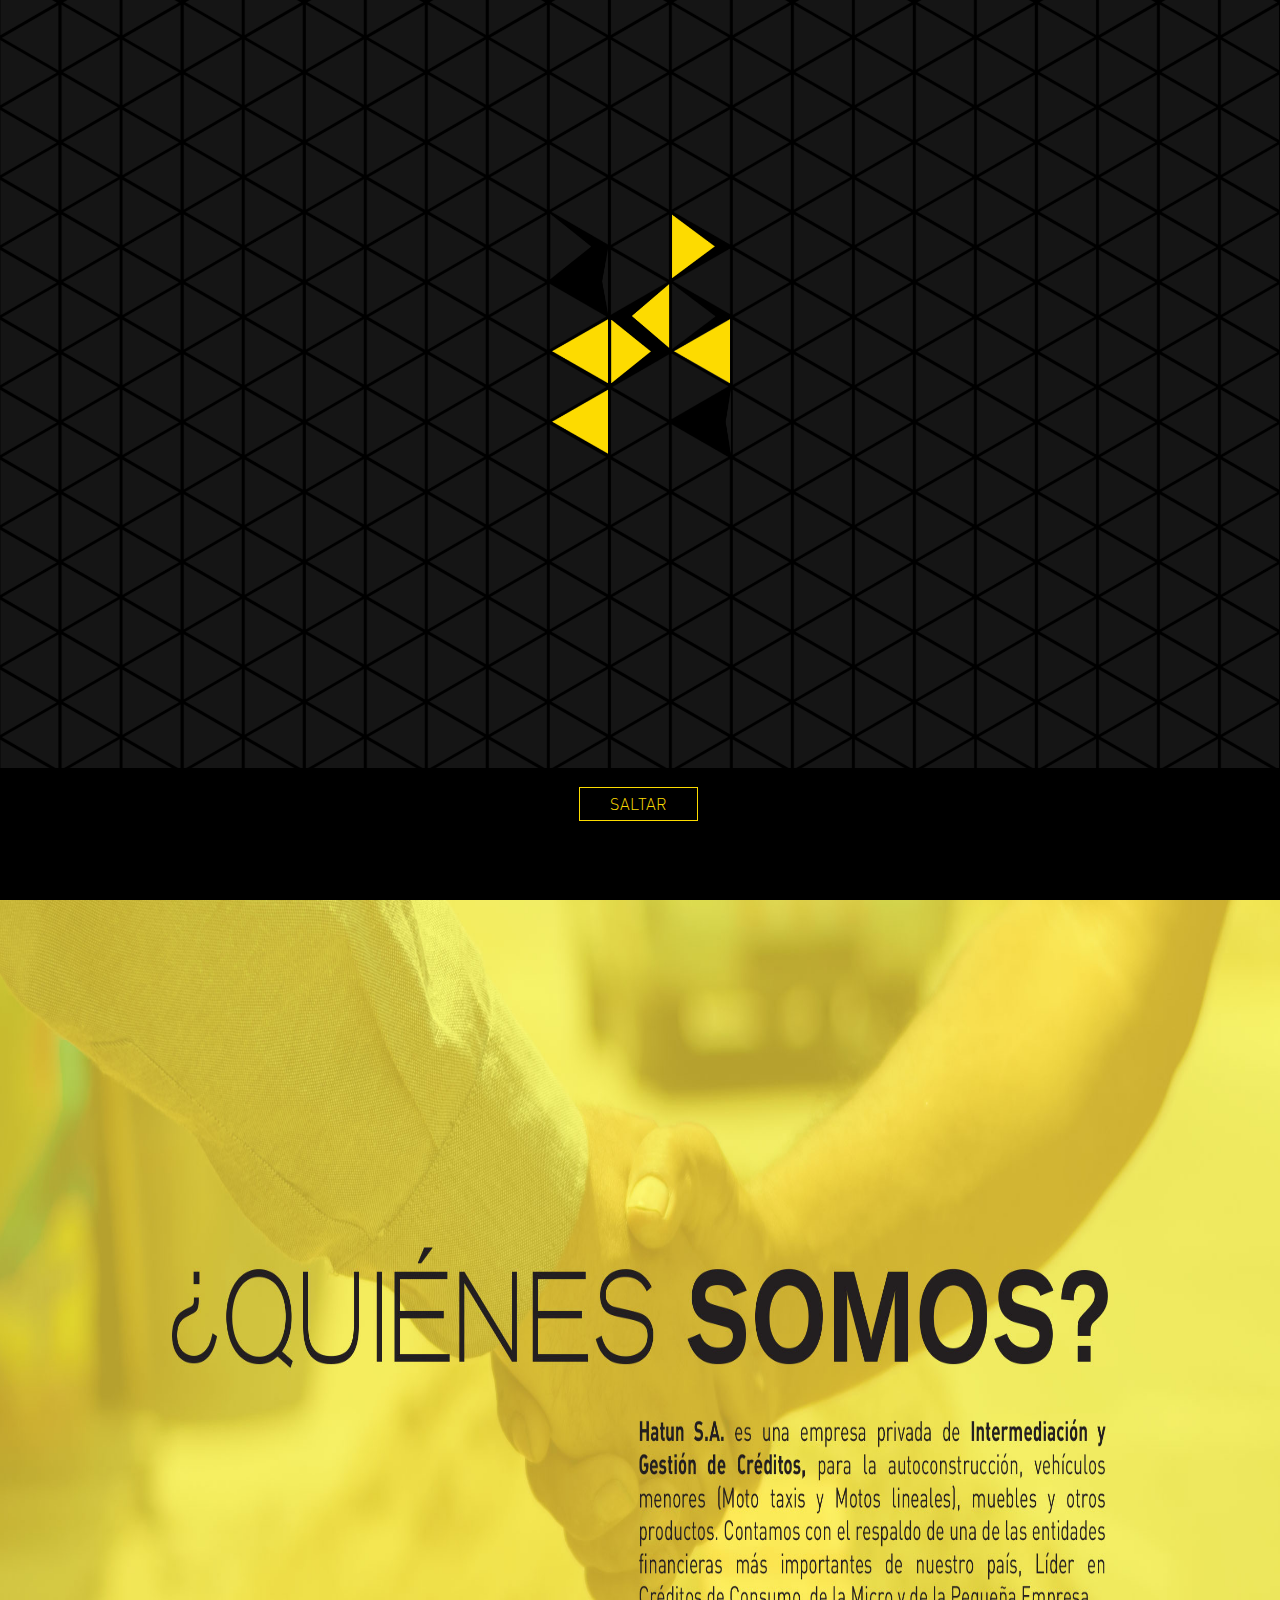
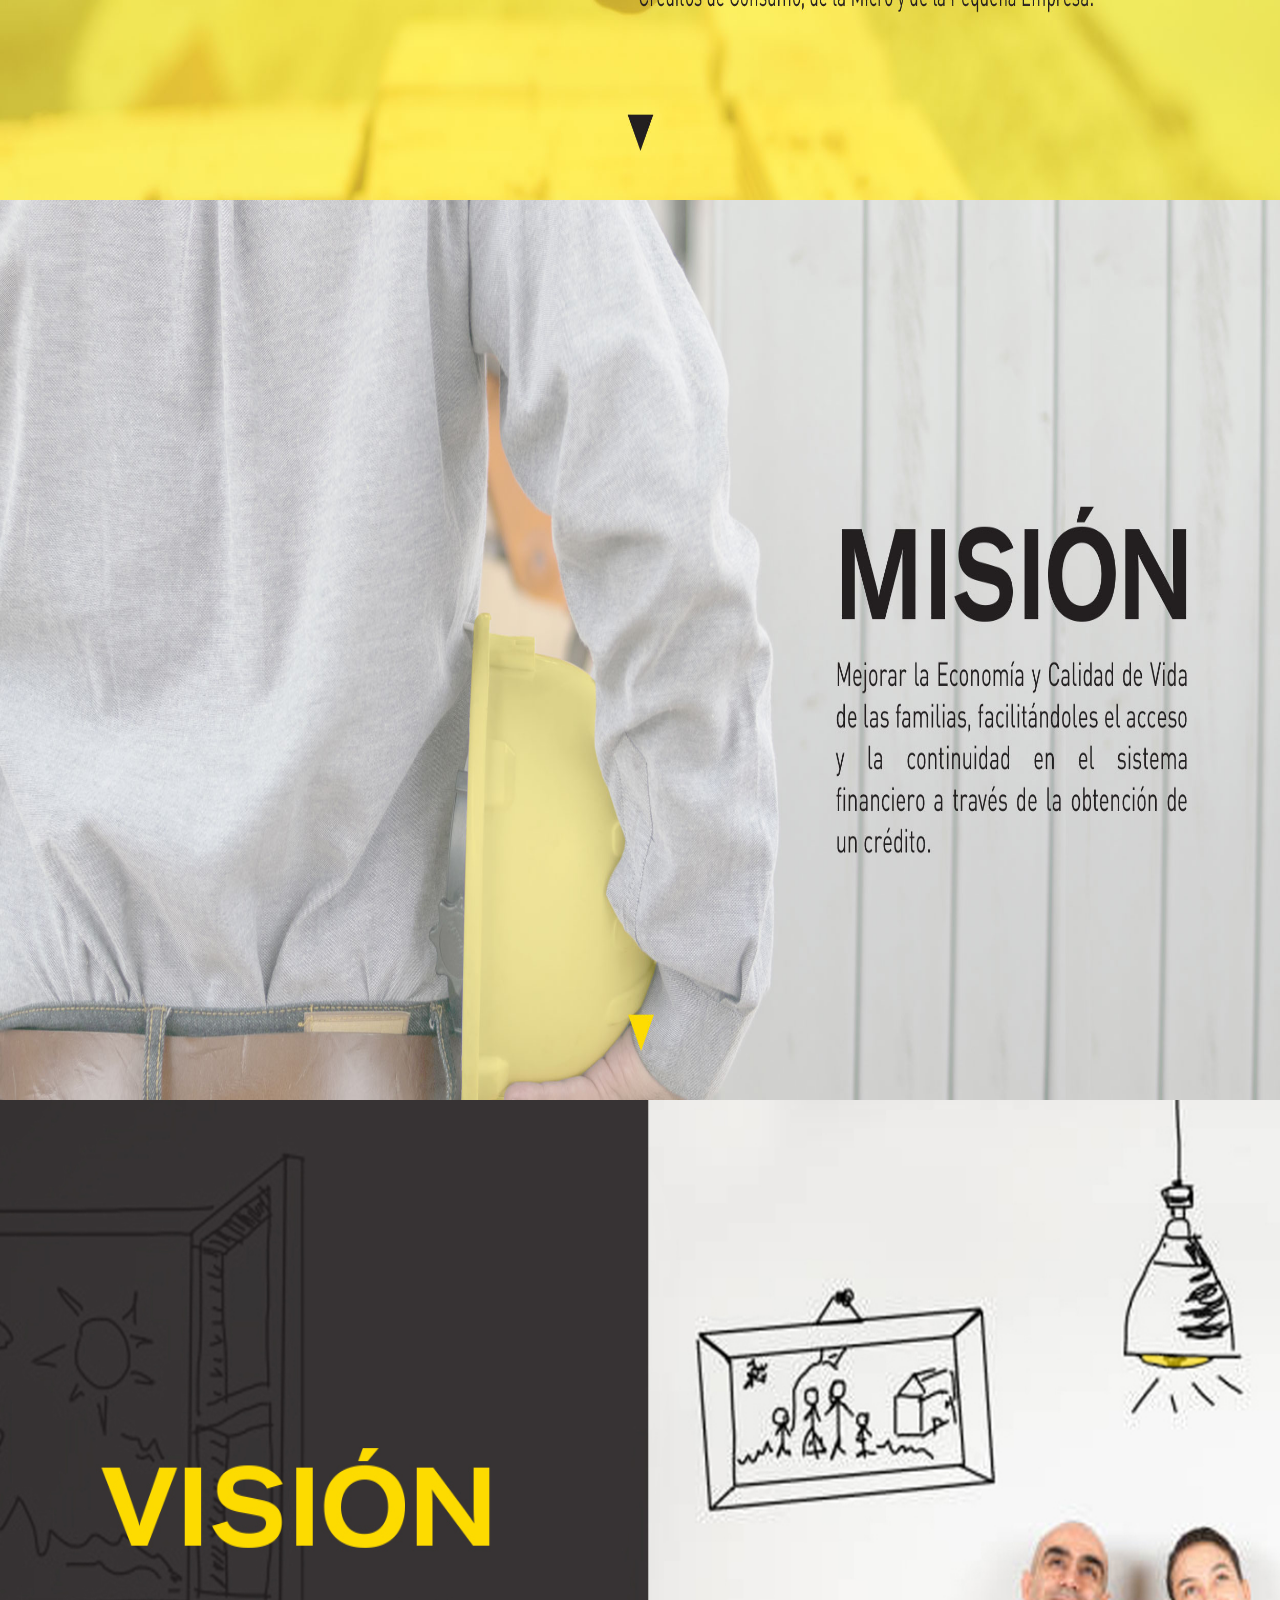
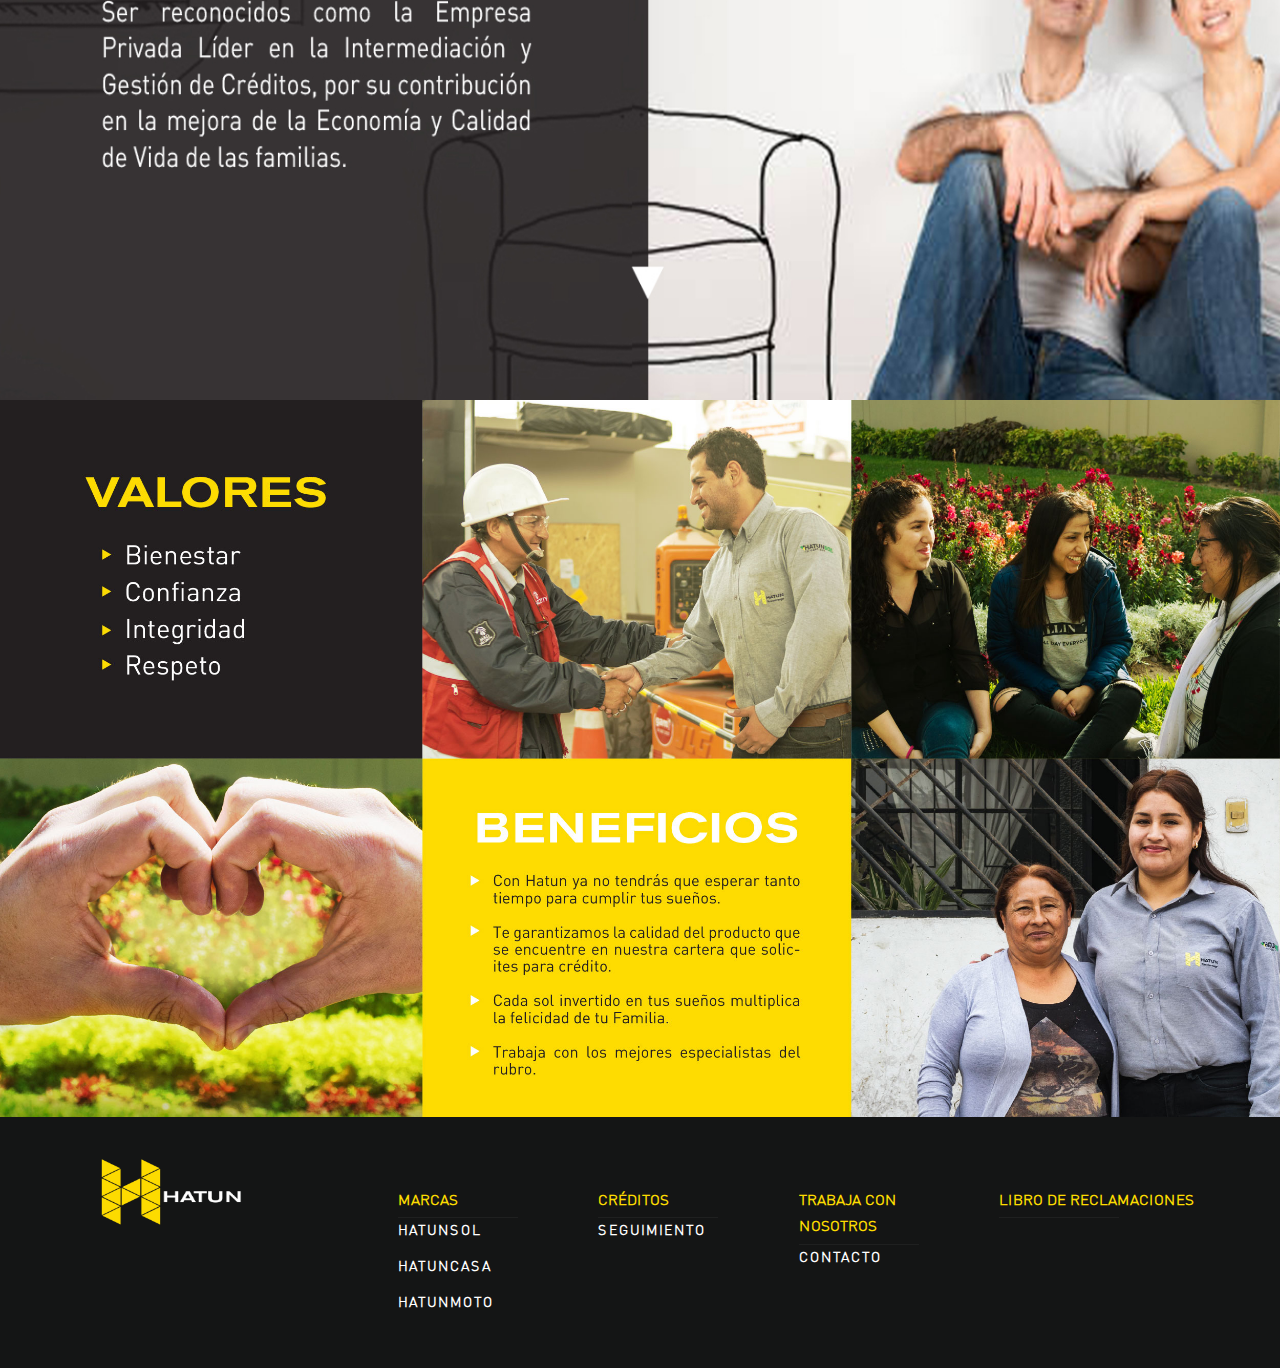
==== commit cf15a464: "hatuncasa, and hatunmoto integration, new images and arrows integration" ====
--- a/index.html
+++ b/index.html
@@ -173,7 +173,7 @@
 
         <section id="valores" style="background-color: black;">
             <div style="display: flex;">
-                <img name="valoresImage" src="images/hatun/valores_beneficios.jpg" width="2500" height="1400" border="0" id="valoresImage" alt="" style="width: 100%; height: auto;"/>
+                <img name="valoresImage" src="images/hatun/valores_beneficios.jpg" width="2500" height="1400" border="0" id="valoresImage" alt="" style="width: 100%; height: -webkit-fill-available;"/>
             </div>
         </section>
 
--- a/css/main.css
+++ b/css/main.css
@@ -1573,7 +1573,7 @@
 
 .home-scrolldown {
   position: absolute;
-  bottom: 0;
+  bottom: -40px;
   right: 0;
   -webkit-transform: rotate(90deg);
   -ms-transform: rotate(90deg);
@@ -2953,7 +2953,21 @@
 .hatunsolSection {
   width: 100%;
   height: 100%;
-  background: url("../images/hatun/foto_home_hatunsol.jpg") no-repeat center;
+  background: url("../images/hatun/hatunsol.jpg") no-repeat center;
+  background-size: 100% 100%;
+}
+
+.hatuncasaSection {
+  width: 100%;
+  height: 100%;
+  background: url("../images/hatun/hatuncasa.jpg") no-repeat center;
+  background-size: 100% 100%;
+}
+
+.hatunmotoSection {
+  width: 100%;
+  height: 100%;
+  background: url("../images/hatun/hatun_moto2.jpg") no-repeat center;
   background-size: 100% 100%;
 }
 
@@ -2966,7 +2980,7 @@
 
 .creditos {
   width: 100%;
-  height: 95%;
+  height: 90%;
   background: url("../images/hatun/te_ayudamos_texto.jpg") no-repeat center;
   background-size: 100% 100%;
 }
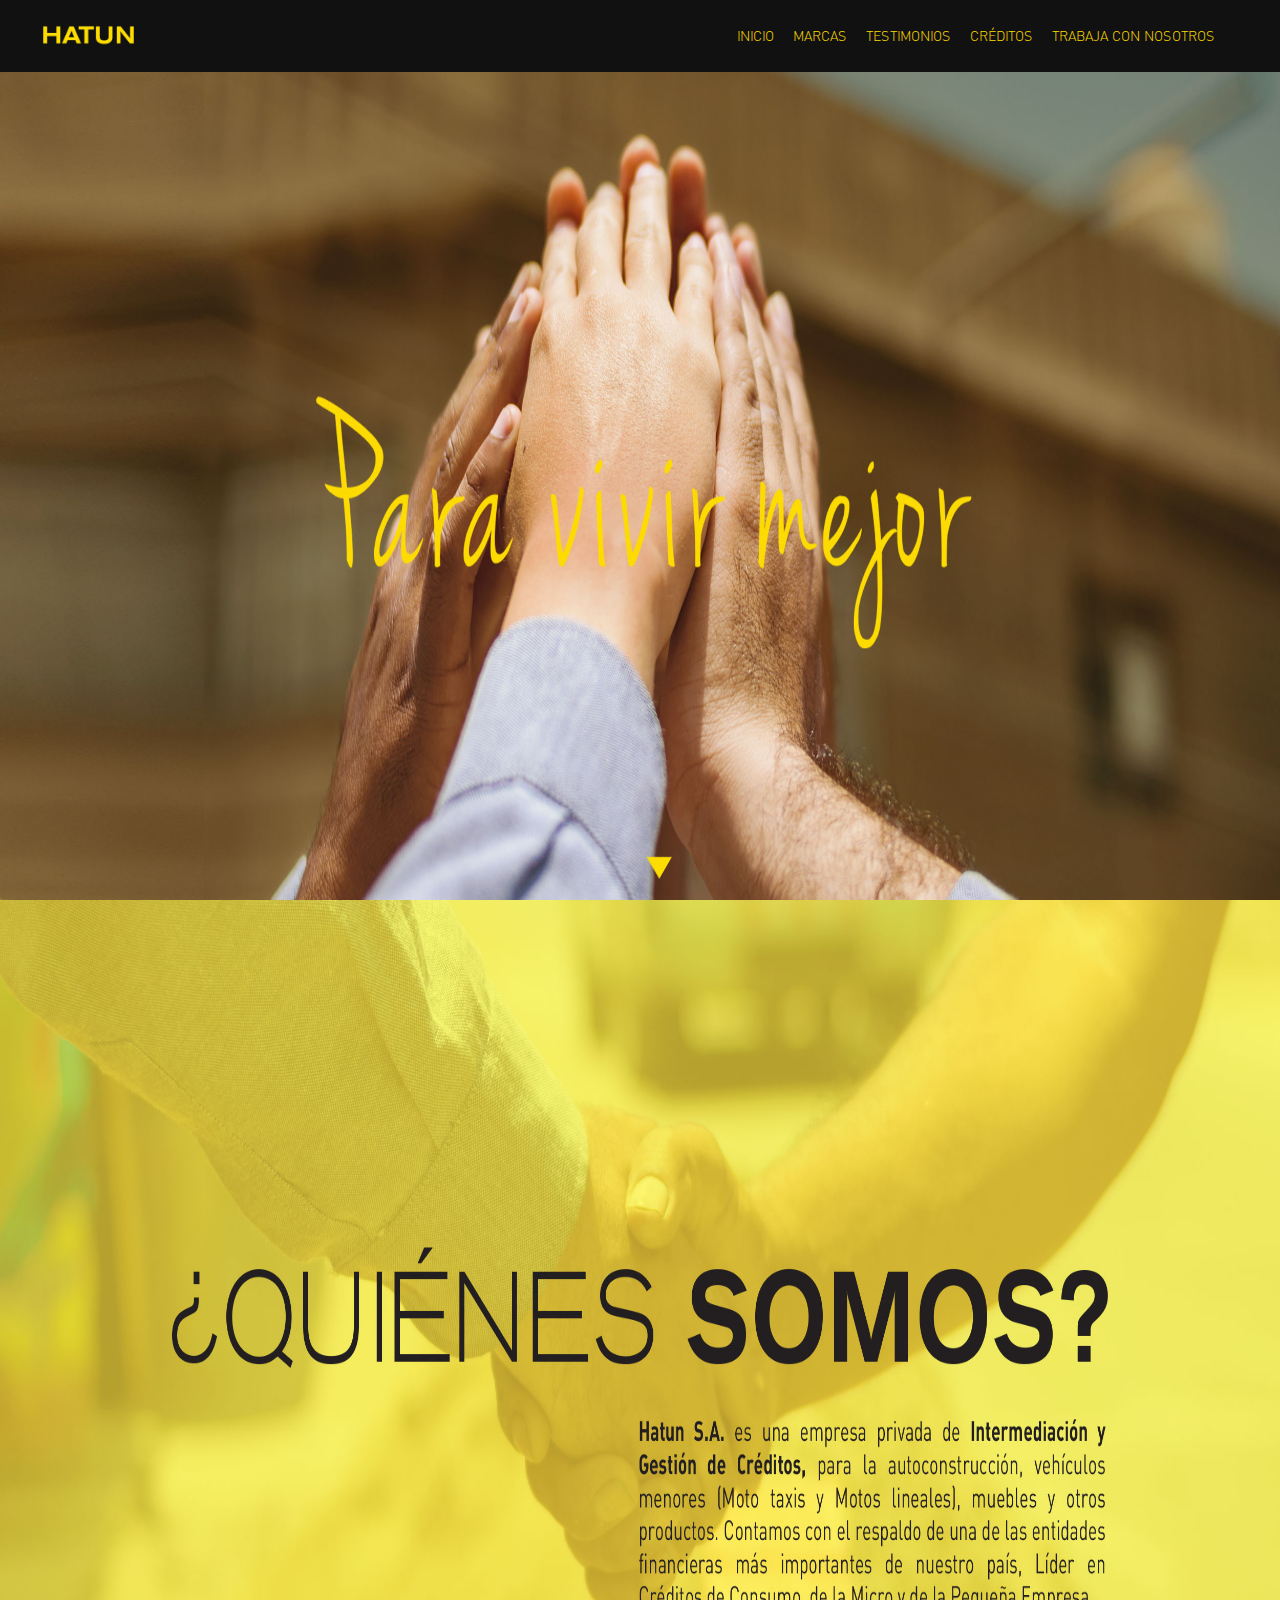
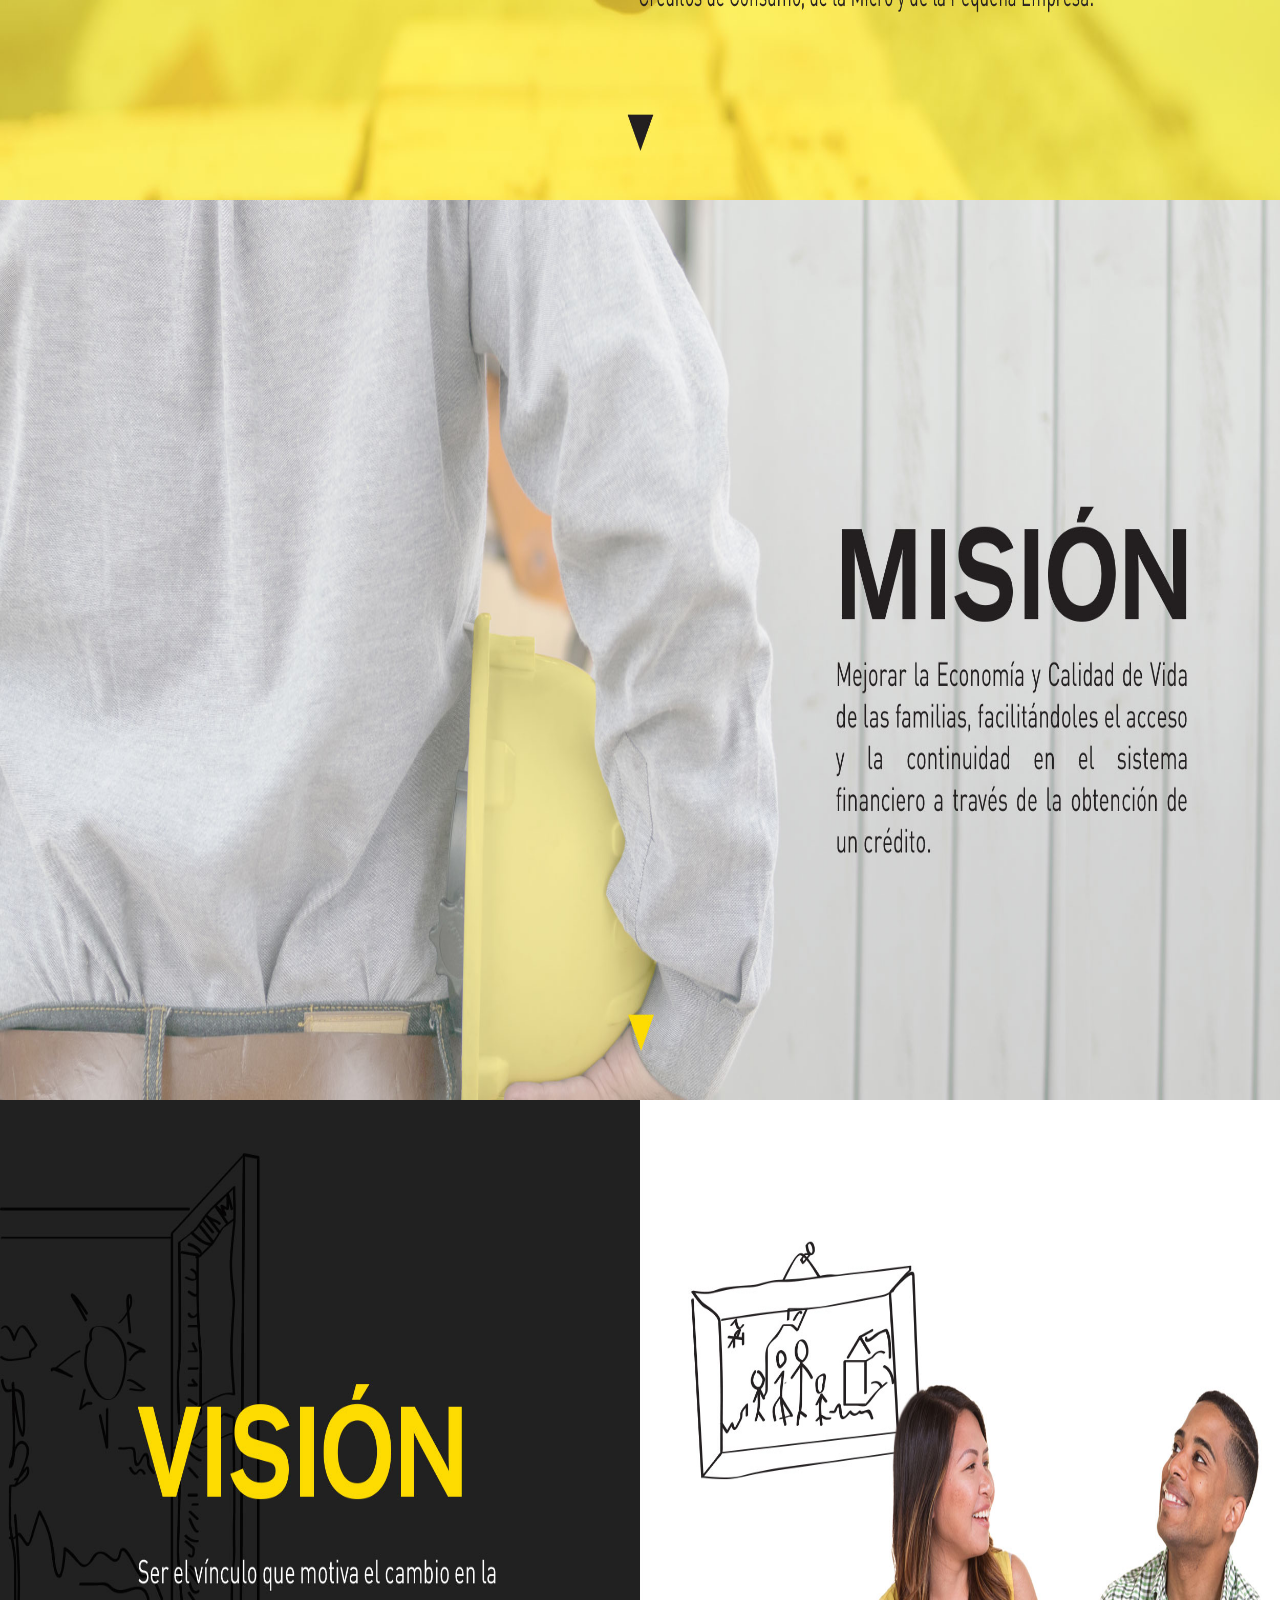
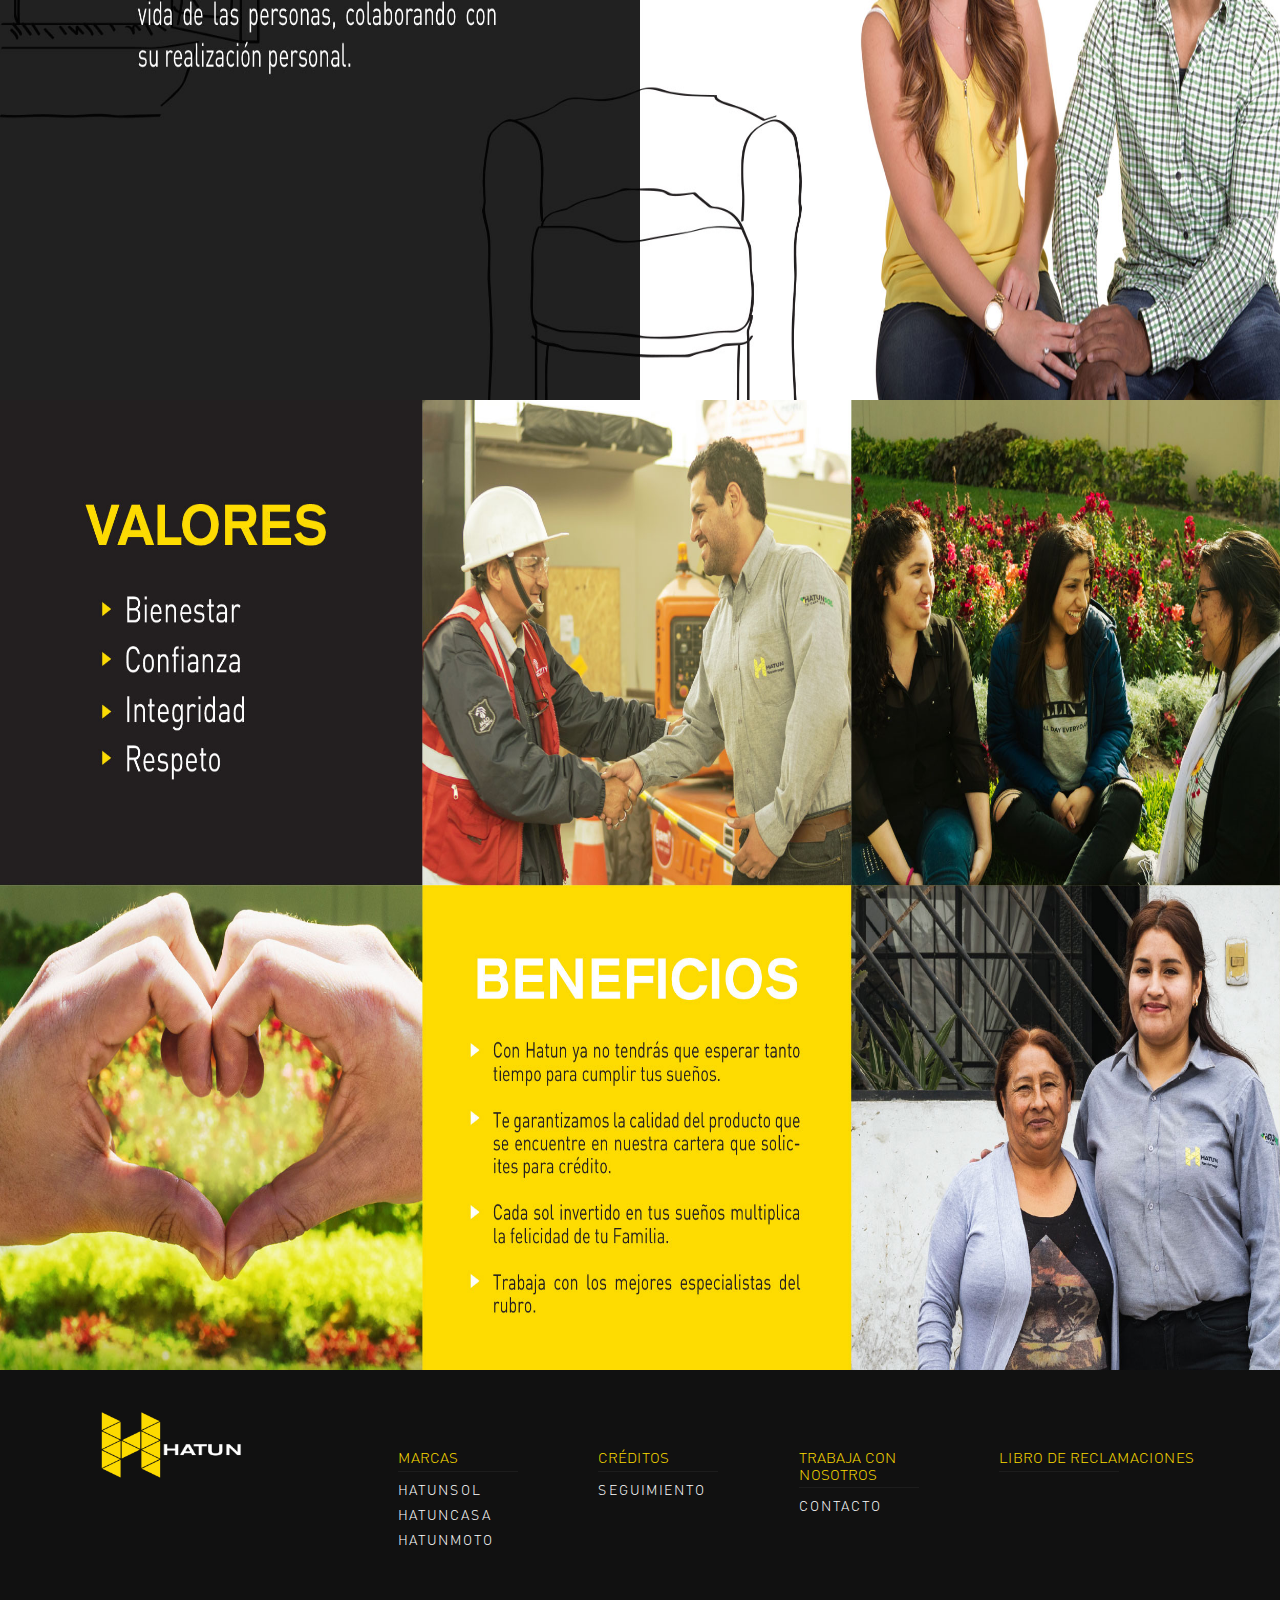
==== commit b94e33e2: "last images edition" ====
--- a/index.html
+++ b/index.html
@@ -37,6 +37,7 @@
     <link rel="stylesheet" href="css/base.css">
     <link rel="stylesheet" href="css/vendor.css">
     <link rel="stylesheet" href="css/main.css">
+    <link rel="stylesheet" href="css/bootstrap.css">
 
     <!-- script
    ================================================== -->
@@ -54,7 +55,7 @@
 
     <!-- header 
    ================================================== -->
-   <header id="header" class="row" style="max-width: 100% !important;">
+   <header id="header" class="row" style="max-width: 100% !important; margin-left: 0 !important;">
 
    		<div class="header-logo">
 	        <a href="index.html"></a>
@@ -65,7 +66,13 @@
 				<li class="current"><a class="smoothscroll hatunFont"  href="#home" title="home">INICIO</a></li>
                 <li class="hatunFont"><a href="marcas.html" title="Marks" class="hatunFont">MARCAS</a></li>
 				<li class="hatunFont"><a href="testimonios.html" title="pricing" class="hatunFont">TESTIMONIOS</a></li>
-				<li class="hatunFont"><a class="hatunFont"  href="creditos.html" title="testimonials">CRÉDITOS</a></li>
+                <li id="dropDownParentList" class="current">
+                    <a class="hatunFont dropdown-toggle"  href="#" title="testimonials" role="button" id="dropdownMenuLink" data-toggle="dropdown" aria-haspopup="true" aria-expanded="false">CRÉDITOS</a>
+                    <div class="dropdown-menu" aria-labelledby="dropdownMenuButton" style="    top: 55px !important; background-color: #fcdc00; left: 220px;">
+                        <a id="solicitud" class="dropdown-item hatunFont hatunDropDown" href="creditos.html" style="text-decoration: none;">SOLICITUD</a>
+                        <a id="seguimiento" class="dropdown-item hatunFont hatunDropDown" href="creditos.html#tracking" style="padding-bottom: 5%; text-decoration: none;">SEGUIMIENTO</a>
+                    </div>
+                </li>
                 <li class="hatunFont"><a class="hatunFont"  href="contacto.html" title="contacto">TRABAJA CON NOSOTROS</a></li>
 			</ul>
 
@@ -128,10 +135,15 @@
                     <!--</p>-->
                 <!--</div>-->
 
-                <img name="homeImage" src="images/hatun/home_texto.jpg" width="2500" height="1080" border="0" id="homeImage" usemap="#m_homeImage" alt="" style="max-width: 100%; height: auto;"/>
-                <map name="m_homeImage" id="m_homeImage">
+                <img name="homeImage" src="images/hatun/para-vivir-mejor.jpg" width="2500" height="1080" border="0" id="homeImage" usemap="#m_homeImage" alt="" style="max-width: 100%; height: auto;"/>
+                <!--<map name="m_homeImage" id="m_homeImage">
                     <area id="homeArea" shape="poly" coords="1227,979,1271,977,1248,1028" title="About" alt="About" />
-                </map>
+                </map>-->
+                <div class="home-scrolldown" style="right: 45% !important;">
+                    <a href="#aboutUs" class="scroll-icon smoothscroll">
+                        <img src="images/hatun/yellow_row.png" width="25px" height="25px" style="transform: rotate(30deg);">
+                    </a>
+                </div>
             </div>
         </section> <!-- end home -->
 
@@ -155,9 +167,9 @@
 
         <section id="vision" style="background-color: black;">
             <div style="display: flex;">
-                <img name="visionImage" src="images/hatun/vision_830.jpg" width="1400" height="830" border="0" id="visionImage" usemap="#m_visionImage" alt="" style="width: 100%; height: auto;"/>
+                <img name="visionImage" src="images/hatun/vision_texto.jpg" width="2500" height="1080" border="0" id="visionImage" usemap="#m_visionImage" alt="" style="width: 100%; height: auto;"/>
                 <map name="m_visionImage" id="m_visionImage">
-                    <area id="visionArea" shape="poly" coords="693,705,725,707,709,735" title="Mision" alt="Mision" />
+                    <area id="visionArea" shape="poly" coords="1227,979,1271,977,1248,1028" title="Mision" alt="Mision" />
                 </map>
             </div>
         </section>
@@ -173,7 +185,7 @@
 
         <section id="valores" style="background-color: black;">
             <div style="display: flex;">
-                <img name="valoresImage" src="images/hatun/valores_beneficios.jpg" width="2500" height="1400" border="0" id="valoresImage" alt="" style="width: 100%; height: -webkit-fill-available;"/>
+                <img name="valoresImage" src="images/hatun/valores_beneficios.jpg" width="2500" height="1400" border="0" id="valoresImage" alt="" style="width: 100%; height: auto;"/>
             </div>
         </section>
 
@@ -213,7 +225,7 @@
     	<!--<div id="loader"></div>-->
     <!--</div>-->
 
-    <footer style="padding-top: 4rem;">
+    <footer style="padding-top: 4rem; background-color: #111111;">
         <div class="footer-main">
             <div class="row" style="max-width: 100%; margin-left: 6%; margin-right: 6%;">
                 <div class="col-three md-1-6 tab-full footer-info">
@@ -256,6 +268,10 @@
         }
 
         $(document).ready(function(e) {
+            $('#dropdownMenuLink').on('mouseover', function() {
+                $('#dropDownParentList').addClass('open');
+            });
+
             $('img[usemap]').rwdImageMaps();
 
             $('#homeArea').on('click', function() {
@@ -291,6 +307,10 @@
                     .width($(window).width().toString())
                     .height($(window).height().toString());
             });
+
+            $('#valoresImage')
+                .width($(window).width().toString())
+                .height( ($(window).height() + 70).toString());
         });
 
         // $('#imagePreview').on('ended', function(e) {
@@ -309,6 +329,7 @@
     </script>
     <script src="js/plugins.js"></script>
     <script src="js/main.js"></script>
-
+    <script src="js/popper.min.js"></script>
+    <script src="js/bootstrap.js"></script>
 </body>
 </html>--- a/css/main.css
+++ b/css/main.css
@@ -2960,7 +2960,7 @@
 .hatuncasaSection {
   width: 100%;
   height: 100%;
-  background: url("../images/hatun/hatuncasa.jpg") no-repeat center;
+  background: url("../images/hatun/hatuncasa_texto.jpg") no-repeat center;
   background-size: 100% 100%;
 }
 
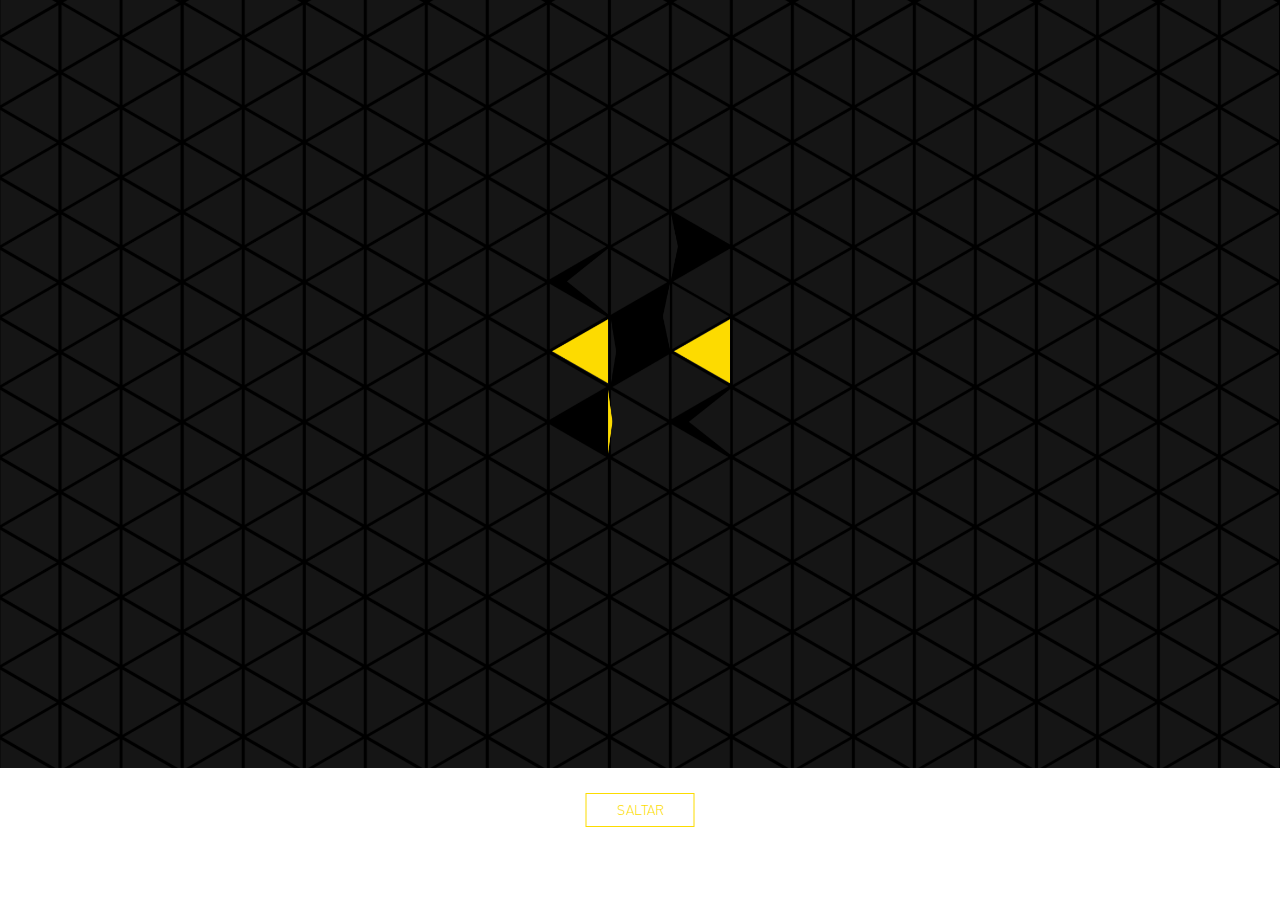
==== commit a2cbbcca: "home and index separation" ====
--- a/index.html
+++ b/index.html
@@ -52,284 +52,88 @@
 </head>
 
 <body id="top">
+<div style="position: absolute;width: 100%;height: 100%;">
+    <img id="imagePreview" src="images/hatun/intro_3.gif" style="height: auto; width: 100%">
+</div>
+<div class="hatunVideoButton">
+    <button id="hideGiffButton" class="hatunFont" style="font-size: 1em; border: 1px solid; border-radius: 0; background-color: transparent;
+                height: 3.4rem;line-height: calc(3.4rem - .6rem);padding: 0 3rem;">SALTAR</button>
+</div>
 
-    <!-- header 
-   ================================================== -->
-   <header id="header" class="row" style="max-width: 100% !important; margin-left: 0 !important;">
+<!-- Java Script
+    ================================================== -->
+<script src="js/jquery-2.1.3.min.js"></script>
+<script src="js/jquery.rwdImageMaps.min.js"></script>
+<script>
+    function goTo(section) {
+        $('#goToAbout')
+            .attr("href", "#" + section)
+            .click();
+    }
 
-   		<div class="header-logo">
-	        <a href="index.html"></a>
-	    </div>
+    $(document).ready(function(e) {
+        $('#dropdownMenuLink').on('mouseover', function() {
+            $('#dropDownParentList').addClass('open');
+        });
 
-	   	<nav id="header-nav-wrap">
-			<ul class="header-main-nav">
-				<li class="current"><a class="smoothscroll hatunFont"  href="#home" title="home">INICIO</a></li>
-                <li class="hatunFont"><a href="marcas.html" title="Marks" class="hatunFont">MARCAS</a></li>
-				<li class="hatunFont"><a href="testimonios.html" title="pricing" class="hatunFont">TESTIMONIOS</a></li>
-                <li id="dropDownParentList" class="current">
-                    <a class="hatunFont dropdown-toggle"  href="#" title="testimonials" role="button" id="dropdownMenuLink" data-toggle="dropdown" aria-haspopup="true" aria-expanded="false">CRÉDITOS</a>
-                    <div class="dropdown-menu" aria-labelledby="dropdownMenuButton" style="    top: 55px !important; background-color: #fcdc00; left: 220px;">
-                        <a id="solicitud" class="dropdown-item hatunFont hatunDropDown" href="creditos.html" style="text-decoration: none;">SOLICITUD</a>
-                        <a id="seguimiento" class="dropdown-item hatunFont hatunDropDown" href="creditos.html#tracking" style="padding-bottom: 5%; text-decoration: none;">SEGUIMIENTO</a>
-                    </div>
-                </li>
-                <li class="hatunFont"><a class="hatunFont"  href="contacto.html" title="contacto">TRABAJA CON NOSOTROS</a></li>
-			</ul>
+        $('img[usemap]').rwdImageMaps();
 
-            <!--<a href="#" title="sign-up" class="button button-primary cta">Sign Up</a>-->
-		</nav>
+        $('#homeArea').on('click', function() {
+            goTo('aboutUs');
+        });
 
-		<a class="header-menu-toggle" href="#"><span>Menu</span></a>    	
-   	
-   </header> <!-- /header -->
+        $('#aboutArea').on('click', function() {
+            goTo('mision');
+        });
 
-    <!--<div class="videoPreview" style="position: sticky; z-index: 501;">-->
-        <!--<video id="videoPreview" autoplay="autoplay">-->
-            <!--<source src=http://techslides.com/demos/sample-videos/small.mp4 type=video/mp4>-->
-        <!--</video>-->
-    <!--</div>-->
+        $('#misionArea').on('click', function() {
+            goTo('vision');
+        });
 
-    <div id="myModal" class="modal">
-        <div class="modal-content">
-            <div style="position: absolute;width: 100%;height: 100%;">
-                <!--<video id="videoPreview" autoplay>-->
-                    <!--<source src=http://techslides.com/demos/sample-videos/small.mp4 type=video/mp4>-->
-                <!--</video>-->
-                <img id="imagePreview" src="images/hatun/intro_3.gif" style="height: auto; width: 100%">
-            </div>
-            <div class="hatunVideoButton">
-                <button id="hideGiffButton" class="hatunFont" style="font-size: 1em; border: 1px solid; border-radius: 0; background-color: transparent;
-                height: 3.4rem;line-height: calc(3.4rem - .6rem);padding: 0 3rem;">SALTAR</button>
-            </div>
-        </div>
-    </div>
+        $('#visionArea').on('click', function() {
+            goTo('valores');
+        });
 
-    <div id="mainContent">
-        <div class="home-scrolldown" style="display: none;">
-            <a href="#about" class="scroll-icon smoothscroll" id="goToAbout">
-                <span>Scroll Down</span>
-                <i class="icon-arrow-right" aria-hidden="true"></i>
-            </a>
-        </div>
-
-        <!--<section id="home" data-parallax="scroll" data-image-src="images/hatun/foot_home.jpg">-->
-            <!--<div style="position: absolute; top: 50%; left: 50%; margin-right: -50%; transform: translate(-50%, -50%);">-->
-                <!--<p class="hatunFontSlogan hatunFontSize">-->
-                    <!--Para vivir mejor-->
-                <!--</p>-->
-            <!--</div>-->
-
-            <!--<div class="home-scrolldown" style="right: 45% !important; bottom: 12%; !important;">-->
-                <!--<a href="#aboutUs" class="scroll-icon smoothscroll">-->
-                    <!--<img src="images/hatun/yellow_row.png" width="30px" height="30px" style="transform: rotate(30deg);">-->
-                <!--</a>-->
-            <!--</div>-->
-
-        <!--</section> &lt;!&ndash; end home &ndash;&gt;-->
-
-        <section id="home1" style="background-color: black;">
-            <div style="display: flex;">
-                <!--<div style="position: absolute; top: 50%; left: 50%; margin-right: -50%; transform: translate(-50%, -50%); z-index: 1">-->
-                    <!--<p class="hatunFontSlogan hatunFontSize">-->
-                        <!--Para vivir mejor-->
-                    <!--</p>-->
-                <!--</div>-->
-
-                <img name="homeImage" src="images/hatun/para-vivir-mejor.jpg" width="2500" height="1080" border="0" id="homeImage" usemap="#m_homeImage" alt="" style="max-width: 100%; height: auto;"/>
-                <!--<map name="m_homeImage" id="m_homeImage">
-                    <area id="homeArea" shape="poly" coords="1227,979,1271,977,1248,1028" title="About" alt="About" />
-                </map>-->
-                <div class="home-scrolldown" style="right: 45% !important;">
-                    <a href="#aboutUs" class="scroll-icon smoothscroll">
-                        <img src="images/hatun/yellow_row.png" width="25px" height="25px" style="transform: rotate(30deg);">
-                    </a>
-                </div>
-            </div>
-        </section> <!-- end home -->
-
-        <section id="aboutUs" style="background-color: black;">
-            <div style="display: flex;">
-                <img name="aboutImage" src="images/hatun/quienes-somos_texto.jpg" width="2500" height="1080" border="0" id="aboutImage" usemap="#m_aboutImage" alt="" style="width: 100%; height: auto;"/>
-                <map name="m_aboutImage" id="m_aboutImage">
-                    <area id="aboutArea" shape="poly" coords="1227,979,1271,977,1248,1028" title="About" alt="About" />
-                </map>
-            </div>
-        </section>
-
-        <section id="mision" style="background-color: black;">
-            <div style="display: flex;">
-                <img name="misionImage" src="images/hatun/mision_texto.jpg" width="2500" height="1080" border="0" id="misionImage" usemap="#m_misionImage" alt="" style="width: 100%; height: auto;"/>
-                <map name="m_misionImage" id="m_misionImage">
-                    <area id="misionArea" shape="poly" coords="1227,979,1271,977,1248,1028" title="Mision" alt="Mision" />
-                </map>
-            </div>
-        </section>
-
-        <section id="vision" style="background-color: black;">
-            <div style="display: flex;">
-                <img name="visionImage" src="images/hatun/vision_texto.jpg" width="2500" height="1080" border="0" id="visionImage" usemap="#m_visionImage" alt="" style="width: 100%; height: auto;"/>
-                <map name="m_visionImage" id="m_visionImage">
-                    <area id="visionArea" shape="poly" coords="1227,979,1271,977,1248,1028" title="Mision" alt="Mision" />
-                </map>
-            </div>
-        </section>
-
-        <!--<section id="valores" style="background-color: black;">-->
-            <!--<div style="display: flex;">-->
-                <!--<img name="valoresImage" src="images/hatun/valores_830.jpg" width="1400" height="992" border="0" id="valoresImage" usemap="#m_valoresImage" alt="" style="width: 100%; height: auto;"/>-->
-                <!--<map name="m_valoresImage" id="m_valoresImage">-->
-                    <!--<area id="valoresArea" shape="poly" title="Mision" alt="Mision" />-->
-                <!--</map>-->
-            <!--</div>-->
-        <!--</section>-->
-
-        <section id="valores" style="background-color: black;">
-            <div style="display: flex;">
-                <img name="valoresImage" src="images/hatun/valores_beneficios.jpg" width="2500" height="1400" border="0" id="valoresImage" alt="" style="width: 100%; height: auto;"/>
-            </div>
-        </section>
-
-        <!--<section id="valores" style="background-color: black;">-->
-            <!--<div class="features-list block-1-3 block-m-1-2 block-mob-full group" style="line-height: 0;">-->
-
-                <!--<div class="bgrid feature aos-init aos-animate" data-aos="fade-up" style="padding: 0;">-->
-                    <!--<img src="images/hatun/valores/valores.jpg" style="width: 100%; height: auto;">-->
-                <!--</div>-->
-
-                <!--<div class="bgrid feature aos-init aos-animate" data-aos="fade-up" style="padding: 0;">-->
-                    <!--<img src="images/hatun/valores/foto_1.jpg" style="width: 100%; height: auto;">-->
-                <!--</div>-->
-
-                <!--<div class="bgrid feature aos-init aos-animate" data-aos="fade-up" style="padding: 0;">-->
-                    <!--<img src="images/hatun/valores/foto_2.jpg" style="width: 100%; height: auto;">-->
-                <!--</div>-->
-
-                <!--<div class="bgrid feature aos-init aos-animate" data-aos="fade-up" style="padding: 0;">-->
-                    <!--<img src="images/hatun/valores/foto_3.jpg" style="width: 100%; height: auto;">-->
-                <!--</div>-->
-
-                <!--<div class="bgrid feature aos-init aos-animate" data-aos="fade-up" style="padding: 0;">-->
-                    <!--<img src="images/hatun/valores/beneficios.jpg" style="width: 100%; height: auto;">-->
-                <!--</div>-->
-
-                <!--<div class="bgrid feature aos-init aos-animate" data-aos="fade-up" style="padding: 0;">-->
-                    <!--<img src="images/hatun/valores/foto_4.jpg" style="width: 100%; height: auto;">-->
-                <!--</div>-->
+        if (localStorage.getItem("goHome") === null) {
+            localStorage.setItem("goHome", "false");
+        } else {
+            if (localStorage.getItem("goHome") === 'true'){
+                $('#myModal').css('display', 'none');
+                localStorage.setItem("goHome", "false");
+            }
+        }
 
 
-            <!--</div>-->
-        <!--</section>-->
-    </div>
+        let images = ['homeImage', 'aboutImage', 'misionImage', 'visionImage'];
 
-    <!--<div id="preloader">-->
-    	<!--<div id="loader"></div>-->
-    <!--</div>-->
-
-    <footer style="padding-top: 4rem; background-color: #111111;">
-        <div class="footer-main">
-            <div class="row" style="max-width: 100%; margin-left: 6%; margin-right: 6%;">
-                <div class="col-three md-1-6 tab-full footer-info">
-                    <div class="footer-logo" onclick="goToHome()"></div>
-                </div>
-
-                <div class="col-two md-1-6 tab-1-3 mob-full footer-contact" style="padding-top: 2.5%;">
-                    <a href="marcas.html"><h4 class="hatunFont" style="    padding-bottom: 5px !important; margin-bottom: 0 !important;">MARCAS</h4></a>
-                    <a href="hatunsol.html"><h5 class="hatunFont" style="color: white !important;">HATUNSOL</h5></a>
-                    <h5 class="hatunFont" style="color: white !important;">HATUNCASA</h5>
-                    <h5 class="hatunFont" style="color: white !important;">HATUNMOTO</h5>
-                </div>
-
-                <div class="col-two md-1-6 tab-1-3 mob-full footer-contact" style="padding-top: 2.5%;">
-                    <a href="creditos.html"><h4 class="hatunFont" style="    padding-bottom: 5px !important; margin-bottom: 0 !important;">CRÉDITOS</h4></a>
-                    <h5 class="hatunFont" style="color: white !important;">SEGUIMIENTO</h5>
-                </div>
-
-                <div class="col-two md-1-6 tab-1-3 mob-full footer-contact" style="padding-top: 2.5%;">
-                    <a href="contacto.html"><h4 class="hatunFont" style="    padding-bottom: 5px !important; margin-bottom: 0 !important;">TRABAJA CON NOSOTROS</h4></a>
-                    <h5 class="hatunFont" style="color: white !important;">CONTACTO</h5>
-                </div>
-
-                <div class="col-three md-1-6 tab-1-3 mob-full footer-contact" style="padding-top: 2.5%;">
-                    <h4 class="hatunFont" style="    padding-bottom: 5px !important; margin-bottom: 0 !important;">LIBRO DE RECLAMACIONES</h4>
-                </div>
-            </div>
-        </div>
-    </footer>
-
-    <!-- Java Script
-    ================================================== -->
-    <script src="js/jquery-2.1.3.min.js"></script>
-    <script src="js/jquery.rwdImageMaps.min.js"></script>
-    <script>
-        function goTo(section) {
-            $('#goToAbout')
-                .attr("href", "#" + section)
-                .click();
-        }
-
-        $(document).ready(function(e) {
-            $('#dropdownMenuLink').on('mouseover', function() {
-                $('#dropDownParentList').addClass('open');
-            });
-
-            $('img[usemap]').rwdImageMaps();
-
-            $('#homeArea').on('click', function() {
-                goTo('aboutUs');
-            });
-
-            $('#aboutArea').on('click', function() {
-                goTo('mision');
-            });
-
-            $('#misionArea').on('click', function() {
-                goTo('vision');
-            });
-
-            $('#visionArea').on('click', function() {
-                goTo('valores');
-            });
-
-            if (localStorage.getItem("goHome") === null) {
-                localStorage.setItem("goHome", "false");
-            } else {
-              if (localStorage.getItem("goHome") === 'true'){
-                  $('#myModal').css('display', 'none');
-                  localStorage.setItem("goHome", "false");
-              }
-            }
-
-
-            let images = ['homeImage', 'aboutImage', 'misionImage', 'visionImage'];
-
-            images.forEach(image => {
-                $('#'+image+'')
-                    .width($(window).width().toString())
-                    .height($(window).height().toString());
-            });
-
-            $('#valoresImage')
+        images.forEach(image => {
+            $('#'+image+'')
                 .width($(window).width().toString())
-                .height( ($(window).height() + 70).toString());
+                .height($(window).height().toString());
         });
 
-        // $('#imagePreview').on('ended', function(e) {
-        //     $('#myModal').css('display', 'none');
-        // });
+        $('#valoresImage')
+            .width($(window).width().toString())
+            .height( ($(window).height() + 70).toString());
+    });
 
-        $('#hideGiffButton').on('click', function() {
-            // $('#imagePreview')[0].pause();
-            $('#myModal').css('display', 'none');
-        });
+    // $('#imagePreview').on('ended', function(e) {
+    //     $('#myModal').css('display', 'none');
+    // });
 
-        function goToHome() {
-            localStorage.setItem("goHome", "true");
-            window.location = 'index.html'
-        }
-    </script>
-    <script src="js/plugins.js"></script>
-    <script src="js/main.js"></script>
-    <script src="js/popper.min.js"></script>
-    <script src="js/bootstrap.js"></script>
+    $('#hideGiffButton').on('click', function() {
+        // $('#imagePreview')[0].pause();
+        window.location = 'home.html'
+    });
+
+    function goToHome() {
+        localStorage.setItem("goHome", "true");
+        window.location = 'index.html'
+    }
+</script>
+<script src="js/plugins.js"></script>
+<script src="js/main.js"></script>
+<script src="js/popper.min.js"></script>
+<script src="js/bootstrap.js"></script>
 </body>
 </html>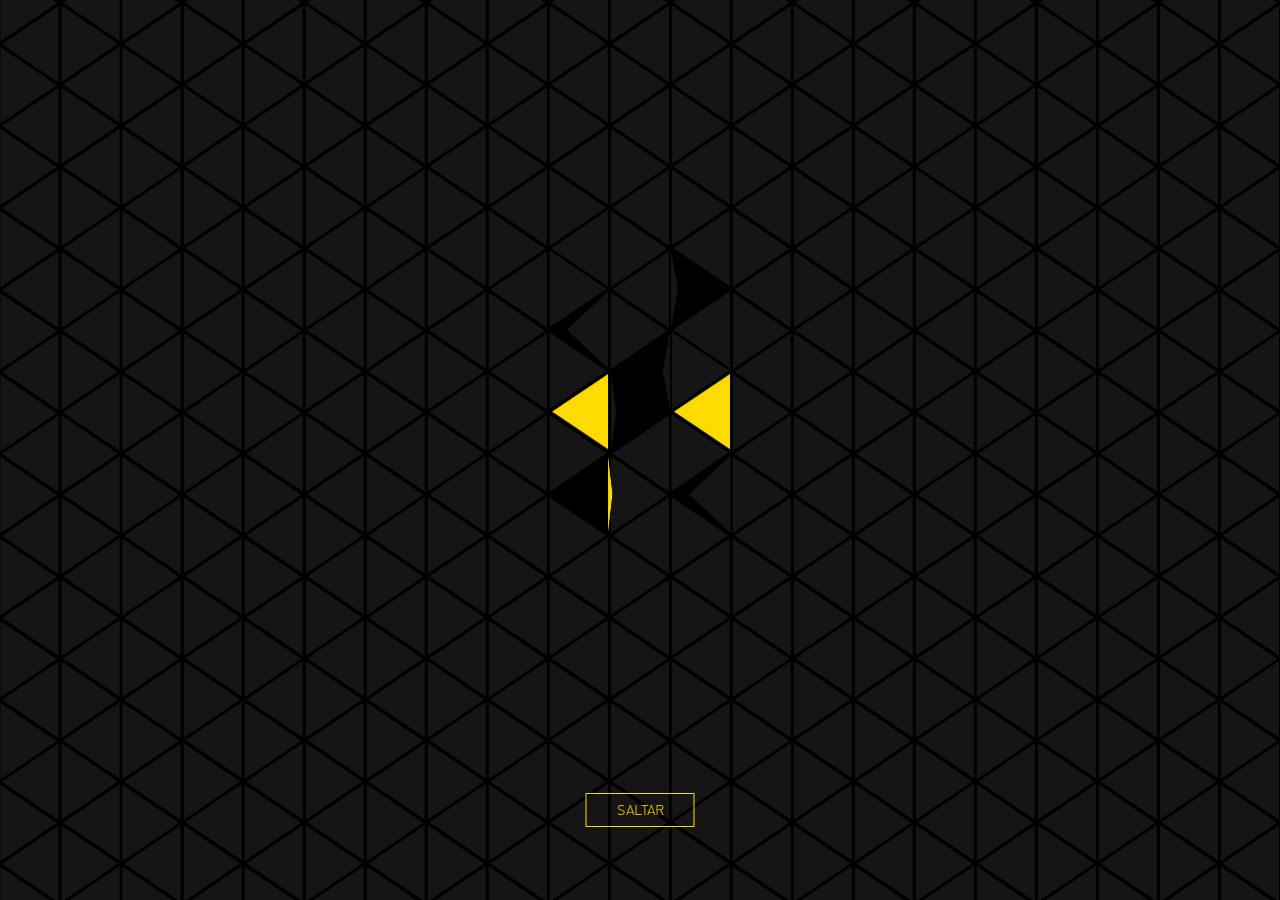
==== commit 0b3d48d3: "initial abstraction" ====
--- a/index.html
+++ b/index.html
@@ -65,71 +65,16 @@
 <script src="js/jquery-2.1.3.min.js"></script>
 <script src="js/jquery.rwdImageMaps.min.js"></script>
 <script>
-    function goTo(section) {
-        $('#goToAbout')
-            .attr("href", "#" + section)
-            .click();
-    }
-
     $(document).ready(function(e) {
-        $('#dropdownMenuLink').on('mouseover', function() {
-            $('#dropDownParentList').addClass('open');
-        });
-
-        $('img[usemap]').rwdImageMaps();
-
-        $('#homeArea').on('click', function() {
-            goTo('aboutUs');
-        });
-
-        $('#aboutArea').on('click', function() {
-            goTo('mision');
-        });
-
-        $('#misionArea').on('click', function() {
-            goTo('vision');
-        });
-
-        $('#visionArea').on('click', function() {
-            goTo('valores');
-        });
-
-        if (localStorage.getItem("goHome") === null) {
-            localStorage.setItem("goHome", "false");
-        } else {
-            if (localStorage.getItem("goHome") === 'true'){
-                $('#myModal').css('display', 'none');
-                localStorage.setItem("goHome", "false");
-            }
+        if ($('#imagePreview').height() < $('html body').height()) {
+            $('#imagePreview').css('height', '100%');
         }
-
-
-        let images = ['homeImage', 'aboutImage', 'misionImage', 'visionImage'];
-
-        images.forEach(image => {
-            $('#'+image+'')
-                .width($(window).width().toString())
-                .height($(window).height().toString());
-        });
-
-        $('#valoresImage')
-            .width($(window).width().toString())
-            .height( ($(window).height() + 70).toString());
     });
 
-    // $('#imagePreview').on('ended', function(e) {
-    //     $('#myModal').css('display', 'none');
-    // });
-
     $('#hideGiffButton').on('click', function() {
-        // $('#imagePreview')[0].pause();
         window.location = 'home.html'
     });
 
-    function goToHome() {
-        localStorage.setItem("goHome", "true");
-        window.location = 'index.html'
-    }
 </script>
 <script src="js/plugins.js"></script>
 <script src="js/main.js"></script>
--- a/css/base.css
+++ b/css/base.css
@@ -540,7 +540,7 @@
   }
 
   .hatunFont {
-    font-size: 1.5rem !important;
+    font-size: 1rem !important;
   }
 }
 
--- a/css/main.css
+++ b/css/main.css
@@ -1342,7 +1342,7 @@
     right: auto;
     left: 0;
     background-color: #111111;
-    padding: 120px 40px 54px;
+    padding: 40px 40px 0px;
   }
   #header-nav-wrap .header-main-nav {
     display: block;
@@ -2878,6 +2878,11 @@
   font-family: Berthold-Akzidenz-Grotesk, serif;
 }
 
+.hatunFont4{
+  color: #fcdc00 !important;
+  font-family: DINBk, serif;
+}
+
 .hatunFont3{
   color: #fcdc00 !important;
   font-family: Berthold-Akzidenz-Grotesk2, serif;
@@ -2960,7 +2965,7 @@
 .hatuncasaSection {
   width: 100%;
   height: 100%;
-  background: url("../images/hatun/hatuncasa_texto.jpg") no-repeat center;
+  background: url("../images/hatun/hatuncasa_texto_logo.jpg") no-repeat center;
   background-size: 100% 100%;
 }
 
@@ -2980,7 +2985,7 @@
 
 .creditos {
   width: 100%;
-  height: 90%;
+  height: 100%;
   background: url("../images/hatun/te_ayudamos_texto.jpg") no-repeat center;
   background-size: 100% 100%;
 }
@@ -3048,4 +3053,13 @@
 
 .hatunDropDown:hover{
   color: #fff !important;
+}
+
+@media (max-width: 768px) {
+  .hatunCasaFontTitle {
+    font-size: 4rem;
+  }
+  .hatunCasaFontTitle2 {
+    font-size: 3.5rem;
+  }
 }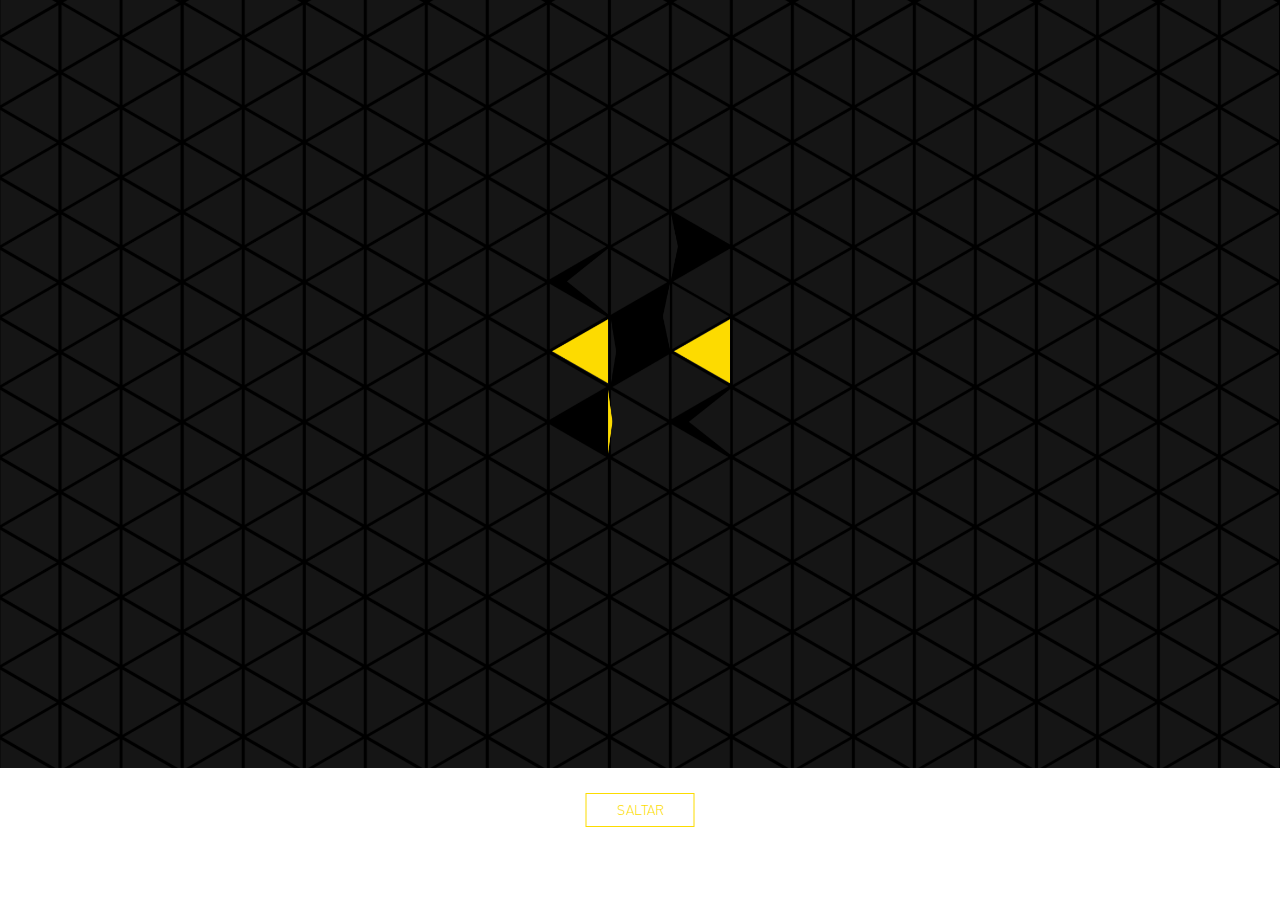
==== commit 6ca51865: "intro and home with responsive" ====
--- a/index.html
+++ b/index.html
@@ -18,8 +18,6 @@
     // ga('create', 'UA-3920997-4', 'auto');
     // ga('send', 'pageview');
 </script>
-
-
     <!--- basic page needs
    ================================================== -->
     <meta charset="utf-8">
@@ -39,11 +37,6 @@
     <link rel="stylesheet" href="css/main.css">
     <link rel="stylesheet" href="css/bootstrap.css">
 
-    <!-- script
-   ================================================== -->
-    <script src="js/modernizr.js"></script>
-    <!--<script src="js/pace.min.js"></script>-->
-
     <!-- favicons
 	================================================== -->
     <link rel="shortcut icon" href="favicon.ico" type="image/x-icon">
@@ -51,7 +44,7 @@
 
 </head>
 
-<body id="top">
+<body id="top" onresize="resizeScreen()">
 <div style="position: absolute;width: 100%;height: 100%;">
     <img id="imagePreview" src="images/hatun/intro_3.gif" style="height: auto; width: 100%">
 </div>
@@ -64,11 +57,28 @@
     ================================================== -->
 <script src="js/jquery-2.1.3.min.js"></script>
 <script src="js/jquery.rwdImageMaps.min.js"></script>
+<script src="js/util.js"></script>
+<script src="js/bootstrap.js"></script>
 <script>
+    let isResize = false;
+
+    function checkIfResize() {
+        if (isResize) {
+            if ($('#imagePreview').height() < $('html body').height()) {
+                $('#imagePreview').css('height', '100%');
+            }
+
+            isResize = false;
+        }
+    }
+
+    function resizeScreen() {
+        isResize = true;
+    }
+
     $(document).ready(function(e) {
-        if ($('#imagePreview').height() < $('html body').height()) {
-            $('#imagePreview').css('height', '100%');
-        }
+        isResize = true;
+        setInterval(checkIfResize, 1000);
     });
 
     $('#hideGiffButton').on('click', function() {
@@ -76,9 +86,5 @@
     });
 
 </script>
-<script src="js/plugins.js"></script>
-<script src="js/main.js"></script>
-<script src="js/popper.min.js"></script>
-<script src="js/bootstrap.js"></script>
 </body>
 </html>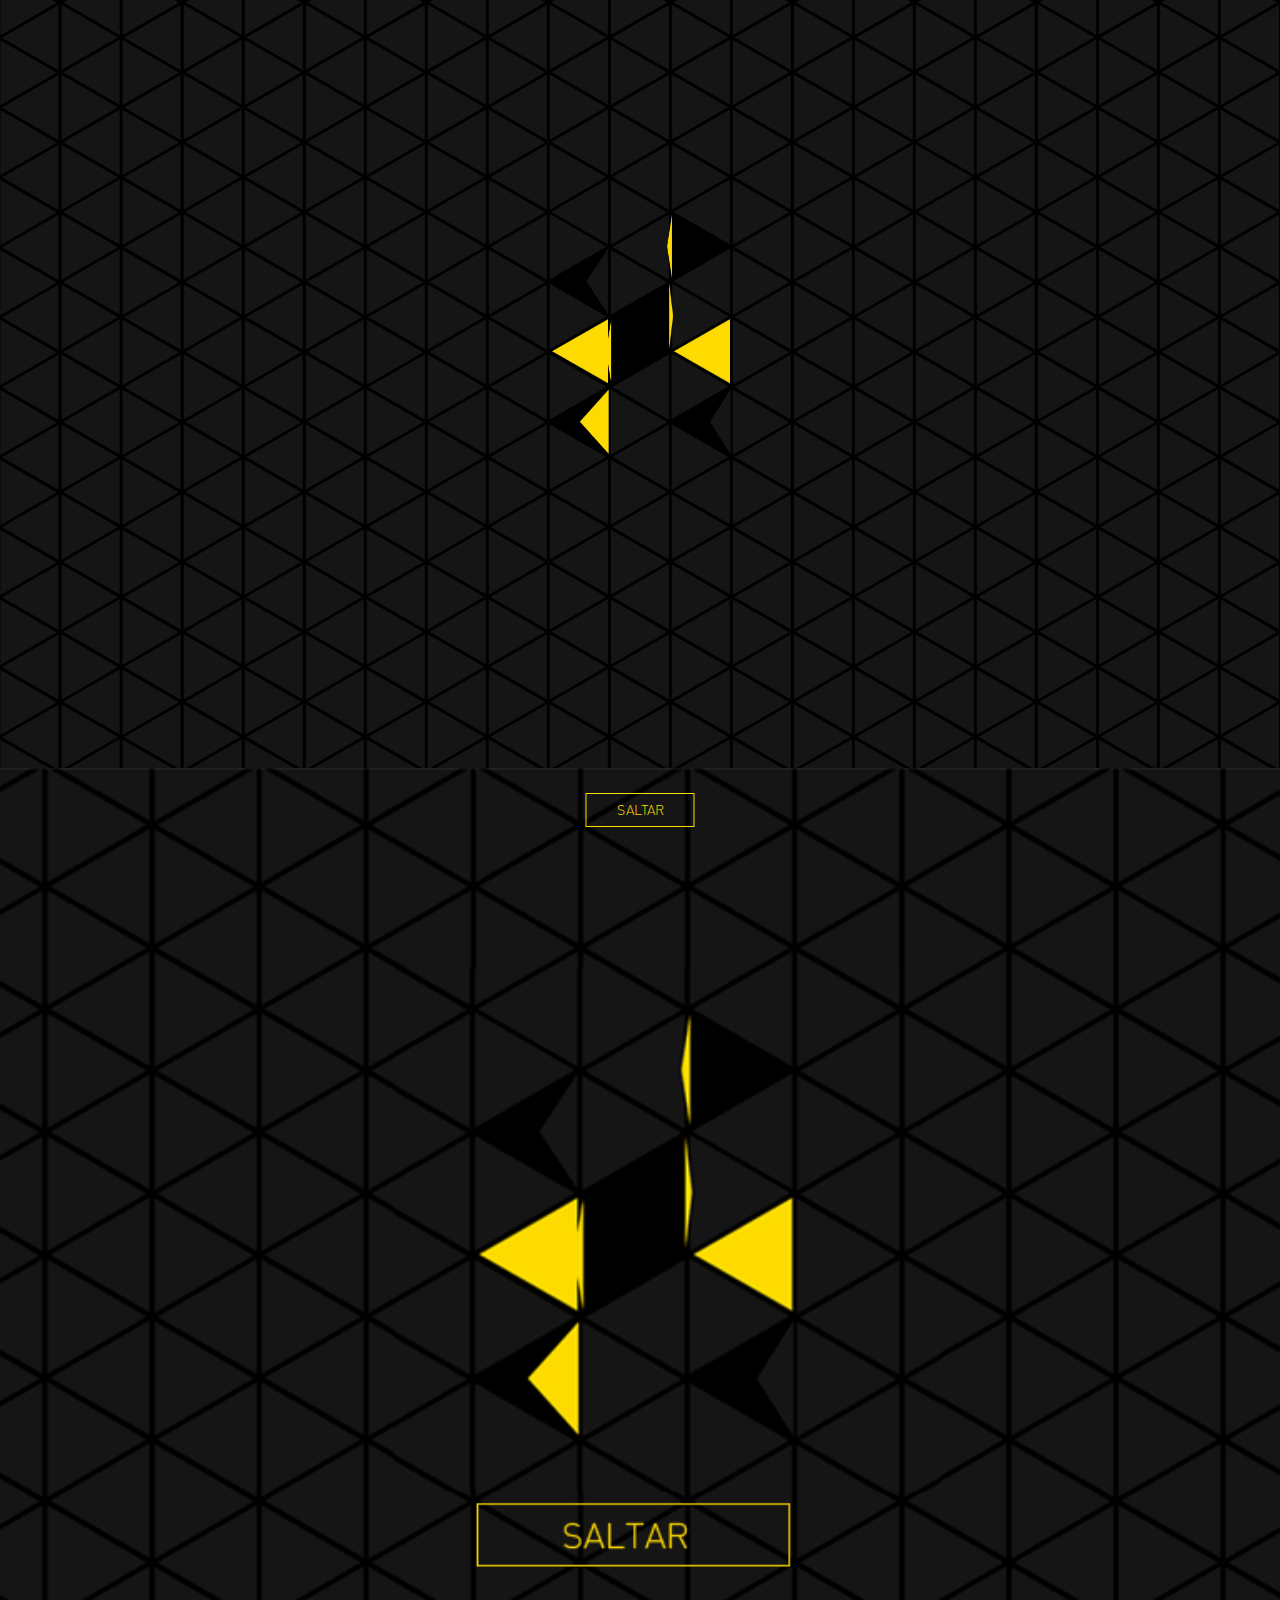
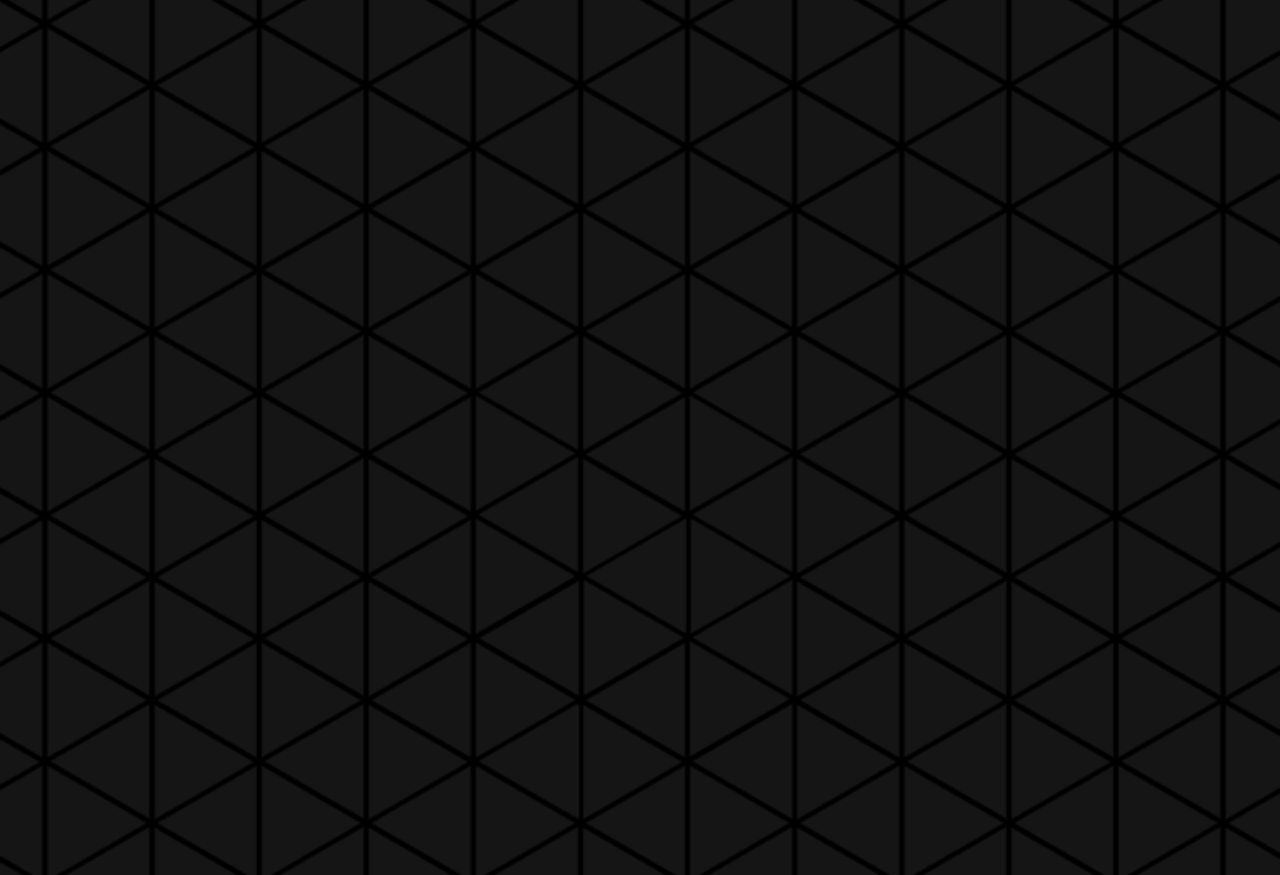
==== commit d74cea5f: "responsive max and details" ====
--- a/index.html
+++ b/index.html
@@ -46,7 +46,11 @@
 
 <body id="top" onresize="resizeScreen()">
 <div style="position: absolute;width: 100%;height: 100%;">
-    <img id="imagePreview" src="images/hatun/intro_3.gif" style="height: auto; width: 100%">
+    <img id="imagePreview" src="images/hatun/intro_3.gif" width="2362" height="1417" border="0" alt="" style="height: auto; width: 100%">
+    <img id="imagePreviewResponsive" src="images/hatun/intro_responsive.gif" width="768" height="1024" border="0" usemap="#m_visionImage" alt="" style="height: auto; width: 100%">
+    <map name="m_visionImage" id="m_visionImage">
+        <area id="visionArea" shape="poly" coords="287,441,474,441,473,479,285,477" title="Mision" alt="Mision" />
+    </map>
 </div>
 <div class="hatunVideoButton">
     <button id="hideGiffButton" class="hatunFont" style="font-size: 1em; border: 1px solid; border-radius: 0; background-color: transparent;
@@ -62,10 +66,28 @@
 <script>
     let isResize = false;
 
+    function checkIfMobileCustom() {
+        return $('html body').width() < $('html body').height();
+    }
+
     function checkIfResize() {
         if (isResize) {
-            if ($('#imagePreview').height() < $('html body').height()) {
-                $('#imagePreview').css('height', '100%');
+            if (checkIfMobileCustom()) {
+                $('#imagePreview').css("display","none");
+                $('#imagePreviewResponsive').css("display","block");
+                $('#hideGiffButton').css("display","none");
+
+                if ($('#imagePreviewResponsive').height() < $('html body').height()) {
+                    $('#imagePreviewResponsive').css('height', '100%');
+                }
+            } else {
+                $('#imagePreview').css("display","block");
+                $('#imagePreviewResponsive').css("display","none");
+                $('#hideGiffButton').css("display","block");
+
+                if ($('#imagePreview').height() < $('html body').height()) {
+                    $('#imagePreview').css('height', '100%');
+                }
             }
 
             isResize = false;
@@ -78,6 +100,12 @@
 
     $(document).ready(function(e) {
         isResize = true;
+        $('img[usemap]').rwdImageMaps();
+
+        $('#visionArea').on('click', function() {
+            window.location = 'home.html'
+        });
+
         setInterval(checkIfResize, 1000);
     });
 
--- a/css/base.css
+++ b/css/base.css
@@ -589,6 +589,14 @@
   .tab-full {
     width: 100%;
   }
+
+  .hatunFontCustom {
+    font-size: 2rem !important;
+  }
+
+  .hatunFont3 {
+    font-size: 1.5rem !important;
+  }
 }
 
 
@@ -903,5 +911,10 @@
   text-align: center;
 }
 
+.flechas{
+  position: absolute;
+  top: 50%
+}
+
 
 /*# sourceMappingURL=base.css.map */--- a/css/main.css
+++ b/css/main.css
@@ -1159,8 +1159,9 @@
   outline: 0;
   border: none;
   width: 97px;
-  height: 22px;
-  background: url("../images/hatun/logoHeader.png") no-repeat center;
+  height: 50px;
+  /*background: url("../images/hatun/logoHeader.png") no-repeat center;*/
+  background: url("../images/hatun/logo.png") no-repeat center;
   background-size: 97px 60px;
   /*background: url("../images/logo.png") no-repeat center;*/
   /*background-size: 97px 22px;*/
@@ -1332,8 +1333,8 @@
 @media only screen and (max-width: 768px) {
   .header-logo a {
     width: 88px;
-    height: 20px;
-    background-size: 88px 50px;
+    height: 50px;
+    background-size: 68px 30px;
   }
   #header-nav-wrap {
     display: none;
@@ -2873,8 +2874,18 @@
   font-family: DIN-light, serif;
 }
 
+.hatunFontCustom{
+  /*color: #fcdc00 !important;*/
+  font-family: DIN-light, serif;
+}
+
 .hatunFont2{
   color: #fcdc00 !important;
+  font-family: Berthold-Akzidenz-Grotesk, serif;
+}
+
+.hatunFont2Custom{
+  /*color: #fcdc00 !important;*/
   font-family: Berthold-Akzidenz-Grotesk, serif;
 }
 
@@ -2962,6 +2973,13 @@
   background-size: 100% 100%;
 }
 
+.hatunsolSectionMobile {
+  width: 100%;
+  height: 100%;
+  background: url("../images/hatun/hatunsol_1_resp.jpg") no-repeat center;
+  background-size: 100% 100%;
+}
+
 .hatuncasaSection {
   width: 100%;
   height: 100%;
@@ -2969,6 +2987,13 @@
   background-size: 100% 100%;
 }
 
+.hatuncasaSectionMobile {
+  width: 100%;
+  height: 100%;
+  background: url("../images/hatun/hatuncasa_1_resp.jpg") no-repeat center;
+  background-size: 100% 100%;
+}
+
 .hatunmotoSection {
   width: 100%;
   height: 100%;
@@ -2976,6 +3001,13 @@
   background-size: 100% 100%;
 }
 
+.hatunmotoSectionMobile {
+  width: 100%;
+  height: 100%;
+  background: url("../images/hatun/hatunmoto_1_resp.jpg") no-repeat center;
+  background-size: 100% 100%;
+}
+
 .hatunsolHome {
   width: 100%;
   height: 100%;
@@ -2990,10 +3022,24 @@
   background-size: 100% 100%;
 }
 
+.creditosMobile {
+  width: 100%;
+  height: 100%;
+  background: url("../images/hatun/creditos_1.jpg") no-repeat center;
+  background-size: 100% 100%;
+}
+
 .tracking {
   width: 100%;
   height: 100%;
   background: url("../images/hatun/creditos_4Fixed.jpg") no-repeat center;
+  background-size: 100% 100%;
+}
+
+.trackingMobile {
+  width: 100%;
+  height: 100%;
+  background: url("../images/hatun/creditos_2.jpg") no-repeat center;
   background-size: 100% 100%;
 }
 
@@ -3048,11 +3094,19 @@
   line-height: 1 !important;
   font-size: 1.5rem !important;
   padding-left: 10%;
-  padding-top: 5%;
+  padding-top: 5%
 }
 
 .hatunDropDown:hover{
   color: #fff !important;
+}
+
+.hatunTextLeft {
+  width: 50%;
+}
+
+.hatunTextRight {
+  width: 50%;
 }
 
 @media (max-width: 768px) {
@@ -3062,4 +3116,46 @@
   .hatunCasaFontTitle2 {
     font-size: 3.5rem;
   }
+
+  /*.hatunTextLeft {*/
+    /*width: 100% !important;*/
+  /*}*/
+
+  /*.hatunTextRight {*/
+    /*width: 100% !important;*/
+    /*padding-left: 0;*/
+  /*}*/
+}
+
+@media (max-width: 998px) {
+  .hatunTextLeft {
+    width: 100% !important;
+  }
+
+  .hatunTextRight {
+    width: 100% !important;
+    padding-left: 0;
+  }
+
+  .hatunFrame{
+    display: block !important;
+  }
+
+  .hatunTextRightFont1 {
+    font-size: 3rem !important;
+  }
+
+  .hatunTextRightFont2 {
+    font-size: 3.5rem !important;
+    padding-left: 5% !important;
+  }
+
+  .hatunTextRightFont22 {
+    font-size: 4rem !important;
+    padding-left: 5% !important;
+  }
+
+  .hatunTextRightICon {
+    margin-top: 0 !important;
+  }
 }